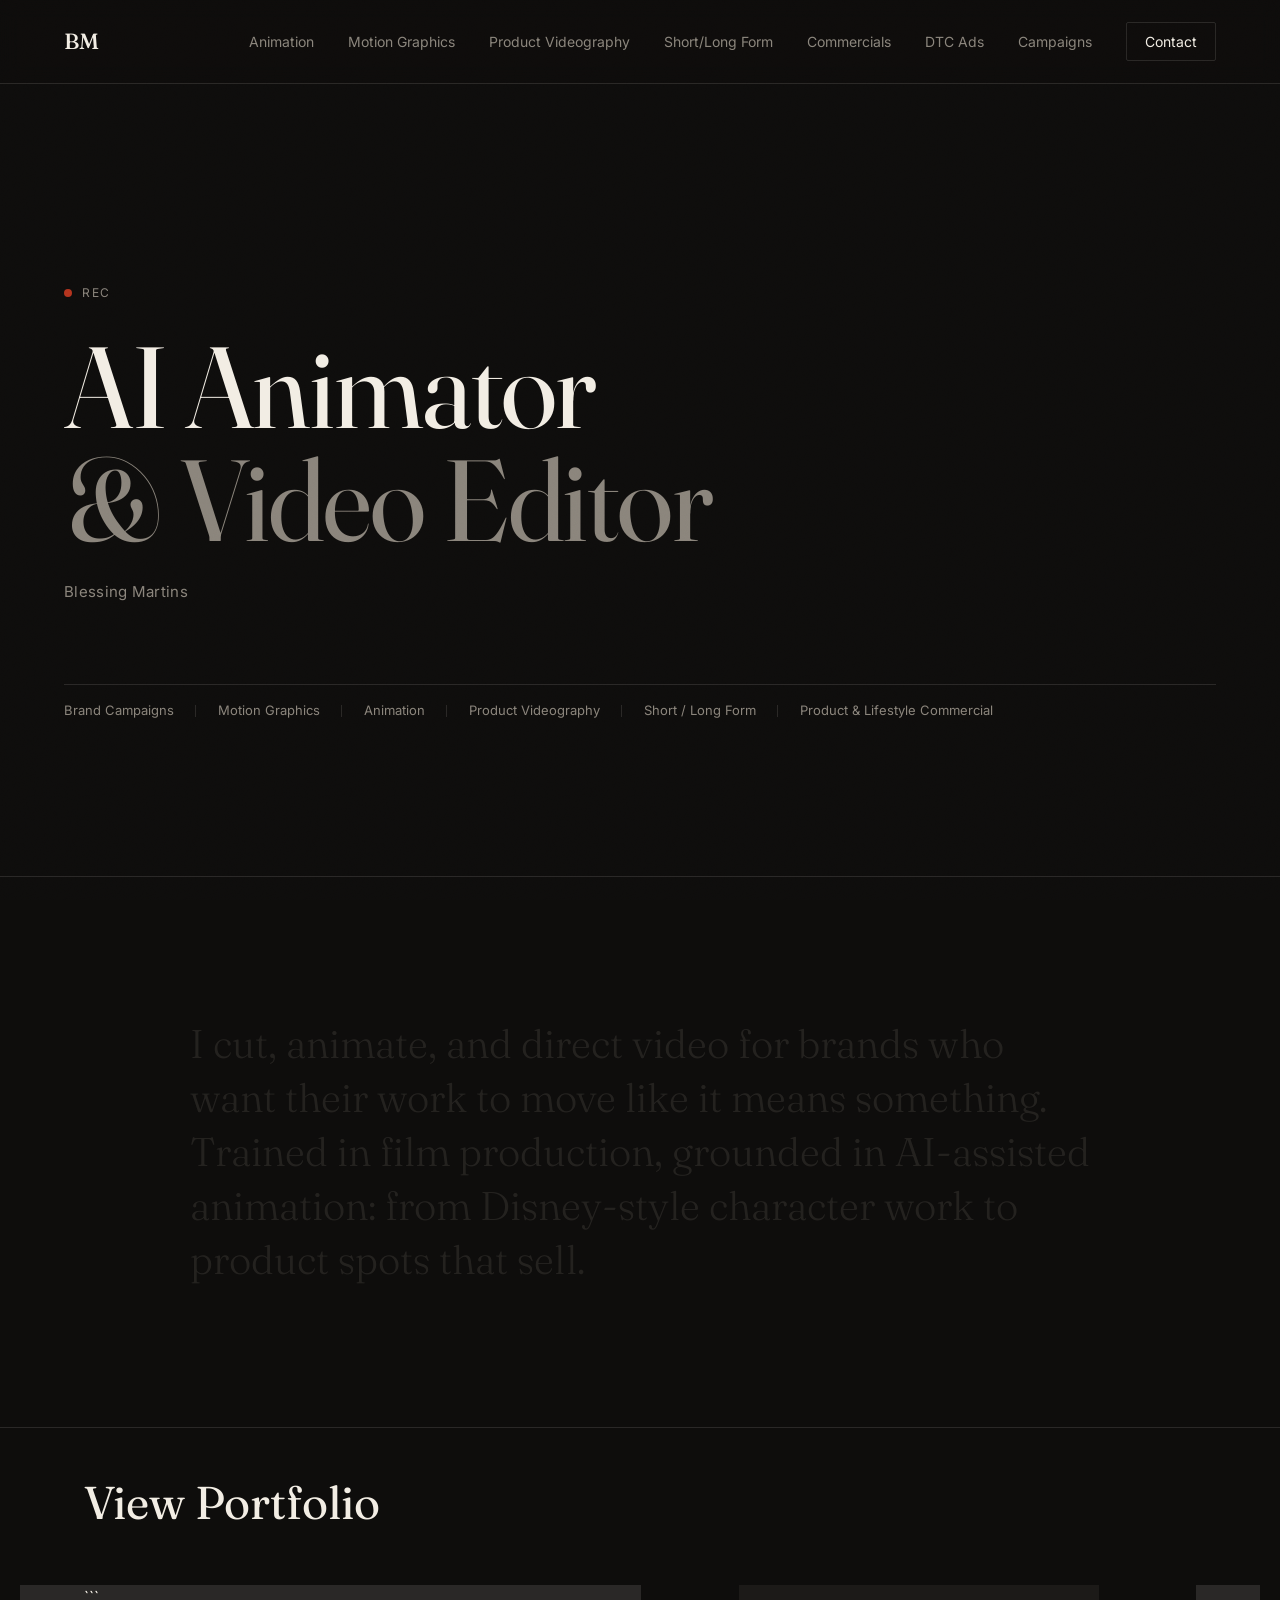
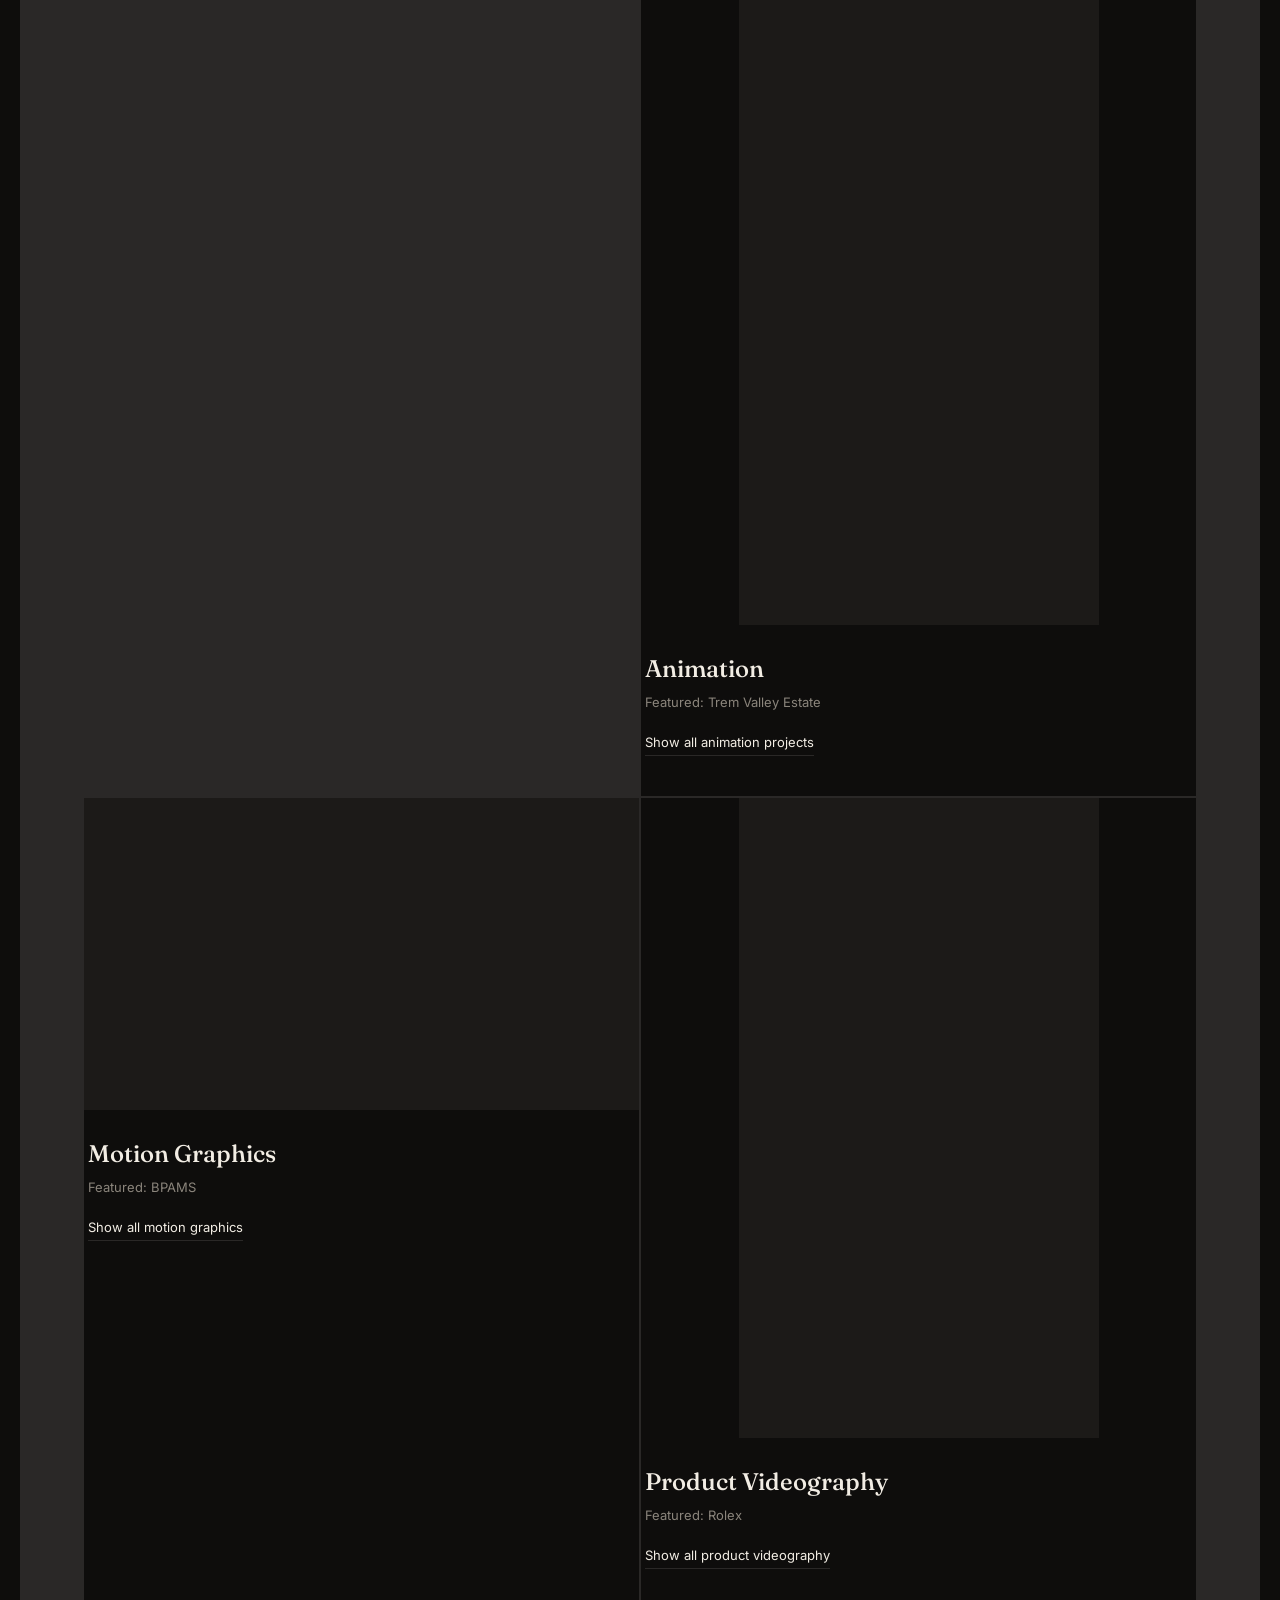
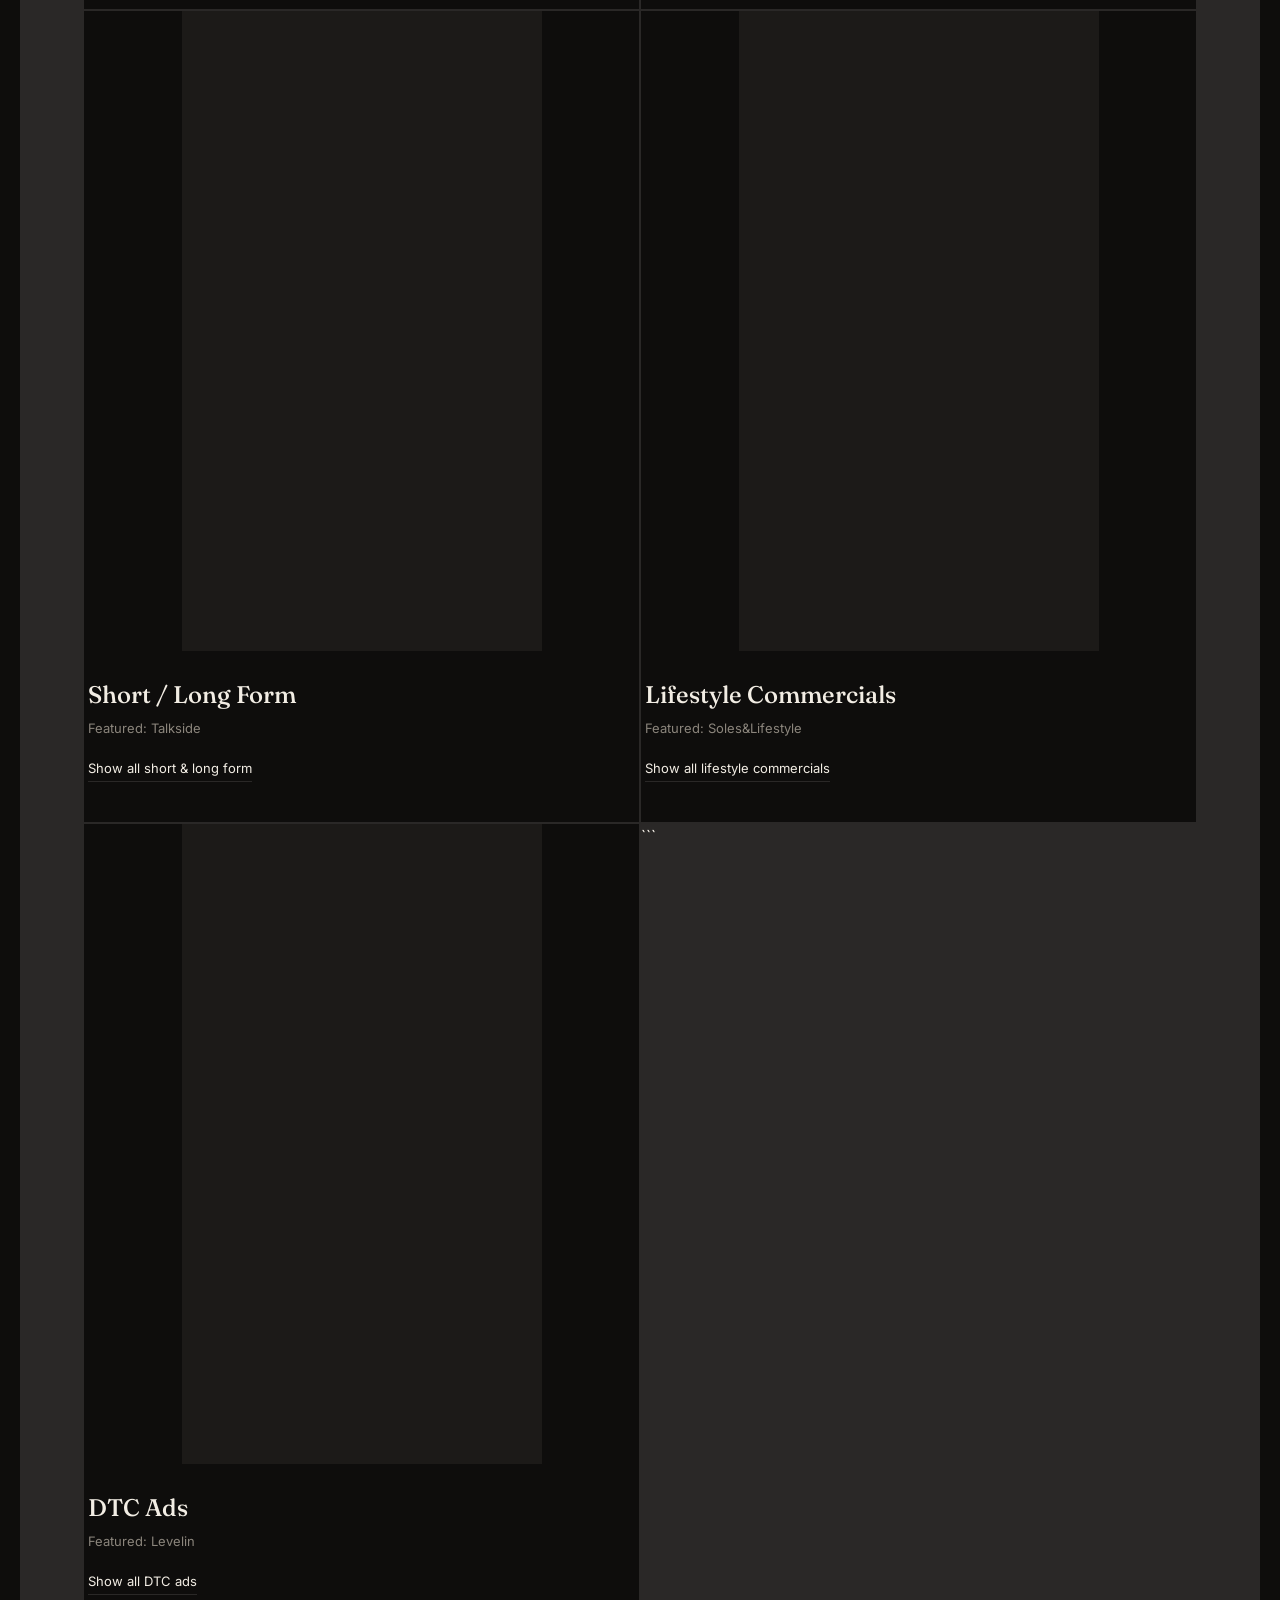
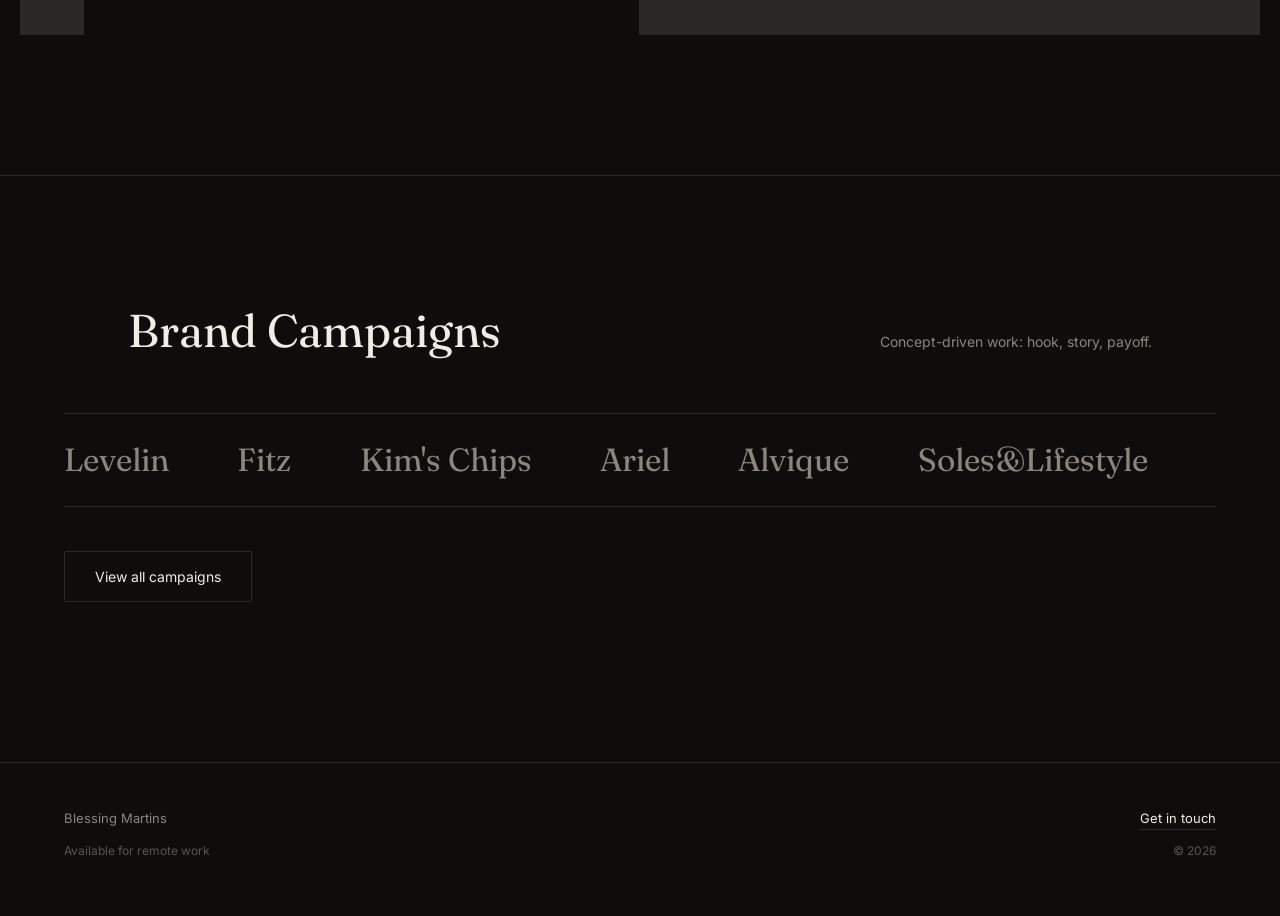
==== index.html @ e958fb84 "Create index.html" ====
<!DOCTYPE html>

<html lang="en">
<head>
<meta charset="UTF-8">
<meta name="viewport" content="width=device-width, initial-scale=1.0">
<title>Blessing Martins: AI Animator &amp; Video Editor</title>
<meta name="description" content="AI Animator and Video Editor. Brand campaigns, motion graphics, animation, product videography, DTC ads, and commercial work.">
<link rel="preconnect" href="https://fonts.googleapis.com">
<link rel="preconnect" href="https://fonts.gstatic.com" crossorigin>
<link href="https://fonts.googleapis.com/css2?family=Fraunces:opsz,wght@9..144,300;9..144,400;9..144,500;9..144,600&family=Inter:wght@400;500;600&display=swap" rel="stylesheet">
<link rel="stylesheet" href="styles.css">
</head>
<body>

<div class="grain"></div>

<header class="site-nav">
  <a href="index.html" class="nav-mark">BM</a>
  <nav class="nav-links">
    <a href="animation.html">Animation</a>
    <a href="motion-graphics.html">Motion Graphics</a>
    <a href="product-videography.html">Product Videography</a>
    <a href="short-long-form.html">Short/Long Form</a>
    <a href="lifestyle-commercials.html">Commercials</a>
    <a href="dtc-ads.html">DTC Ads</a>
    <a href="brand-campaigns.html">Campaigns</a>
    <a href="contact.html" class="nav-cta">Contact</a>
  </nav>
  <button class="nav-toggle" aria-label="Menu" aria-expanded="false">
    <span></span><span></span><span></span>
  </button>
</header>

<!-- ============ HERO ============ -->

<section class="hero">
  <div class="hero-inner">
    <div class="tally" aria-hidden="true"><span class="tally-dot"></span><span class="tally-label">REC</span></div>
    <h1 class="hero-title">
      <span class="line" data-line="1">AI Animator</span>
      <span class="line" data-line="2">&amp; Video Editor</span>
    </h1>
    <p class="hero-sub">Blessing Martins</p>
  </div>
  <ul class="capability-strip" aria-label="Capabilities">
    <li>Brand Campaigns</li>
    <li>Motion Graphics</li>
    <li>Animation</li>
    <li>Product Videography</li>
    <li>Short / Long Form</li>
    <li>Product &amp; Lifestyle Commercial</li>
  </ul>
</section>

<!-- ============ BIO ============ -->

<section class="bio" id="bio">
  <p class="bio-text" id="bioText">
    <span class="w">I</span> <span class="w">cut,</span> <span class="w">animate,</span> <span class="w">and</span> <span class="w">direct</span> <span class="w">video</span> <span class="w">for</span> <span class="w">brands</span> <span class="w">who</span> <span class="w">want</span> <span class="w">their</span> <span class="w">work</span> <span class="w">to</span> <span class="w">move</span> <span class="w">like</span> <span class="w">it</span> <span class="w">means</span> <span class="w">something.</span> <span class="w">Trained</span> <span class="w">in</span> <span class="w">film</span> <span class="w">production,</span> <span class="w">grounded</span> <span class="w">in</span> <span class="w">AI-assisted</span> <span class="w">animation:</span> <span class="w">from</span> <span class="w">Disney-style</span> <span class="w">character</span> <span class="w">work</span> <span class="w">to</span> <span class="w">product</span> <span class="w">spots</span> <span class="w">that</span> <span class="w">sell.</span>
  </p>
</section>

<!-- ============ PORTFOLIO GRID ============ -->

<section class="portfolio" id="portfolio">
  <div class="section-head">
    <h2>View Portfolio</h2>
  </div>

  <div class="cat-grid">

```
<article class="cat-card">
  <div class="embed-wrap embed-wrap--vertical">
    <iframe src="https://www.youtube.com/embed/hdkBNmiXy6w" title="Trem Valley Estate animation" allow="accelerometer; autoplay; clipboard-write; encrypted-media; gyroscope; picture-in-picture" allowfullscreen loading="lazy"></iframe>
  </div>
  <div class="cat-meta">
    <h3>Animation</h3>
    <p class="cat-sub">Featured: Trem Valley Estate</p>
    <a href="animation.html" class="cat-link">Show all animation projects</a>
  </div>
</article>

<article class="cat-card">
  <div class="embed-wrap embed-wrap--horizontal">
    <iframe src="https://www.youtube.com/embed/DAur5d15lRE" title="BPAMS explainer" allow="accelerometer; autoplay; clipboard-write; encrypted-media; gyroscope; picture-in-picture" allowfullscreen loading="lazy"></iframe>
  </div>
  <div class="cat-meta">
    <h3>Motion Graphics</h3>
    <p class="cat-sub">Featured: BPAMS</p>
    <a href="motion-graphics.html" class="cat-link">Show all motion graphics</a>
  </div>
</article>

<article class="cat-card">
  <div class="embed-wrap embed-wrap--vertical">
    <iframe src="https://www.youtube.com/embed/aqkAQ4iB0CM" title="Rolex product videography" allow="accelerometer; autoplay; clipboard-write; encrypted-media; gyroscope; picture-in-picture" allowfullscreen loading="lazy"></iframe>
  </div>
  <div class="cat-meta">
    <h3>Product Videography</h3>
    <p class="cat-sub">Featured: Rolex</p>
    <a href="product-videography.html" class="cat-link">Show all product videography</a>
  </div>
</article>

<article class="cat-card">
  <div class="embed-wrap embed-wrap--vertical">
    <iframe src="https://www.youtube.com/embed/v-ILVeh06x4" title="Talkside podcast edit" allow="accelerometer; autoplay; clipboard-write; encrypted-media; gyroscope; picture-in-picture" allowfullscreen loading="lazy"></iframe>
  </div>
  <div class="cat-meta">
    <h3>Short / Long Form</h3>
    <p class="cat-sub">Featured: Talkside</p>
    <a href="short-long-form.html" class="cat-link">Show all short &amp; long form</a>
  </div>
</article>

<article class="cat-card">
  <div class="embed-wrap embed-wrap--vertical">
    <iframe src="https://www.youtube.com/embed/VH_mSWXsu24" title="Soles&Lifestyle commercial" allow="accelerometer; autoplay; clipboard-write; encrypted-media; gyroscope; picture-in-picture" allowfullscreen loading="lazy"></iframe>
  </div>
  <div class="cat-meta">
    <h3>Lifestyle Commercials</h3>
    <p class="cat-sub">Featured: Soles&amp;Lifestyle</p>
    <a href="lifestyle-commercials.html" class="cat-link">Show all lifestyle commercials</a>
  </div>
</article>

<article class="cat-card">
  <div class="embed-wrap embed-wrap--vertical">
    <iframe src="https://www.youtube.com/embed/9VbB7a9rA_Q" title="Levelin DTC ad" allow="accelerometer; autoplay; clipboard-write; encrypted-media; gyroscope; picture-in-picture" allowfullscreen loading="lazy"></iframe>
  </div>
  <div class="cat-meta">
    <h3>DTC Ads</h3>
    <p class="cat-sub">Featured: Levelin</p>
    <a href="dtc-ads.html" class="cat-link">Show all DTC ads</a>
  </div>
</article>
```

  </div>
</section>

<!-- ============ BRAND CAMPAIGNS PREVIEW ============ -->

<section class="campaigns-preview">
  <div class="section-head">
    <h2>Brand Campaigns</h2>
    <p class="section-note">Concept-driven work: hook, story, payoff.</p>
  </div>

  <ul class="campaign-strip">
    <li>Levelin</li>
    <li>Fitz</li>
    <li>Kim's Chips</li>
    <li>Ariel</li>
    <li>Alvique</li>
    <li>Soles&amp;Lifestyle</li>
  </ul>

<a href="brand-campaigns.html" class="btn-outline">View all campaigns</a>

</section>

<footer class="site-footer">
  <div class="footer-row">
    <span>Blessing Martins</span>
    <a href="contact.html">Get in touch</a>
  </div>
  <div class="footer-row footer-sub">
    <span>Available for remote work</span>
    <span>© 2026</span>
  </div>
</footer>

<script src="script.js"></script>

</body>
</html>
---- styles.css ----
/* ============================================
   TOKENS
   ============================================ */
:root{
  --black: #0E0D0C;
  --panel: #1C1A18;
  --panel-2: #211F1C;
  --cream: #F2EDE4;
  --grey: #8B857C;
  --rust: #8A1F11;
  --rust-bright: #B4341E;
  --line: rgba(242,237,228,0.12);

  --serif: 'Fraunces', Georgia, serif;
  --sans: 'Inter', -apple-system, sans-serif;

  --edge: clamp(20px, 5vw, 72px);
  --maxw: 1240px;
}

*{ box-sizing: border-box; margin: 0; padding: 0; }

html{ scroll-behavior: smooth; }

body{
  background: var(--black);
  color: var(--cream);
  font-family: var(--sans);
  font-size: 16px;
  line-height: 1.5;
  overflow-x: hidden;
  -webkit-font-smoothing: antialiased;
}

@media (prefers-reduced-motion: reduce){
  *{ animation-duration: 0.001ms !important; animation-iteration-count: 1 !important; transition-duration: 0.001ms !important; scroll-behavior: auto !important; }
}

/* subtle film-grain overlay, purely decorative */
.grain{
  position: fixed; inset: 0; pointer-events: none; z-index: 999;
  opacity: 0.035; mix-blend-mode: overlay;
  background-image: url("data:image/svg+xml,%3Csvg xmlns='http://www.w3.org/2000/svg' width='120' height='120'%3E%3Cfilter id='n'%3E%3CfeTurbulence type='fractalNoise' baseFrequency='0.9' numOctaves='2' stitchTiles='stitch'/%3E%3C/filter%3E%3Crect width='100%25' height='100%25' filter='url(%23n)'/%3E%3C/svg%3E");
}

a{ color: inherit; text-decoration: none; }

::selection{ background: var(--rust); color: var(--cream); }

:focus-visible{
  outline: 2px solid var(--rust-bright);
  outline-offset: 3px;
}

/* ============================================
   NAV
   ============================================ */
.site-nav{
  position: sticky; top: 0; z-index: 100;
  display: flex; align-items: center; justify-content: space-between;
  padding: 22px var(--edge);
  background: rgba(14,13,12,0.86);
  backdrop-filter: blur(10px);
  border-bottom: 1px solid var(--line);
}

.nav-mark{
  font-family: var(--serif);
  font-size: 22px;
  font-weight: 500;
  letter-spacing: 0.02em;
}

.nav-links{
  display: flex; align-items: center; gap: 34px;
  font-size: 14px;
}

.nav-links a{
  color: var(--grey);
  transition: color 0.2s ease;
  white-space: nowrap;
}
.nav-links a:hover{ color: var(--cream); }

.nav-cta{
  color: var(--cream) !important;
  border: 1px solid var(--line);
  padding: 8px 18px;
  border-radius: 2px;
}
.nav-cta:hover{ border-color: var(--rust-bright); }

.nav-toggle{
  display: none;
  flex-direction: column; gap: 5px;
  background: none; border: none; cursor: pointer; padding: 8px;
}
.nav-toggle span{ width: 22px; height: 1.5px; background: var(--cream); }

/* ============================================
   HERO
   ============================================ */
.hero{
  min-height: 88vh;
  display: flex; flex-direction: column; justify-content: center;
  padding: 60px var(--edge) 0;
  position: relative;
}

.hero-inner{ max-width: var(--maxw); margin: 0 auto; width: 100%; }

.tally{
  display: flex; align-items: center; gap: 10px;
  margin-bottom: 28px;
  opacity: 0;
  animation: fadeIn 0.6s ease 0.15s forwards;
}
.tally-dot{
  width: 8px; height: 8px; border-radius: 50%;
  background: var(--rust-bright);
  animation: pulse 2.2s ease-in-out 1.2s infinite;
}
.tally-label{
  font-size: 12px; letter-spacing: 0.14em; color: var(--grey);
}

.hero-title{
  font-family: var(--serif);
  font-weight: 400;
  font-size: clamp(48px, 9vw, 118px);
  line-height: 0.98;
  letter-spacing: -0.01em;
}
.hero-title .line{
  display: block;
  overflow: hidden;
}
.hero-title .line span{ display: block; }

.hero-title .line{
  clip-path: inset(0 0 0 0);
}
.hero-title .line{
  opacity: 0;
  transform: translateY(60px);
  animation: riseIn 0.9s cubic-bezier(.22,1,.36,1) forwards;
}
.hero-title .line[data-line="1"]{ animation-delay: 0.35s; }
.hero-title .line[data-line="2"]{ animation-delay: 0.5s; color: var(--grey); }

.hero-sub{
  margin-top: 26px;
  font-size: 15px;
  color: var(--grey);
  letter-spacing: 0.02em;
  opacity: 0;
  animation: fadeIn 0.7s ease 0.9s forwards;
}

@keyframes riseIn{
  to{ opacity: 1; transform: translateY(0); }
}
@keyframes fadeIn{
  to{ opacity: 1; }
}
@keyframes pulse{
  0%, 100%{ opacity: 1; box-shadow: 0 0 0 0 rgba(180,52,30,0.5); }
  50%{ opacity: 0.55; box-shadow: 0 0 0 6px rgba(180,52,30,0); }
}

.capability-strip{
  list-style: none;
  display: flex; flex-wrap: wrap;
  gap: 0;
  margin-top: 80px;
  border-top: 1px solid var(--line);
  padding-top: 0;
}
.capability-strip li{
  font-size: 13px;
  color: var(--grey);
  padding: 16px 22px 16px 0;
  margin-right: 22px;
  position: relative;
}
.capability-strip li:not(:last-child)::after{
  content: '';
  position: absolute;
  right: 0; top: 50%; transform: translateY(-50%);
  width: 1px; height: 12px;
  background: var(--line);
}

/* ============================================
   BIO
   ============================================ */
.bio{
  padding: 140px var(--edge);
  border-top: 1px solid var(--line);
}
.bio-text{
  max-width: 900px; margin: 0 auto;
  font-family: var(--serif);
  font-size: clamp(24px, 3.4vw, 40px);
  font-weight: 300;
  line-height: 1.35;
  color: var(--grey);
}
.bio-text .w{
  display: inline-block;
  opacity: 0.18;
  transition: opacity 0.4s ease, color 0.4s ease;
}
.bio-text.revealed .w{
  color: var(--cream);
}

/* ============================================
   SECTION HEAD (shared)
   ============================================ */
.section-head{
  max-width: var(--maxw); margin: 0 auto;
  padding: 0 var(--edge);
  display: flex; align-items: baseline; justify-content: space-between;
  flex-wrap: wrap; gap: 12px;
  margin-bottom: 48px;
}
.section-head h2{
  font-family: var(--serif);
  font-weight: 400;
  font-size: clamp(30px, 4vw, 46px);
}
.section-note{
  font-size: 14px; color: var(--grey);
}

/* ============================================
   PORTFOLIO GRID
   ============================================ */
.portfolio{
  padding: 40px 0 140px;
  border-top: 1px solid var(--line);
}

.cat-grid{
  max-width: var(--maxw); margin: 0 auto;
  padding: 0 var(--edge);
  display: grid;
  grid-template-columns: repeat(2, 1fr);
  gap: 2px;
  background: var(--line);
}

.cat-card{
  background: var(--black);
  padding: 0;
  display: flex; flex-direction: column;
}

.cat-media{
  aspect-ratio: 16/10;
  background: var(--panel);
  overflow: hidden;
  position: relative;
}
.cat-video{
  width: 100%; height: 100%; object-fit: cover;
  display: block;
  filter: grayscale(0.15);
  transition: filter 0.4s ease, transform 0.6s ease;
}
.cat-card:hover .cat-video{
  filter: grayscale(0);
  transform: scale(1.02);
}

.cat-meta{
  padding: 26px 4px 40px;
}
.cat-meta h3{
  font-family: var(--serif);
  font-weight: 500;
  font-size: 24px;
  margin-bottom: 6px;
}
.cat-sub{
  font-size: 13px; color: var(--grey);
  margin-bottom: 16px;
}
.cat-link{
  font-size: 13px;
  display: inline-flex; align-items: center; gap: 8px;
  border-bottom: 1px solid var(--line);
  padding-bottom: 3px;
  transition: border-color 0.2s ease, color 0.2s ease;
}
.cat-link:hover{
  border-color: var(--rust-bright);
  color: var(--rust-bright);
}

/* ============================================
   CAMPAIGNS PREVIEW
   ============================================ */
.campaigns-preview{
  padding: 120px var(--edge) 160px;
  border-top: 1px solid var(--line);
}
.campaign-strip{
  list-style: none;
  max-width: var(--maxw); margin: 44px auto 0;
  display: flex; flex-wrap: wrap;
  border-top: 1px solid var(--line);
}
.campaign-strip li{
  font-family: var(--serif);
  font-size: clamp(20px, 3vw, 32px);
  font-weight: 400;
  color: var(--grey);
  padding: 22px 34px 22px 0;
  border-bottom: 1px solid var(--line);
  flex: 1 1 auto;
  transition: color 0.25s ease;
}
.campaign-strip li:hover{ color: var(--cream); }

.btn-outline{
  display: inline-block;
  margin: 44px auto 0;
  max-width: var(--maxw);
  padding: 14px 30px;
  border: 1px solid var(--line);
  font-size: 14px;
  border-radius: 2px;
  transition: border-color 0.2s ease, background 0.2s ease;
}
.btn-outline:hover{
  border-color: var(--rust-bright);
  background: rgba(138,31,17,0.12);
}
.campaigns-preview{ text-align: left; }
.campaigns-preview .btn-outline{
  margin-left: max(var(--edge) - var(--edge), 0px);
}

/* ============================================
   FOOTER
   ============================================ */
.site-footer{
  padding: 40px var(--edge) 50px;
  border-top: 1px solid var(--line);
  font-size: 13px;
  color: var(--grey);
}
.footer-row{
  max-width: var(--maxw); margin: 0 auto;
  display: flex; justify-content: space-between;
  padding: 6px 0;
}
.footer-row a{
  color: var(--cream);
  border-bottom: 1px solid var(--line);
}
.footer-row a:hover{ border-color: var(--rust-bright); }
.footer-sub{ color: var(--grey); opacity: 0.6; font-size: 12px; }

/* ============================================
   YOUTUBE EMBEDS
   ============================================ */
.embed-wrap{
  position: relative;
  width: 100%;
  background: var(--panel);
  overflow: hidden;
}
.embed-wrap iframe{
  position: absolute; top: 0; left: 0;
  width: 100%; height: 100%;
  border: 0; display: block;
}
/* vertical 9:16 source */
.embed-wrap--vertical{
  aspect-ratio: 9/16;
  max-width: 360px;
  margin: 0 auto;
}
/* horizontal 16:9 source */
.embed-wrap--horizontal{
  aspect-ratio: 16/9;
}
.media-pending{
  aspect-ratio: 16/10;
  background: var(--panel);
  display: flex; align-items: center; justify-content: center;
  border: 1px dashed var(--line);
}
.media-pending span{
  font-size: 13px; color: var(--grey);
  letter-spacing: 0.02em;
}

/* ============================================
   PAGE HERO (sub-pages)
   ============================================ */
.page-hero{
  max-width: var(--maxw); margin: 0 auto;
  padding: 70px var(--edge) 60px;
}
.page-eyebrow{
  font-size: 13px; color: var(--grey);
  margin-bottom: 16px;
}
.page-title{
  font-family: var(--serif);
  font-weight: 400;
  font-size: clamp(40px, 7vw, 84px);
  line-height: 1;
  margin-bottom: 22px;
}
.page-intro{
  max-width: 560px;
  font-size: 16px;
  color: var(--grey);
  line-height: 1.6;
}

/* ============================================
   CAMPAIGN LIST
   ============================================ */
.campaign-list{
  max-width: var(--maxw); margin: 0 auto;
  padding: 0 var(--edge) 100px;
  display: flex; flex-direction: column;
  gap: 2px;
}

.campaign-entry{
  display: grid;
  grid-template-columns: 1.1fr 1fr;
  gap: 60px;
  padding: 64px 0;
  border-top: 1px solid var(--line);
  align-items: start;
}
.campaign-entry:first-child{ border-top: none; }

.campaign-media{
  aspect-ratio: 16/10;
  background: var(--panel);
  overflow: hidden;
}
.campaign-media video{
  width: 100%; height: 100%; object-fit: cover; display: block;
}

.campaign-copy h2{
  font-family: var(--serif);
  font-weight: 500;
  font-size: clamp(26px, 3vw, 36px);
  margin-bottom: 30px;
}

.brief-grid{
  display: flex; flex-direction: column; gap: 22px;
}
.brief-grid dt{
  font-size: 12px;
  letter-spacing: 0.06em;
  color: var(--rust-bright);
  margin-bottom: 6px;
}
.brief-grid dd{
  font-size: 15px;
  color: var(--cream);
  line-height: 1.55;
  max-width: 46ch;
}

.campaign-entry--split{
  grid-template-columns: 1fr;
  gap: 40px;
}
.campaign-copy--full{ max-width: 640px; }
.campaign-media-pair{
  display: grid;
  grid-template-columns: 1fr 1fr;
  gap: 24px;
}
.media-label{
  margin-top: 10px;
  font-size: 13px;
  color: var(--grey);
}

/* ============================================
   WORK LIST (category pages)
   ============================================ */
.work-list{
  max-width: var(--maxw); margin: 0 auto;
  padding: 0 var(--edge) 100px;
  display: flex; flex-direction: column;
  gap: 2px;
}

.work-entry{
  display: grid;
  grid-template-columns: 1.1fr 1fr;
  gap: 60px;
  padding: 64px 0;
  border-top: 1px solid var(--line);
  align-items: start;
}
.work-entry:first-child{ border-top: none; }

.work-media{
  aspect-ratio: 16/10;
  background: var(--panel);
  overflow: hidden;
}
.work-media video{
  width: 100%; height: 100%; object-fit: cover; display: block;
}

.work-copy h2{
  font-family: var(--serif);
  font-weight: 500;
  font-size: clamp(26px, 3vw, 36px);
  margin-bottom: 16px;
}
.work-copy p{
  font-size: 15px;
  color: var(--grey);
  line-height: 1.6;
  max-width: 46ch;
}

/* before/after pair (TCR) */
.work-entry--pair{
  grid-template-columns: 1fr 1fr;
  gap: 24px;
  padding-bottom: 32px;
}
.work-entry--pair .media-label{
  margin-top: 10px;
  font-size: 13px;
  color: var(--grey);
}
.work-copy--standalone{
  padding: 0 0 64px;
  max-width: 640px;
}

/* ============================================
   CONTACT PAGE
   ============================================ */
.contact-hero{
  max-width: 720px; margin: 0 auto;
  padding: 110px var(--edge) 160px;
}
.contact-title{
  font-family: var(--serif);
  font-weight: 400;
  font-size: clamp(44px, 8vw, 88px);
  line-height: 1.02;
  margin: 20px 0 26px;
}
.contact-email{
  display: inline-block;
  margin-top: 46px;
  font-family: var(--serif);
  font-size: clamp(22px, 3.2vw, 32px);
  color: var(--cream);
  border-bottom: 1px solid var(--line);
  padding-bottom: 6px;
  transition: color 0.2s ease, border-color 0.2s ease;
}
.contact-email:hover{
  color: var(--rust-bright);
  border-color: var(--rust-bright);
}
.contact-meta{
  margin-top: 70px;
  display: flex; flex-direction: column; gap: 26px;
  border-top: 1px solid var(--line);
  padding-top: 36px;
}
.contact-meta dt{
  font-size: 12px;
  letter-spacing: 0.06em;
  color: var(--rust-bright);
  margin-bottom: 8px;
}
.contact-meta dd{
  font-size: 15px;
  color: var(--grey);
  line-height: 1.55;
  max-width: 46ch;
}

/* ============================================
   RESPONSIVE
   ============================================ */
@media (max-width: 860px){
  .nav-links{
    position: fixed; top: 65px; left: 0; right: 0;
    background: var(--black);
    flex-direction: column;
    align-items: flex-start;
    padding: 20px var(--edge) 30px;
    border-bottom: 1px solid var(--line);
    transform: translateY(-8px);
    opacity: 0;
    pointer-events: none;
    transition: opacity 0.2s ease, transform 0.2s ease;
  }
  .nav-links.open{
    opacity: 1; transform: translateY(0); pointer-events: auto;
  }
  .nav-toggle{ display: flex; }

  .cat-grid{ grid-template-columns: 1fr; }
  .campaign-strip li{ flex: 1 1 100%; }

  .campaign-entry{ grid-template-columns: 1fr; gap: 28px; }
  .campaign-media-pair{ grid-template-columns: 1fr; }

  .work-entry{ grid-template-columns: 1fr; gap: 28px; }
  .work-entry--pair{ grid-template-columns: 1fr; }
}
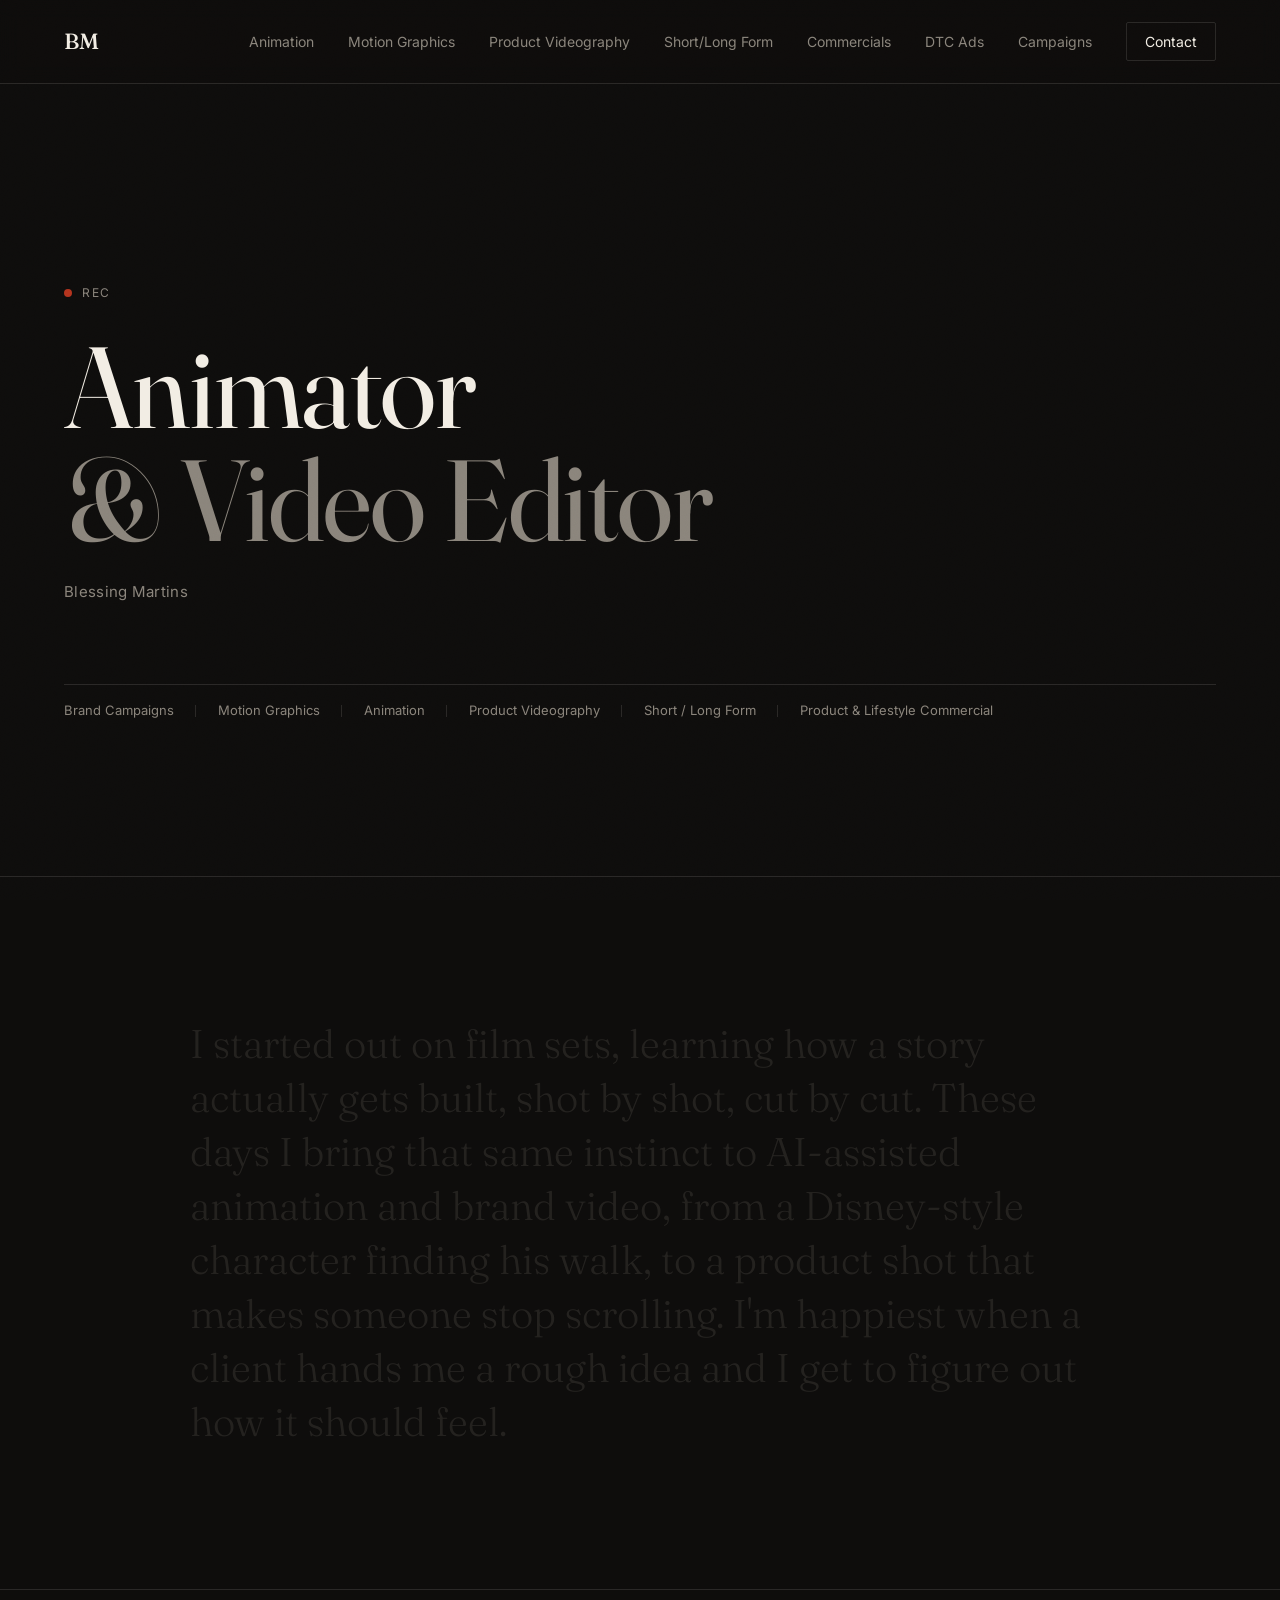
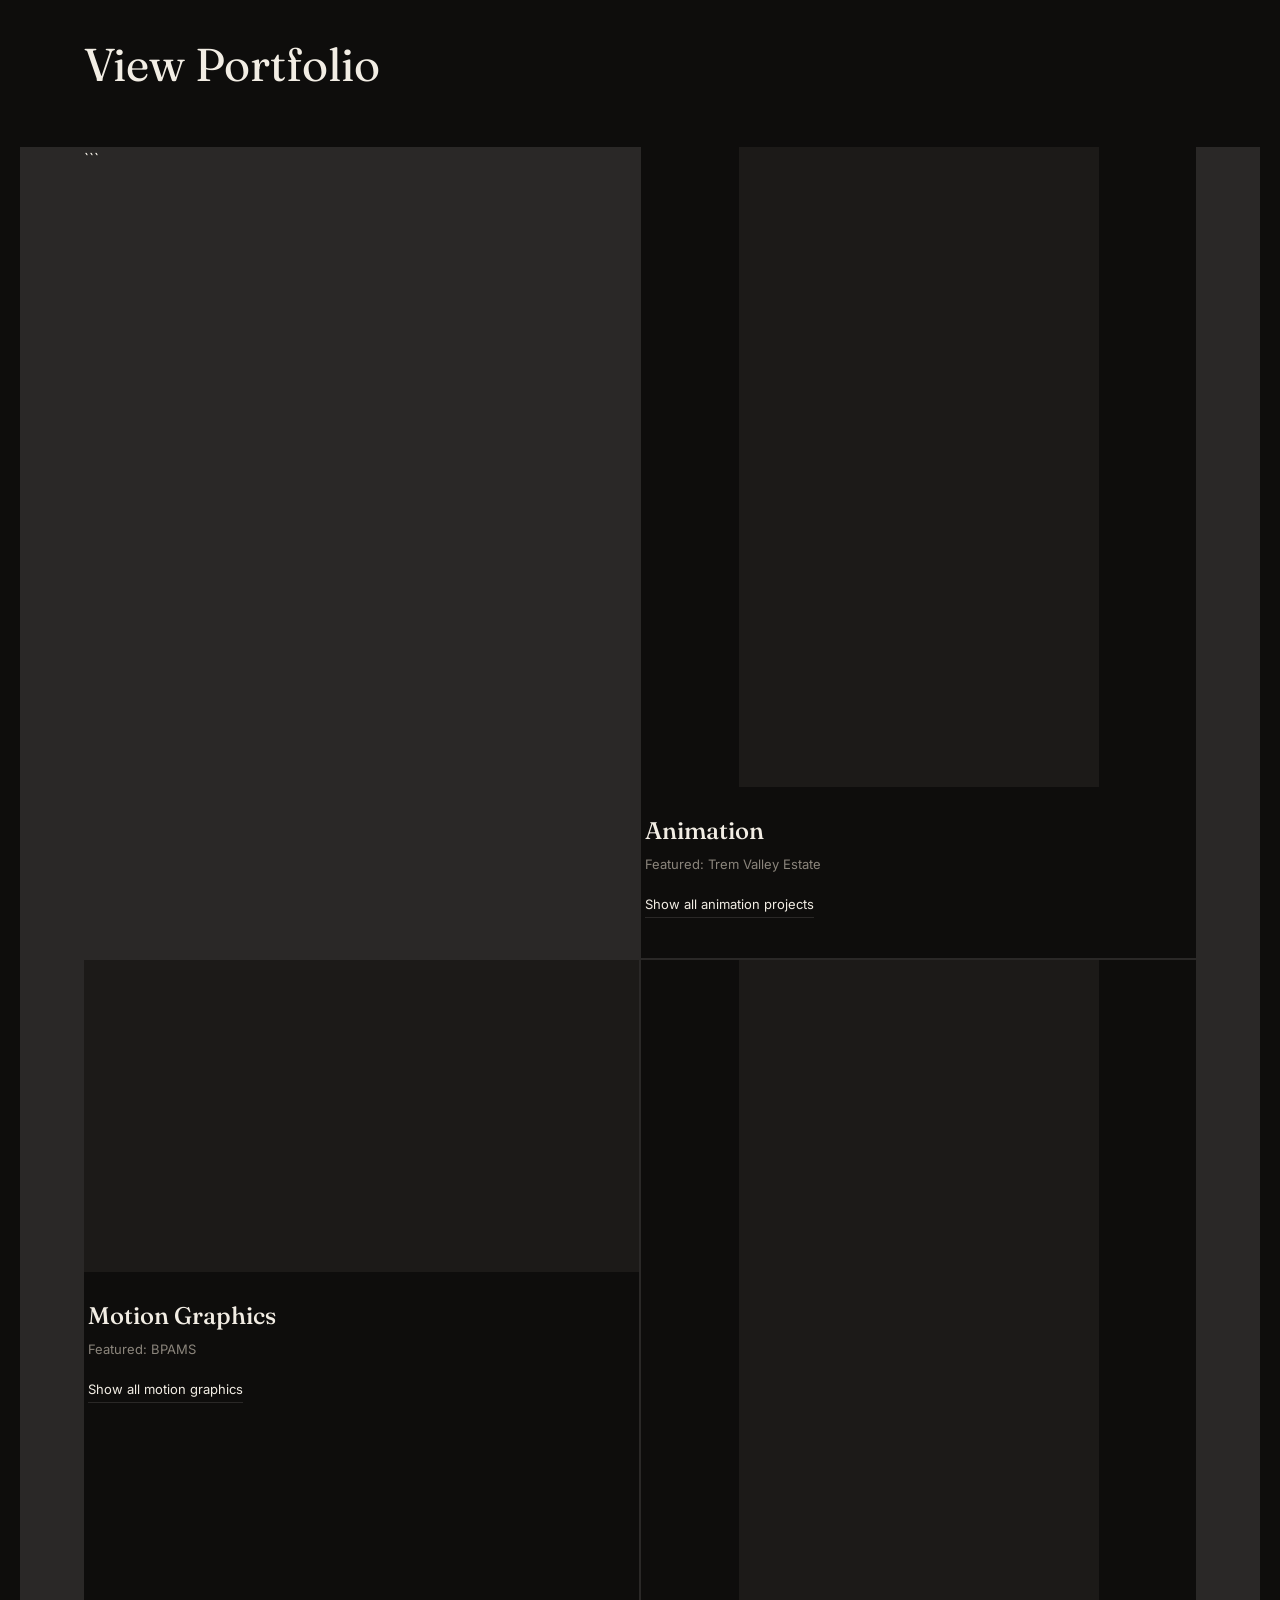
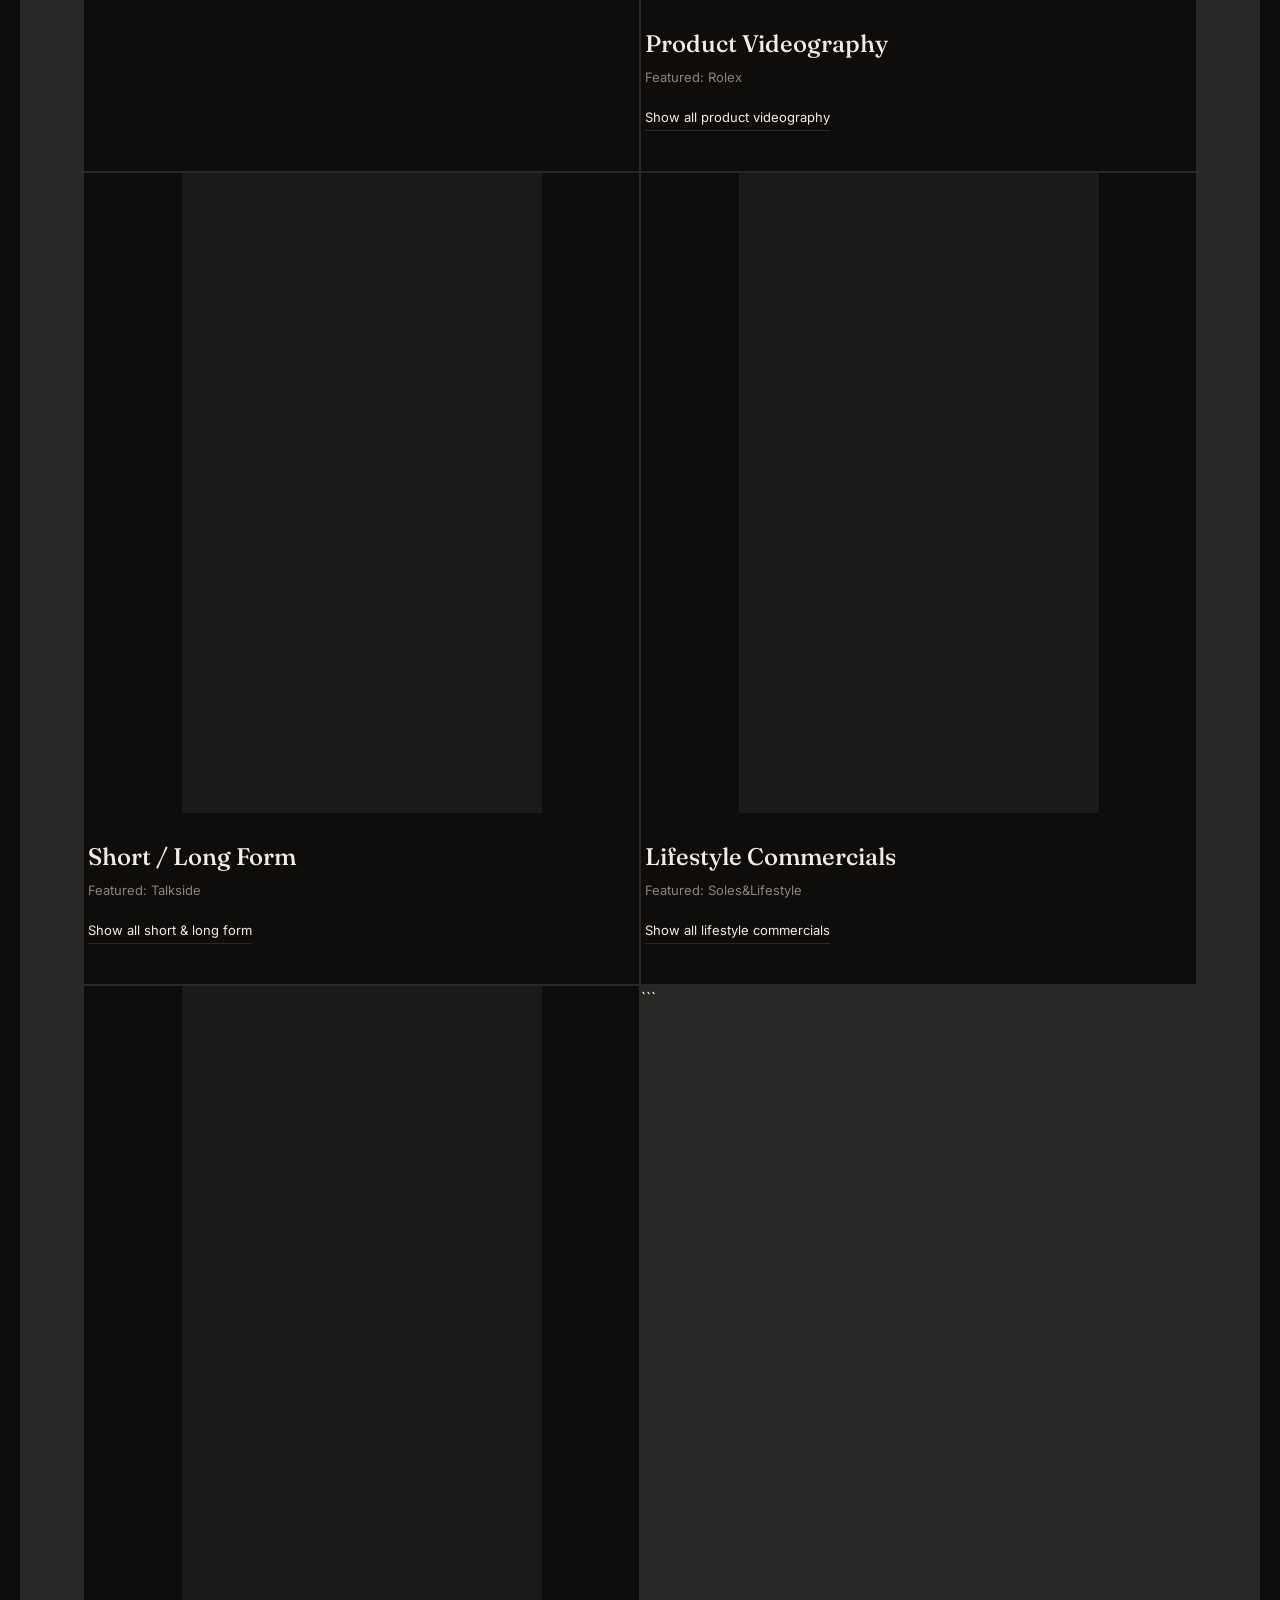
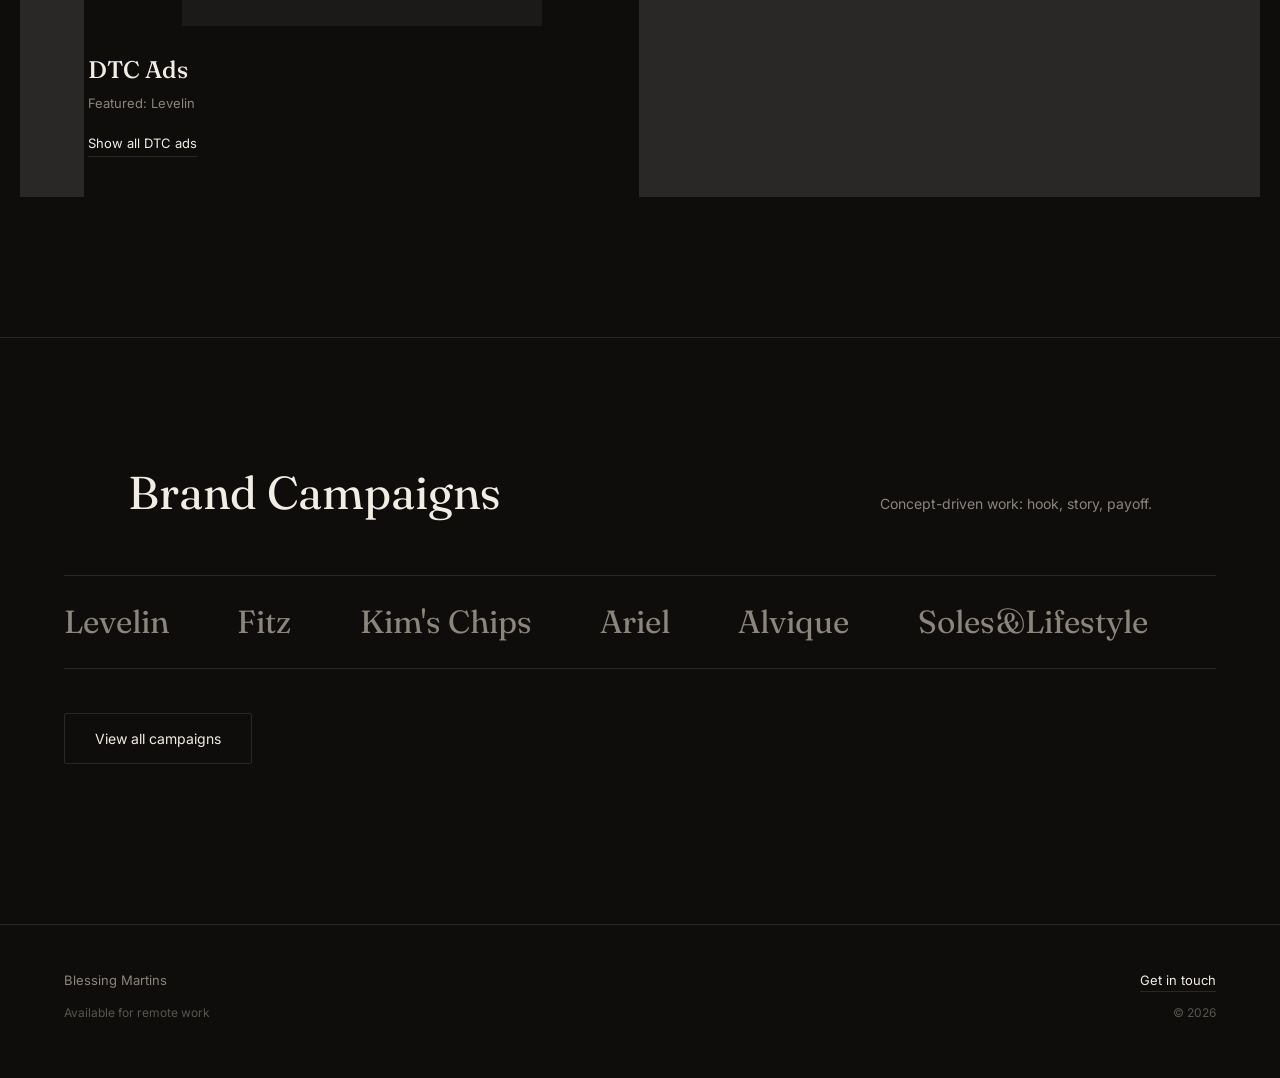
==== commit 46bf054a: "Create index.html" ====
--- a/index.html
+++ b/index.html
@@ -38,7 +38,7 @@
   <div class="hero-inner">
     <div class="tally" aria-hidden="true"><span class="tally-dot"></span><span class="tally-label">REC</span></div>
     <h1 class="hero-title">
-      <span class="line" data-line="1">AI Animator</span>
+      <span class="line" data-line="1">Animator</span>
       <span class="line" data-line="2">&amp; Video Editor</span>
     </h1>
     <p class="hero-sub">Blessing Martins</p>
@@ -57,7 +57,7 @@
 
 <section class="bio" id="bio">
   <p class="bio-text" id="bioText">
-    <span class="w">I</span> <span class="w">cut,</span> <span class="w">animate,</span> <span class="w">and</span> <span class="w">direct</span> <span class="w">video</span> <span class="w">for</span> <span class="w">brands</span> <span class="w">who</span> <span class="w">want</span> <span class="w">their</span> <span class="w">work</span> <span class="w">to</span> <span class="w">move</span> <span class="w">like</span> <span class="w">it</span> <span class="w">means</span> <span class="w">something.</span> <span class="w">Trained</span> <span class="w">in</span> <span class="w">film</span> <span class="w">production,</span> <span class="w">grounded</span> <span class="w">in</span> <span class="w">AI-assisted</span> <span class="w">animation:</span> <span class="w">from</span> <span class="w">Disney-style</span> <span class="w">character</span> <span class="w">work</span> <span class="w">to</span> <span class="w">product</span> <span class="w">spots</span> <span class="w">that</span> <span class="w">sell.</span>
+    <span class="w">I</span> <span class="w">started</span> <span class="w">out</span> <span class="w">on</span> <span class="w">film</span> <span class="w">sets,</span> <span class="w">learning</span> <span class="w">how</span> <span class="w">a</span> <span class="w">story</span> <span class="w">actually</span> <span class="w">gets</span> <span class="w">built,</span> <span class="w">shot</span> <span class="w">by</span> <span class="w">shot,</span> <span class="w">cut</span> <span class="w">by</span> <span class="w">cut.</span> <span class="w">These</span> <span class="w">days</span> <span class="w">I</span> <span class="w">bring</span> <span class="w">that</span> <span class="w">same</span> <span class="w">instinct</span> <span class="w">to</span> <span class="w">AI-assisted</span> <span class="w">animation</span> <span class="w">and</span> <span class="w">brand</span> <span class="w">video,</span> <span class="w">from</span> <span class="w">a</span> <span class="w">Disney-style</span> <span class="w">character</span> <span class="w">finding</span> <span class="w">his</span> <span class="w">walk,</span> <span class="w">to</span> <span class="w">a</span> <span class="w">product</span> <span class="w">shot</span> <span class="w">that</span> <span class="w">makes</span> <span class="w">someone</span> <span class="w">stop</span> <span class="w">scrolling.</span> <span class="w">I'm</span> <span class="w">happiest</span> <span class="w">when</span> <span class="w">a</span> <span class="w">client</span> <span class="w">hands</span> <span class="w">me</span> <span class="w">a</span> <span class="w">rough</span> <span class="w">idea</span> <span class="w">and</span> <span class="w">I</span> <span class="w">get</span> <span class="w">to</span> <span class="w">figure</span> <span class="w">out</span> <span class="w">how</span> <span class="w">it</span> <span class="w">should</span> <span class="w">feel.</span>
   </p>
 </section>
 
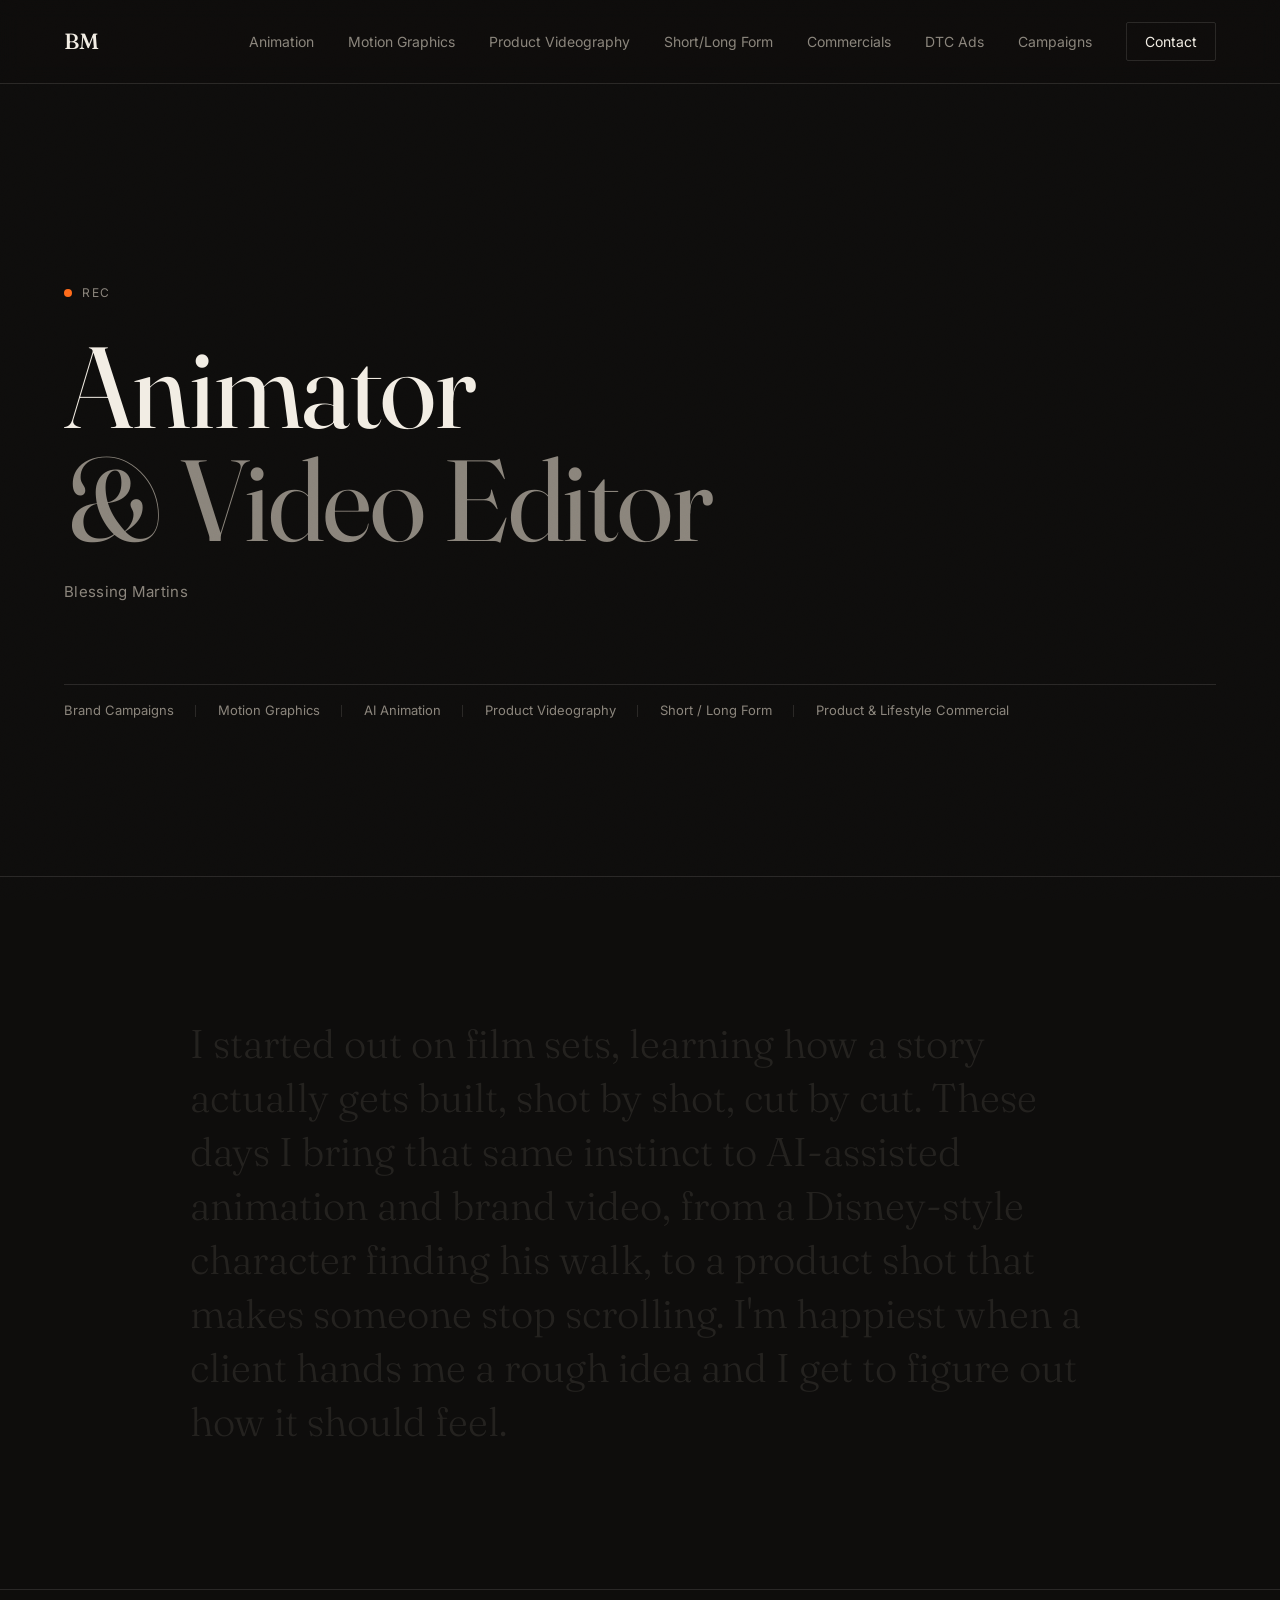
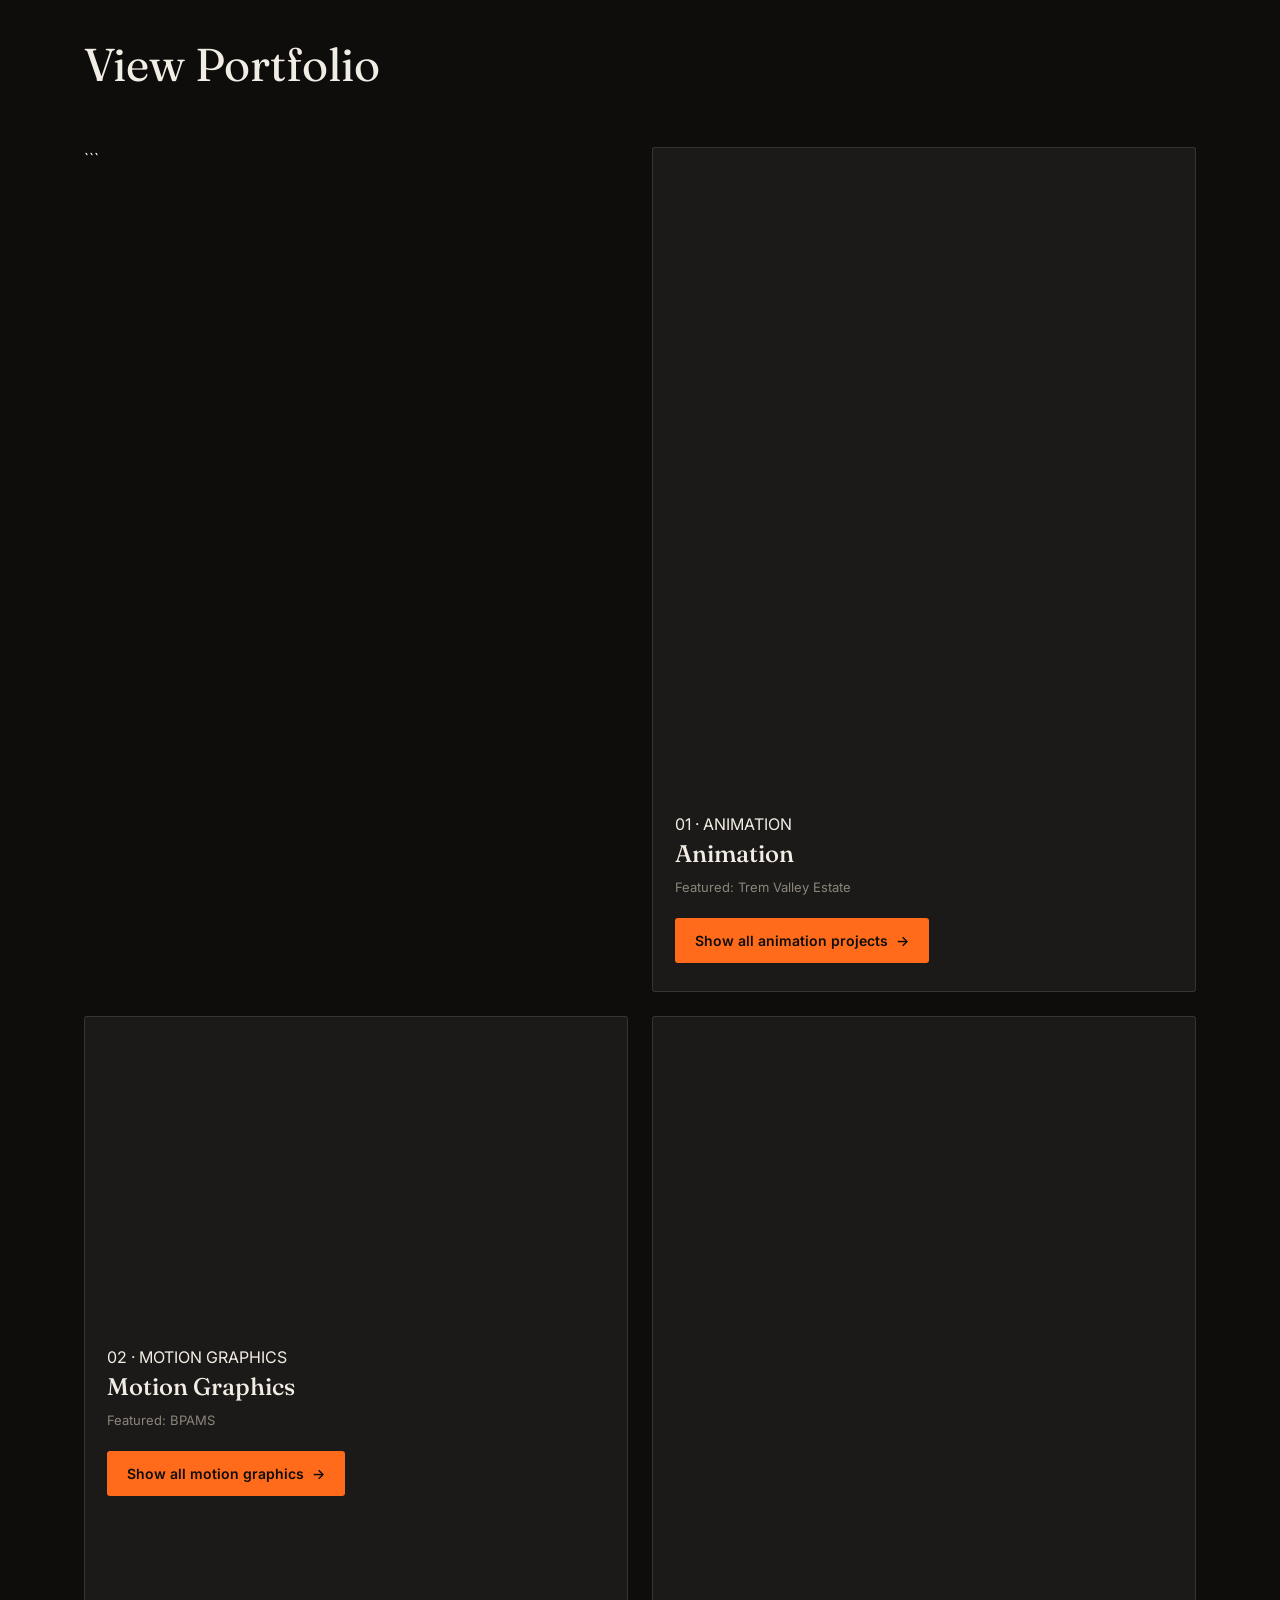
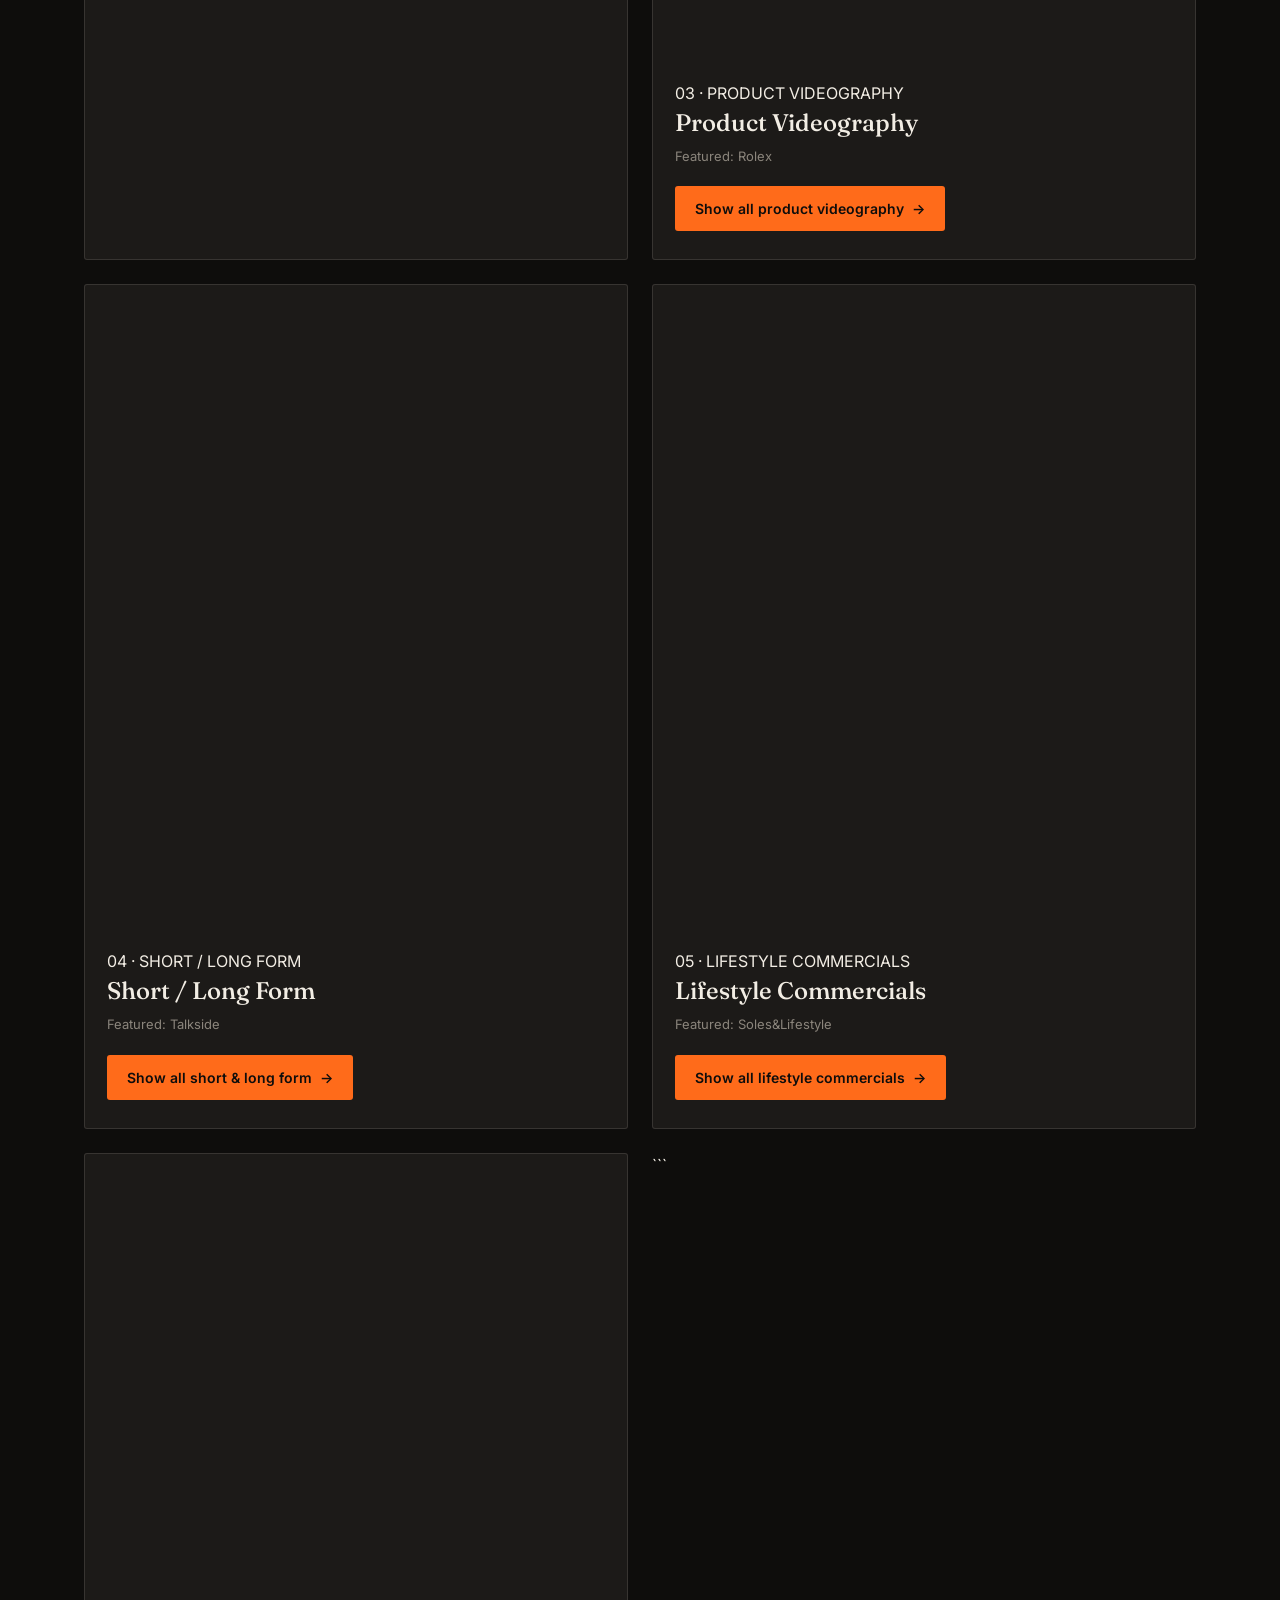
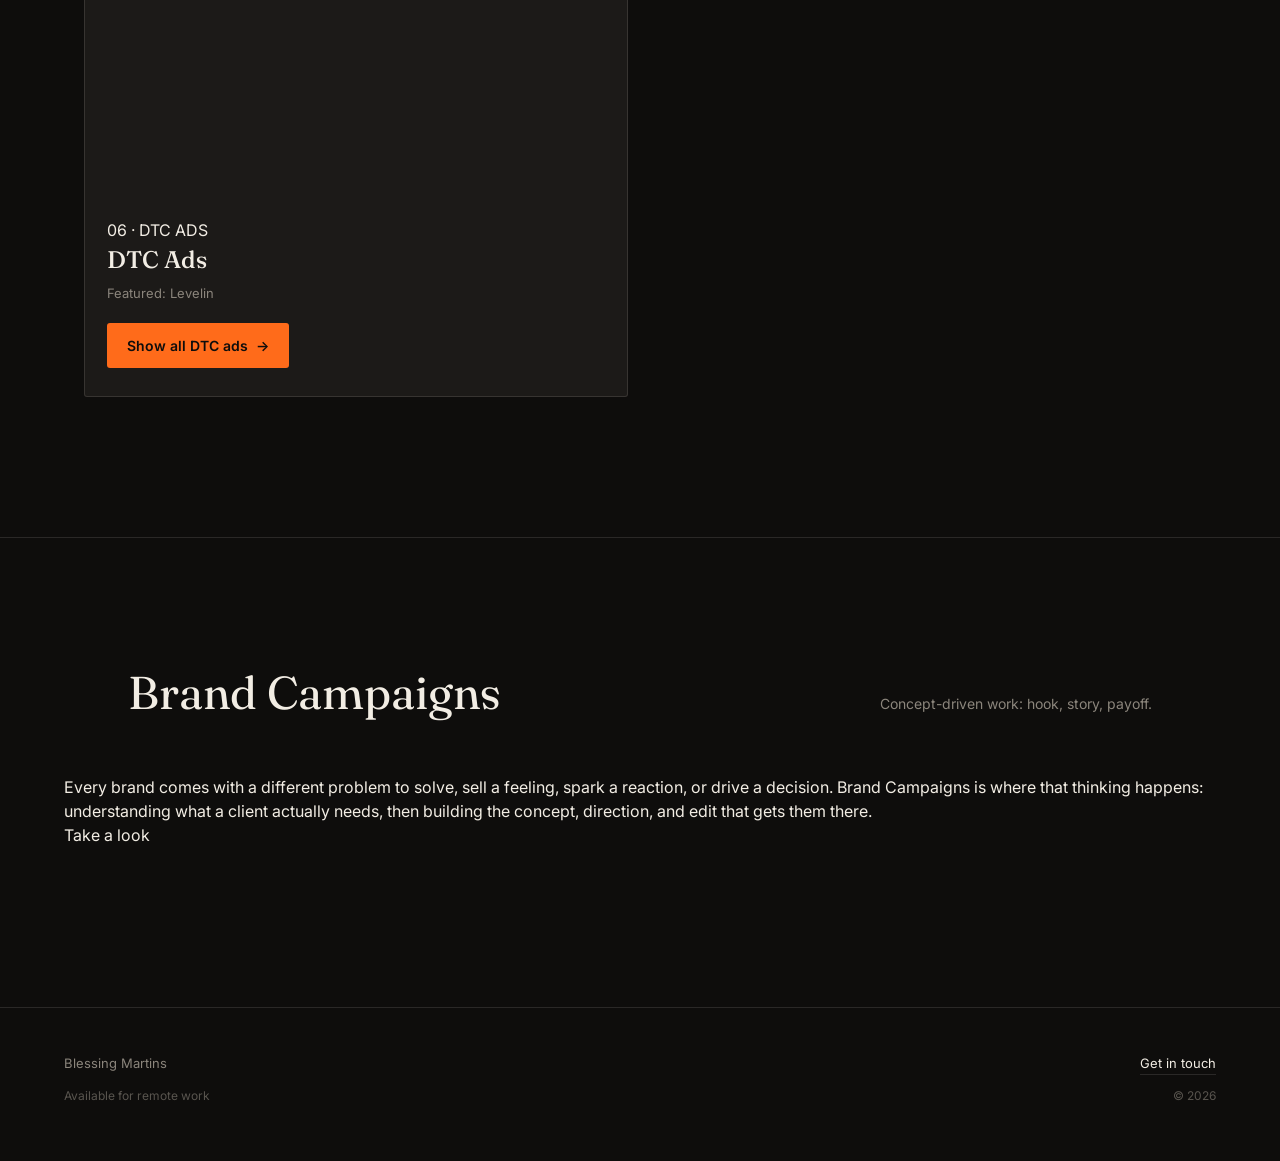
==== commit fa77b03b: "Update index.html" ====
--- a/index.html
+++ b/index.html
@@ -32,21 +32,34 @@
   </button>
 </header>
 
+<div class="scroll-timeline" aria-hidden="true">
+  <div class="timeline-track">
+    <span class="timeline-clip"></span>
+    <span class="timeline-clip"></span>
+    <span class="timeline-clip"></span>
+    <span class="timeline-clip"></span>
+    <span class="timeline-clip"></span>
+    <div class="timeline-playhead" id="timelinePlayhead"></div>
+  </div>
+</div>
+
 <!-- ============ HERO ============ -->
 
 <section class="hero">
   <div class="hero-inner">
     <div class="tally" aria-hidden="true"><span class="tally-dot"></span><span class="tally-label">REC</span></div>
-    <h1 class="hero-title">
-      <span class="line" data-line="1">Animator</span>
-      <span class="line" data-line="2">&amp; Video Editor</span>
-    </h1>
+    <div class="title-card">
+      <h1 class="hero-title">
+        <span class="line" data-line="1">Animator</span>
+        <span class="line" data-line="2">&amp; Video Editor</span>
+      </h1>
+    </div>
     <p class="hero-sub">Blessing Martins</p>
   </div>
   <ul class="capability-strip" aria-label="Capabilities">
     <li>Brand Campaigns</li>
     <li>Motion Graphics</li>
-    <li>Animation</li>
+    <li>AI Animation</li>
     <li>Product Videography</li>
     <li>Short / Long Form</li>
     <li>Product &amp; Lifestyle Commercial</li>
@@ -76,6 +89,7 @@
     <iframe src="https://www.youtube.com/embed/hdkBNmiXy6w" title="Trem Valley Estate animation" allow="accelerometer; autoplay; clipboard-write; encrypted-media; gyroscope; picture-in-picture" allowfullscreen loading="lazy"></iframe>
   </div>
   <div class="cat-meta">
+    <span class="cat-index">01 · ANIMATION</span>
     <h3>Animation</h3>
     <p class="cat-sub">Featured: Trem Valley Estate</p>
     <a href="animation.html" class="cat-link">Show all animation projects</a>
@@ -87,6 +101,7 @@
     <iframe src="https://www.youtube.com/embed/DAur5d15lRE" title="BPAMS explainer" allow="accelerometer; autoplay; clipboard-write; encrypted-media; gyroscope; picture-in-picture" allowfullscreen loading="lazy"></iframe>
   </div>
   <div class="cat-meta">
+    <span class="cat-index">02 · MOTION GRAPHICS</span>
     <h3>Motion Graphics</h3>
     <p class="cat-sub">Featured: BPAMS</p>
     <a href="motion-graphics.html" class="cat-link">Show all motion graphics</a>
@@ -98,6 +113,7 @@
     <iframe src="https://www.youtube.com/embed/aqkAQ4iB0CM" title="Rolex product videography" allow="accelerometer; autoplay; clipboard-write; encrypted-media; gyroscope; picture-in-picture" allowfullscreen loading="lazy"></iframe>
   </div>
   <div class="cat-meta">
+    <span class="cat-index">03 · PRODUCT VIDEOGRAPHY</span>
     <h3>Product Videography</h3>
     <p class="cat-sub">Featured: Rolex</p>
     <a href="product-videography.html" class="cat-link">Show all product videography</a>
@@ -109,6 +125,7 @@
     <iframe src="https://www.youtube.com/embed/v-ILVeh06x4" title="Talkside podcast edit" allow="accelerometer; autoplay; clipboard-write; encrypted-media; gyroscope; picture-in-picture" allowfullscreen loading="lazy"></iframe>
   </div>
   <div class="cat-meta">
+    <span class="cat-index">04 · SHORT / LONG FORM</span>
     <h3>Short / Long Form</h3>
     <p class="cat-sub">Featured: Talkside</p>
     <a href="short-long-form.html" class="cat-link">Show all short &amp; long form</a>
@@ -120,6 +137,7 @@
     <iframe src="https://www.youtube.com/embed/VH_mSWXsu24" title="Soles&Lifestyle commercial" allow="accelerometer; autoplay; clipboard-write; encrypted-media; gyroscope; picture-in-picture" allowfullscreen loading="lazy"></iframe>
   </div>
   <div class="cat-meta">
+    <span class="cat-index">05 · LIFESTYLE COMMERCIALS</span>
     <h3>Lifestyle Commercials</h3>
     <p class="cat-sub">Featured: Soles&amp;Lifestyle</p>
     <a href="lifestyle-commercials.html" class="cat-link">Show all lifestyle commercials</a>
@@ -131,6 +149,7 @@
     <iframe src="https://www.youtube.com/embed/9VbB7a9rA_Q" title="Levelin DTC ad" allow="accelerometer; autoplay; clipboard-write; encrypted-media; gyroscope; picture-in-picture" allowfullscreen loading="lazy"></iframe>
   </div>
   <div class="cat-meta">
+    <span class="cat-index">06 · DTC ADS</span>
     <h3>DTC Ads</h3>
     <p class="cat-sub">Featured: Levelin</p>
     <a href="dtc-ads.html" class="cat-link">Show all DTC ads</a>
@@ -149,16 +168,9 @@
     <p class="section-note">Concept-driven work: hook, story, payoff.</p>
   </div>
 
-  <ul class="campaign-strip">
-    <li>Levelin</li>
-    <li>Fitz</li>
-    <li>Kim's Chips</li>
-    <li>Ariel</li>
-    <li>Alvique</li>
-    <li>Soles&amp;Lifestyle</li>
-  </ul>
+  <p class="campaigns-copy">Every brand comes with a different problem to solve, sell a feeling, spark a reaction, or drive a decision. Brand Campaigns is where that thinking happens: understanding what a client actually needs, then building the concept, direction, and edit that gets them there.</p>
 
-<a href="brand-campaigns.html" class="btn-outline">View all campaigns</a>
+<a href="brand-campaigns.html" class="btn-solid">Take a look</a>
 
 </section>
 
--- a/styles.css
+++ b/styles.css
@@ -7,8 +7,8 @@
   --panel-2: #211F1C;
   --cream: #F2EDE4;
   --grey: #8B857C;
-  --rust: #8A1F11;
-  --rust-bright: #B4341E;
+  --rust: #C4460C;
+  --rust-bright: #FF6B1A;
   --line: rgba(242,237,228,0.12);
 
   --serif: 'Fraunces', Georgia, serif;
@@ -248,19 +248,25 @@
   padding: 0 var(--edge);
   display: grid;
   grid-template-columns: repeat(2, 1fr);
-  gap: 2px;
-  background: var(--line);
+  gap: 24px;
 }
 
 .cat-card{
-  background: var(--black);
+  background: var(--panel);
   padding: 0;
   display: flex; flex-direction: column;
+  border: 1px solid var(--line);
+  border-radius: 3px;
+  overflow: hidden;
+  transition: border-color 0.25s ease;
+}
+.cat-card:hover{
+  border-color: var(--rust-bright);
 }
 
 .cat-media{
   aspect-ratio: 16/10;
-  background: var(--panel);
+  background: var(--panel-2);
   overflow: hidden;
   position: relative;
 }
@@ -276,7 +282,7 @@
 }
 
 .cat-meta{
-  padding: 26px 4px 40px;
+  padding: 24px 22px 28px;
 }
 .cat-meta h3{
   font-family: var(--serif);
@@ -286,18 +292,28 @@
 }
 .cat-sub{
   font-size: 13px; color: var(--grey);
-  margin-bottom: 16px;
+  margin-bottom: 20px;
 }
 .cat-link{
-  font-size: 13px;
+  font-size: 14px;
+  font-weight: 600;
   display: inline-flex; align-items: center; gap: 8px;
-  border-bottom: 1px solid var(--line);
-  padding-bottom: 3px;
-  transition: border-color 0.2s ease, color 0.2s ease;
+  color: var(--black);
+  background: var(--rust-bright);
+  padding: 12px 20px;
+  border-radius: 3px;
+  transition: background 0.2s ease, transform 0.15s ease;
 }
 .cat-link:hover{
-  border-color: var(--rust-bright);
-  color: var(--rust-bright);
+  background: var(--cream);
+  transform: translateY(-1px);
+}
+.cat-link::after{
+  content: '→';
+  transition: transform 0.2s ease;
+}
+.cat-link:hover::after{
+  transform: translateX(3px);
 }
 
 /* ============================================
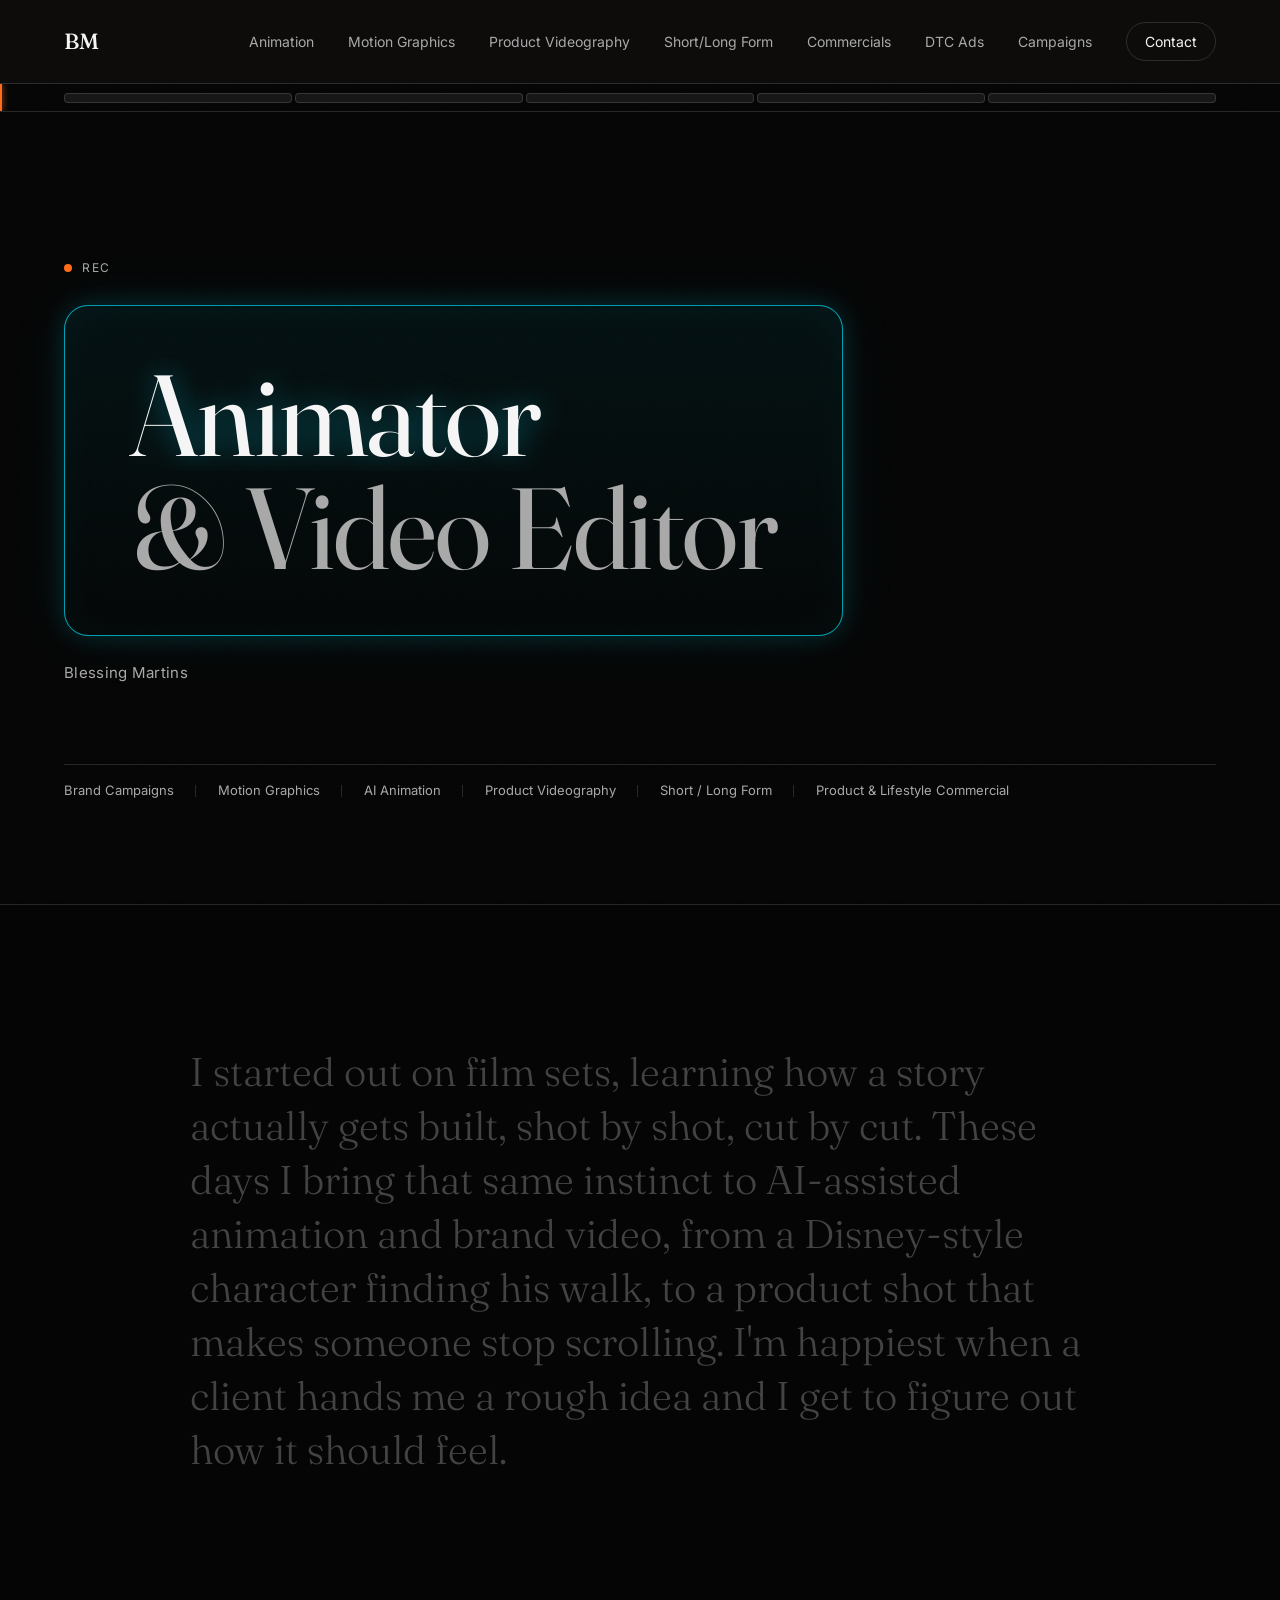
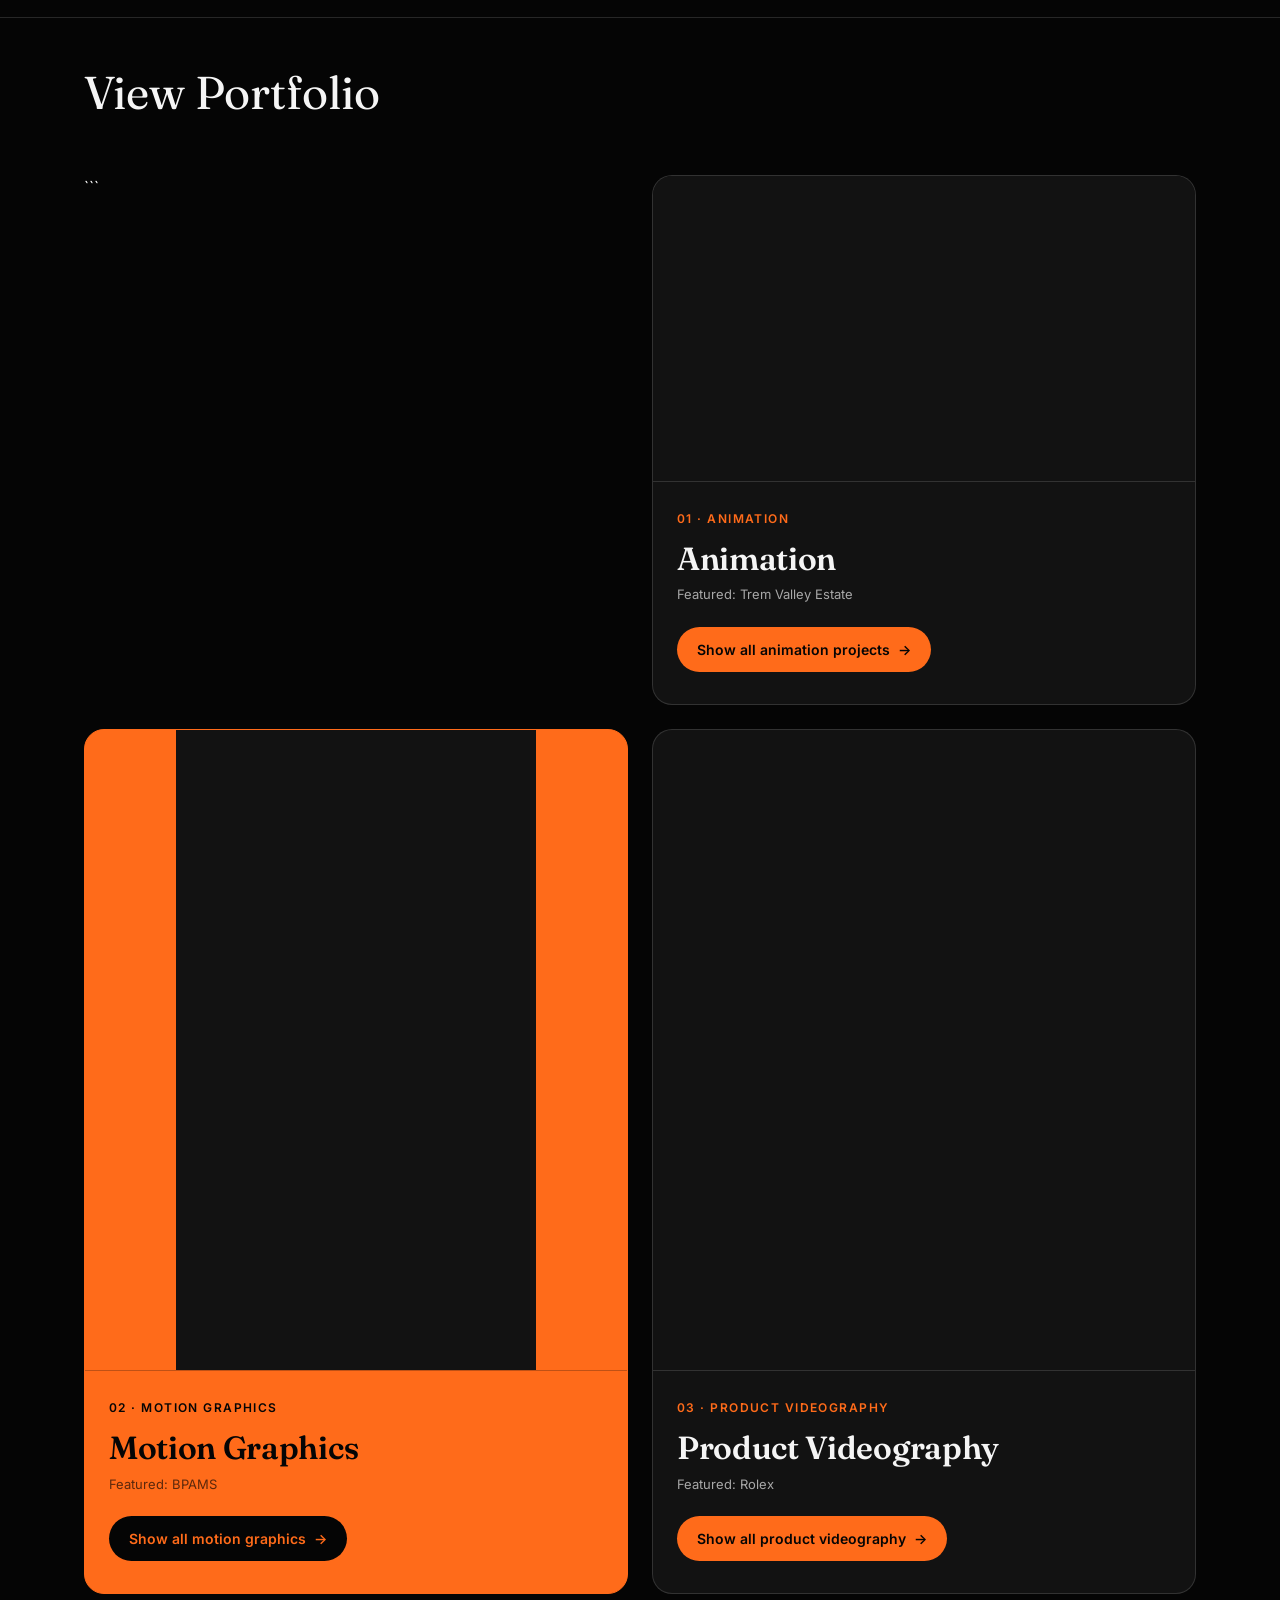
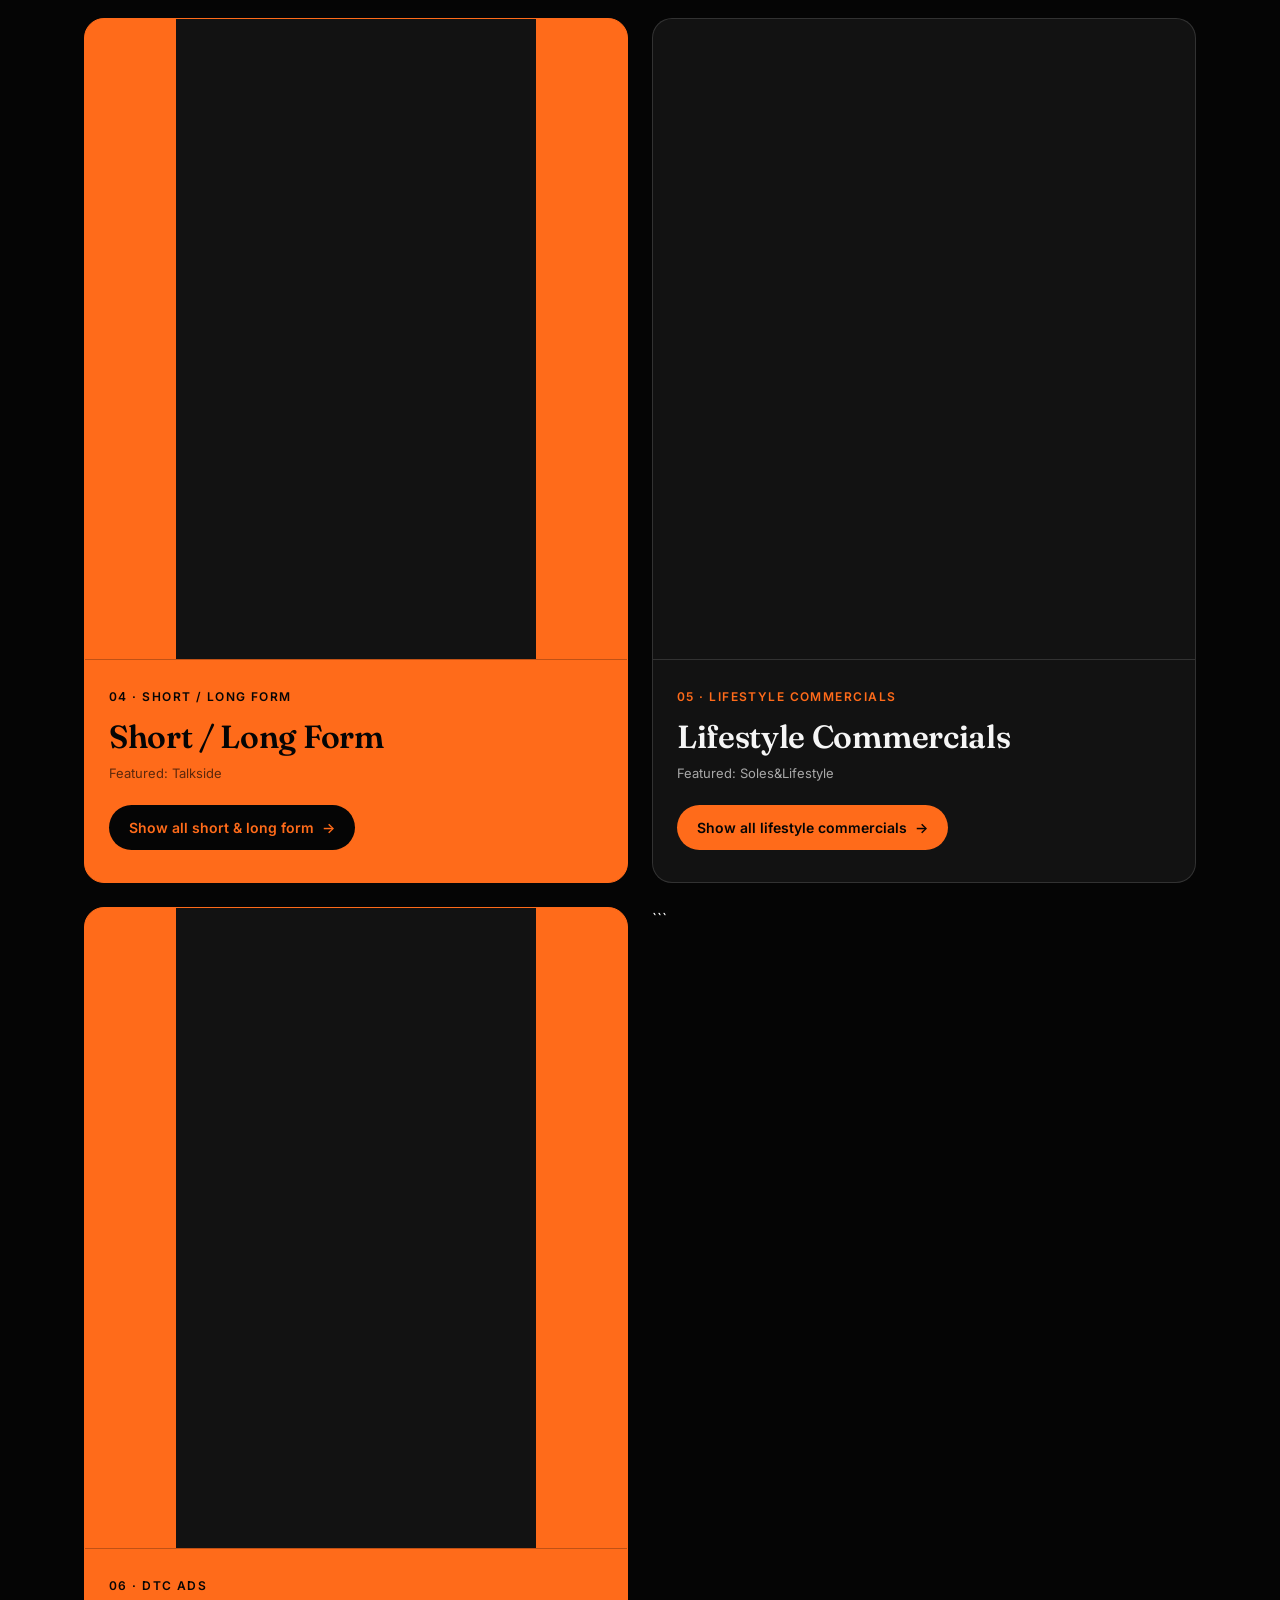
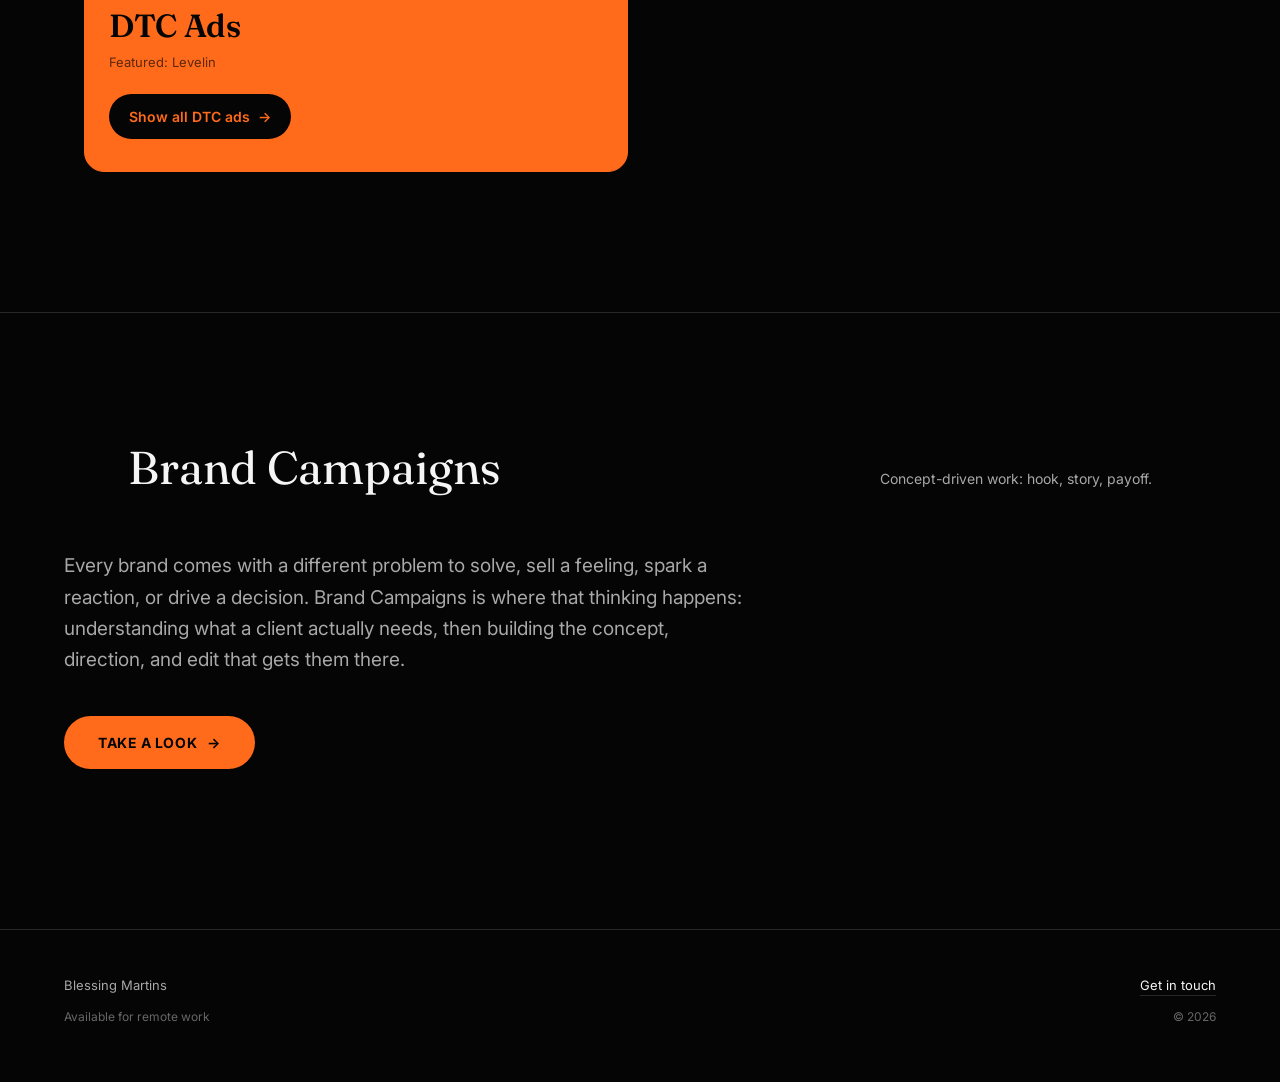
==== commit b1fbf45c: "Update index.html" ====
--- a/index.html
+++ b/index.html
@@ -85,7 +85,7 @@
 
 ```
 <article class="cat-card">
-  <div class="embed-wrap embed-wrap--vertical">
+  <div class="embed-wrap embed-wrap--horizontal">
     <iframe src="https://www.youtube.com/embed/hdkBNmiXy6w" title="Trem Valley Estate animation" allow="accelerometer; autoplay; clipboard-write; encrypted-media; gyroscope; picture-in-picture" allowfullscreen loading="lazy"></iframe>
   </div>
   <div class="cat-meta">
@@ -96,8 +96,8 @@
   </div>
 </article>
 
-<article class="cat-card">
-  <div class="embed-wrap embed-wrap--horizontal">
+<article class="cat-card cat-card--flip">
+  <div class="embed-wrap embed-wrap--vertical">
     <iframe src="https://www.youtube.com/embed/DAur5d15lRE" title="BPAMS explainer" allow="accelerometer; autoplay; clipboard-write; encrypted-media; gyroscope; picture-in-picture" allowfullscreen loading="lazy"></iframe>
   </div>
   <div class="cat-meta">
@@ -120,7 +120,7 @@
   </div>
 </article>
 
-<article class="cat-card">
+<article class="cat-card cat-card--flip">
   <div class="embed-wrap embed-wrap--vertical">
     <iframe src="https://www.youtube.com/embed/v-ILVeh06x4" title="Talkside podcast edit" allow="accelerometer; autoplay; clipboard-write; encrypted-media; gyroscope; picture-in-picture" allowfullscreen loading="lazy"></iframe>
   </div>
@@ -144,7 +144,7 @@
   </div>
 </article>
 
-<article class="cat-card">
+<article class="cat-card cat-card--flip">
   <div class="embed-wrap embed-wrap--vertical">
     <iframe src="https://www.youtube.com/embed/9VbB7a9rA_Q" title="Levelin DTC ad" allow="accelerometer; autoplay; clipboard-write; encrypted-media; gyroscope; picture-in-picture" allowfullscreen loading="lazy"></iframe>
   </div>
--- a/styles.css
+++ b/styles.css
@@ -2,14 +2,15 @@
    TOKENS
    ============================================ */
 :root{
-  --black: #0E0D0C;
-  --panel: #1C1A18;
-  --panel-2: #211F1C;
-  --cream: #F2EDE4;
-  --grey: #8B857C;
+  --black: #050505;
+  --panel: #121212;
+  --panel-2: #161616;
+  --cream: #F5F5F5;
+  --grey: #A8A8A8;
   --rust: #C4460C;
   --rust-bright: #FF6B1A;
-  --line: rgba(242,237,228,0.12);
+  --cyan: #00E5FF;
+  --line: rgba(245,245,245,0.14);
 
   --serif: 'Fraunces', Georgia, serif;
   --sans: 'Inter', -apple-system, sans-serif;
@@ -87,7 +88,7 @@
   color: var(--cream) !important;
   border: 1px solid var(--line);
   padding: 8px 18px;
-  border-radius: 2px;
+  border-radius: 999px;
 }
 .nav-cta:hover{ border-color: var(--rust-bright); }
 
@@ -97,6 +98,48 @@
   background: none; border: none; cursor: pointer; padding: 8px;
 }
 .nav-toggle span{ width: 22px; height: 1.5px; background: var(--cream); }
+
+/* ============================================
+   SCROLL TIMELINE
+   ============================================ */
+.scroll-timeline{
+  position: sticky;
+  top: 65px;
+  z-index: 90;
+  height: 28px;
+  background: var(--black);
+  border-bottom: 1px solid var(--line);
+  display: flex;
+  align-items: center;
+  overflow: hidden;
+}
+.timeline-track{
+  position: relative;
+  display: flex;
+  align-items: center;
+  gap: 3px;
+  width: 100%;
+  padding: 0 var(--edge);
+  height: 100%;
+}
+.timeline-clip{
+  flex: 1;
+  height: 10px;
+  background: var(--panel-2);
+  border: 1px solid var(--line);
+  border-radius: 4px;
+}
+.timeline-playhead{
+  position: absolute;
+  top: 0;
+  left: 0;
+  width: 2px;
+  height: 100%;
+  background: var(--rust-bright);
+  box-shadow: 0 0 6px var(--rust-bright);
+  transform: translateX(0);
+  will-change: transform;
+}
 
 /* ============================================
    HERO
@@ -125,6 +168,37 @@
   font-size: 12px; letter-spacing: 0.14em; color: var(--grey);
 }
 
+.title-card{
+  display: inline-block;
+  padding: clamp(24px, 4vw, 56px) clamp(28px, 5vw, 64px);
+  border: 1px solid rgba(0,229,255,0.35);
+  border-radius: 24px;
+  background: linear-gradient(180deg, rgba(0,229,255,0.06), rgba(0,229,255,0.01));
+  box-shadow:
+    0 0 24px rgba(0,229,255,0.15),
+    0 0 60px rgba(0,229,255,0.08),
+    inset 0 0 40px rgba(0,229,255,0.04);
+  position: relative;
+  opacity: 0;
+  animation: cardIn 0.8s ease 0.1s forwards;
+}
+.title-card::before{
+  content: '';
+  position: absolute;
+  top: -1px; left: -1px; right: -1px; bottom: -1px;
+  border-radius: 24px;
+  border: 1px solid rgba(0,229,255,0.5);
+  animation: cardPulse 3s ease-in-out 1s infinite;
+  pointer-events: none;
+}
+@keyframes cardIn{
+  to{ opacity: 1; }
+}
+@keyframes cardPulse{
+  0%, 100%{ box-shadow: 0 0 0 0 rgba(0,229,255,0.25); }
+  50%{ box-shadow: 0 0 0 4px rgba(0,229,255,0); }
+}
+
 .hero-title{
   font-family: var(--serif);
   font-weight: 400;
@@ -146,7 +220,7 @@
   transform: translateY(60px);
   animation: riseIn 0.9s cubic-bezier(.22,1,.36,1) forwards;
 }
-.hero-title .line[data-line="1"]{ animation-delay: 0.35s; }
+.hero-title .line[data-line="1"]{ animation-delay: 0.35s; text-shadow: 0 0 30px rgba(0,229,255,0.35); }
 .hero-title .line[data-line="2"]{ animation-delay: 0.5s; color: var(--grey); }
 
 .hero-sub{
@@ -209,7 +283,7 @@
 }
 .bio-text .w{
   display: inline-block;
-  opacity: 0.18;
+  opacity: 0.38;
   transition: opacity 0.4s ease, color 0.4s ease;
 }
 .bio-text.revealed .w{
@@ -256,12 +330,47 @@
   padding: 0;
   display: flex; flex-direction: column;
   border: 1px solid var(--line);
-  border-radius: 3px;
+  border-radius: 20px;
   overflow: hidden;
-  transition: border-color 0.25s ease;
+  transition: border-color 0.25s ease, background 0.25s ease, transform 0.25s ease;
+  position: relative;
 }
 .cat-card:hover{
   border-color: var(--rust-bright);
+  background: var(--panel-2);
+  transform: translateY(-2px);
+}
+
+.cat-card--flip{
+  background: var(--rust-bright);
+  border-color: var(--rust-bright);
+}
+.cat-card--flip:hover{
+  background: var(--cream);
+  border-color: var(--cream);
+}
+.cat-card--flip .cat-meta{
+  border-top-color: rgba(5,5,5,0.25);
+}
+.cat-card--flip .cat-index{
+  color: var(--black);
+}
+.cat-card--flip .cat-meta h3{
+  color: var(--black);
+}
+.cat-card--flip .cat-sub{
+  color: rgba(5,5,5,0.65);
+}
+.cat-card--flip .cat-link{
+  background: var(--black);
+  color: var(--rust-bright);
+}
+.cat-card--flip .cat-link:hover{
+  background: var(--cream);
+  color: var(--black);
+}
+.cat-card--flip .cat-media{
+  background: rgba(5,5,5,0.15);
 }
 
 .cat-media{
@@ -282,17 +391,29 @@
 }
 
 .cat-meta{
-  padding: 24px 22px 28px;
+  padding: 28px 24px 32px;
+  border-top: 1px solid var(--line);
+}
+.cat-index{
+  font-family: var(--sans);
+  font-size: 12px;
+  font-weight: 600;
+  letter-spacing: 0.12em;
+  color: var(--rust-bright);
+  margin-bottom: 14px;
+  display: block;
 }
 .cat-meta h3{
   font-family: var(--serif);
-  font-weight: 500;
-  font-size: 24px;
-  margin-bottom: 6px;
+  font-weight: 600;
+  font-size: clamp(26px, 3vw, 32px);
+  line-height: 1.05;
+  margin-bottom: 10px;
+  letter-spacing: -0.01em;
 }
 .cat-sub{
   font-size: 13px; color: var(--grey);
-  margin-bottom: 20px;
+  margin-bottom: 22px;
 }
 .cat-link{
   font-size: 14px;
@@ -301,7 +422,7 @@
   color: var(--black);
   background: var(--rust-bright);
   padding: 12px 20px;
-  border-radius: 3px;
+  border-radius: 999px;
   transition: background 0.2s ease, transform 0.15s ease;
 }
 .cat-link:hover{
@@ -323,41 +444,39 @@
   padding: 120px var(--edge) 160px;
   border-top: 1px solid var(--line);
 }
-.campaign-strip{
-  list-style: none;
-  max-width: var(--maxw); margin: 44px auto 0;
-  display: flex; flex-wrap: wrap;
-  border-top: 1px solid var(--line);
-}
-.campaign-strip li{
-  font-family: var(--serif);
-  font-size: clamp(20px, 3vw, 32px);
-  font-weight: 400;
-  color: var(--grey);
-  padding: 22px 34px 22px 0;
-  border-bottom: 1px solid var(--line);
-  flex: 1 1 auto;
-  transition: color 0.25s ease;
-}
-.campaign-strip li:hover{ color: var(--cream); }
-
-.btn-outline{
-  display: inline-block;
-  margin: 44px auto 0;
-  max-width: var(--maxw);
-  padding: 14px 30px;
-  border: 1px solid var(--line);
+.campaigns-copy{
+  max-width: 680px;
+  margin: 32px 0 0;
+  font-size: clamp(16px, 2vw, 19px);
+  line-height: 1.65;
+  color: var(--grey);
+}
+
+.btn-solid{
+  display: inline-flex;
+  align-items: center;
+  gap: 10px;
+  margin: 40px 0 0;
+  padding: 16px 34px;
+  background: var(--rust-bright);
+  color: var(--black);
   font-size: 14px;
-  border-radius: 2px;
-  transition: border-color 0.2s ease, background 0.2s ease;
-}
-.btn-outline:hover{
-  border-color: var(--rust-bright);
-  background: rgba(138,31,17,0.12);
-}
-.campaigns-preview{ text-align: left; }
-.campaigns-preview .btn-outline{
-  margin-left: max(var(--edge) - var(--edge), 0px);
+  font-weight: 700;
+  letter-spacing: 0.04em;
+  text-transform: uppercase;
+  border-radius: 999px;
+  transition: background 0.2s ease, transform 0.15s ease;
+}
+.btn-solid:hover{
+  background: var(--cream);
+  transform: translateY(-1px);
+}
+.btn-solid::after{
+  content: '→';
+  transition: transform 0.2s ease;
+}
+.btn-solid:hover::after{
+  transform: translateX(3px);
 }
 
 /* ============================================
@@ -636,7 +755,6 @@
   .nav-toggle{ display: flex; }
 
   .cat-grid{ grid-template-columns: 1fr; }
-  .campaign-strip li{ flex: 1 1 100%; }
 
   .campaign-entry{ grid-template-columns: 1fr; gap: 28px; }
   .campaign-media-pair{ grid-template-columns: 1fr; }
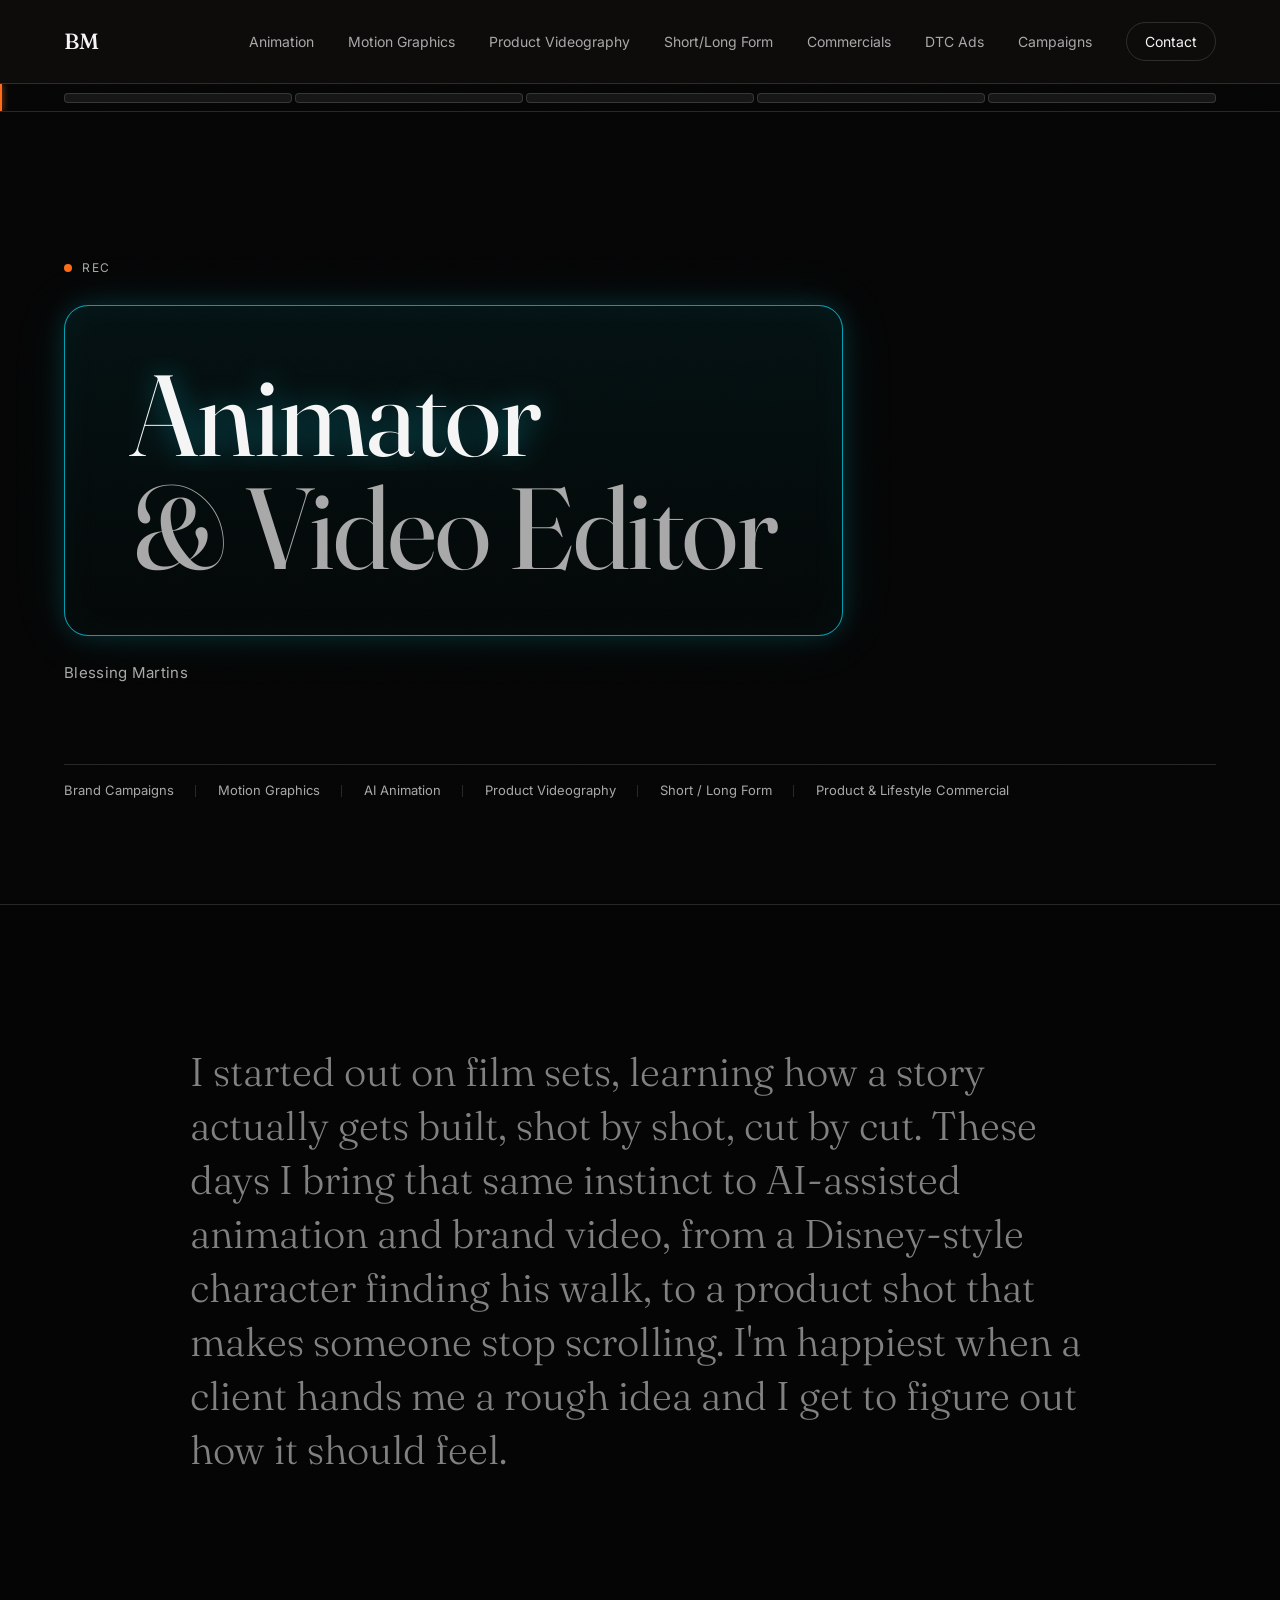
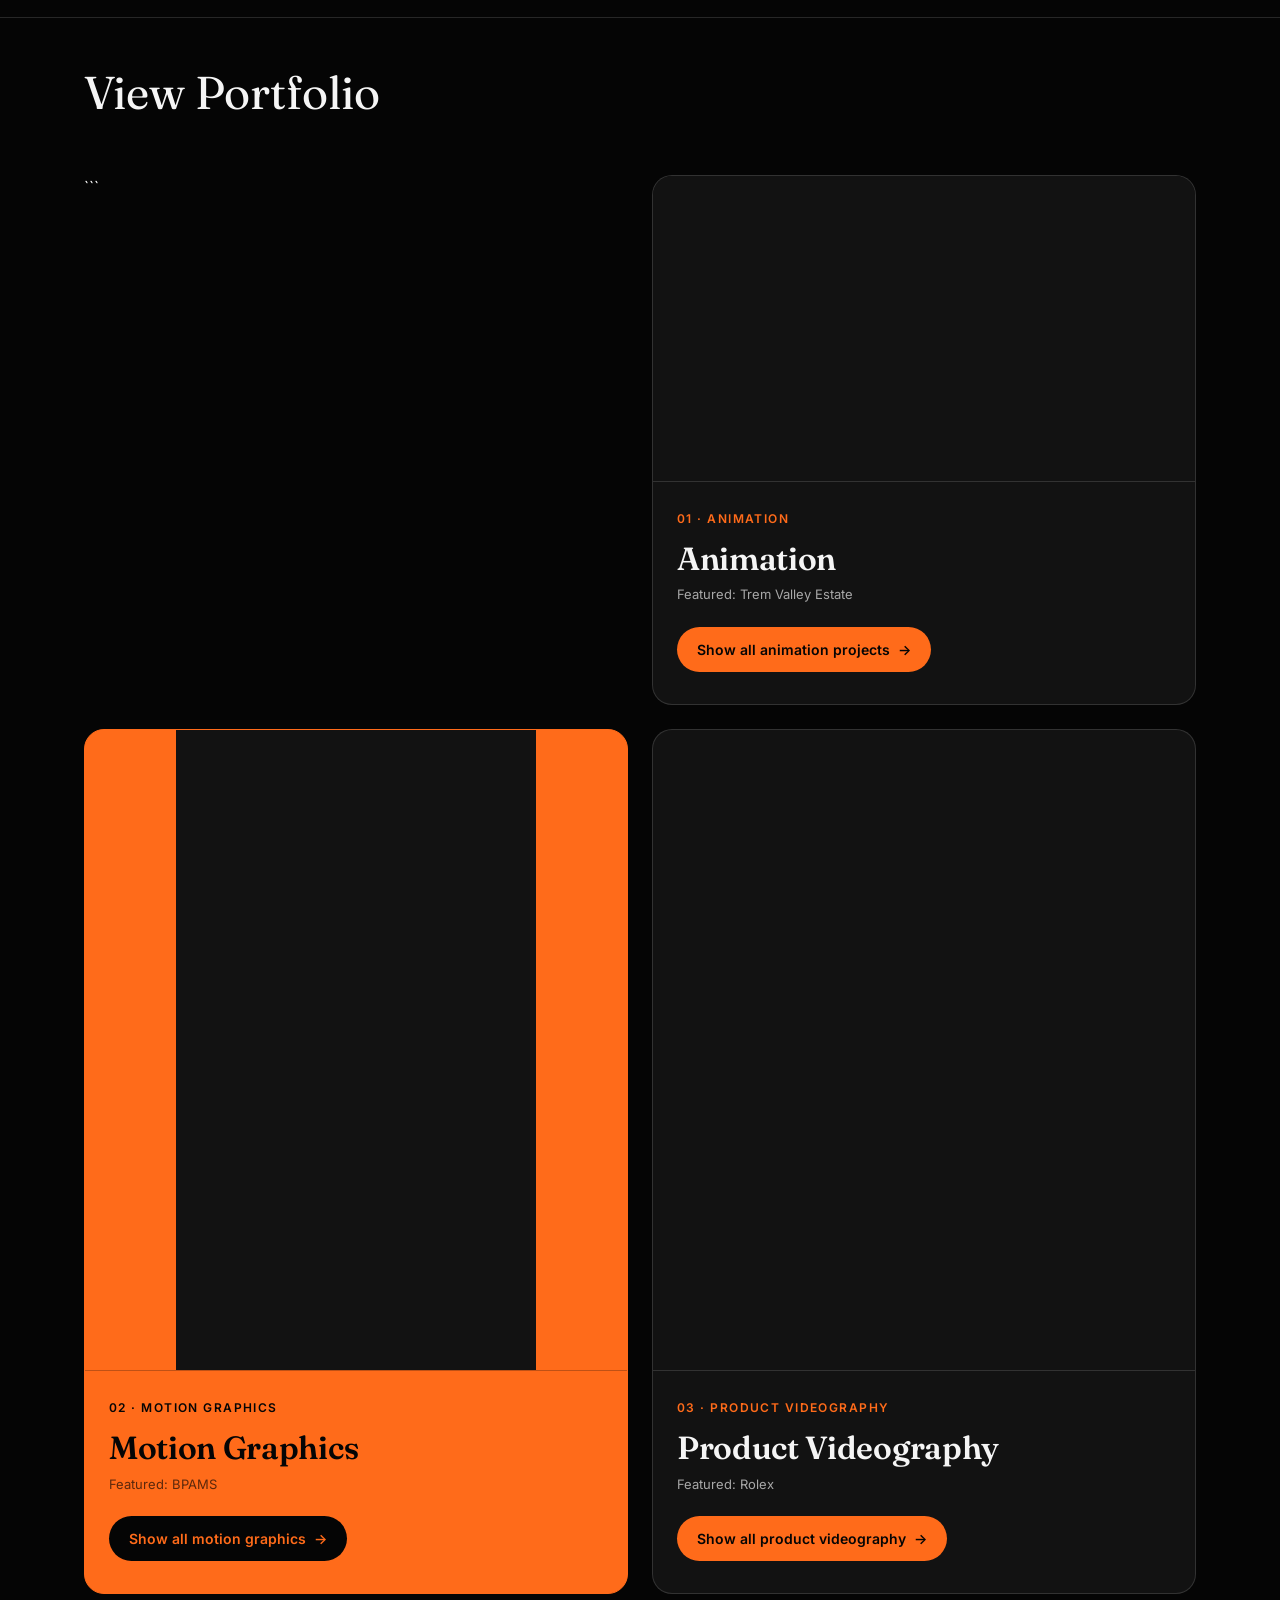
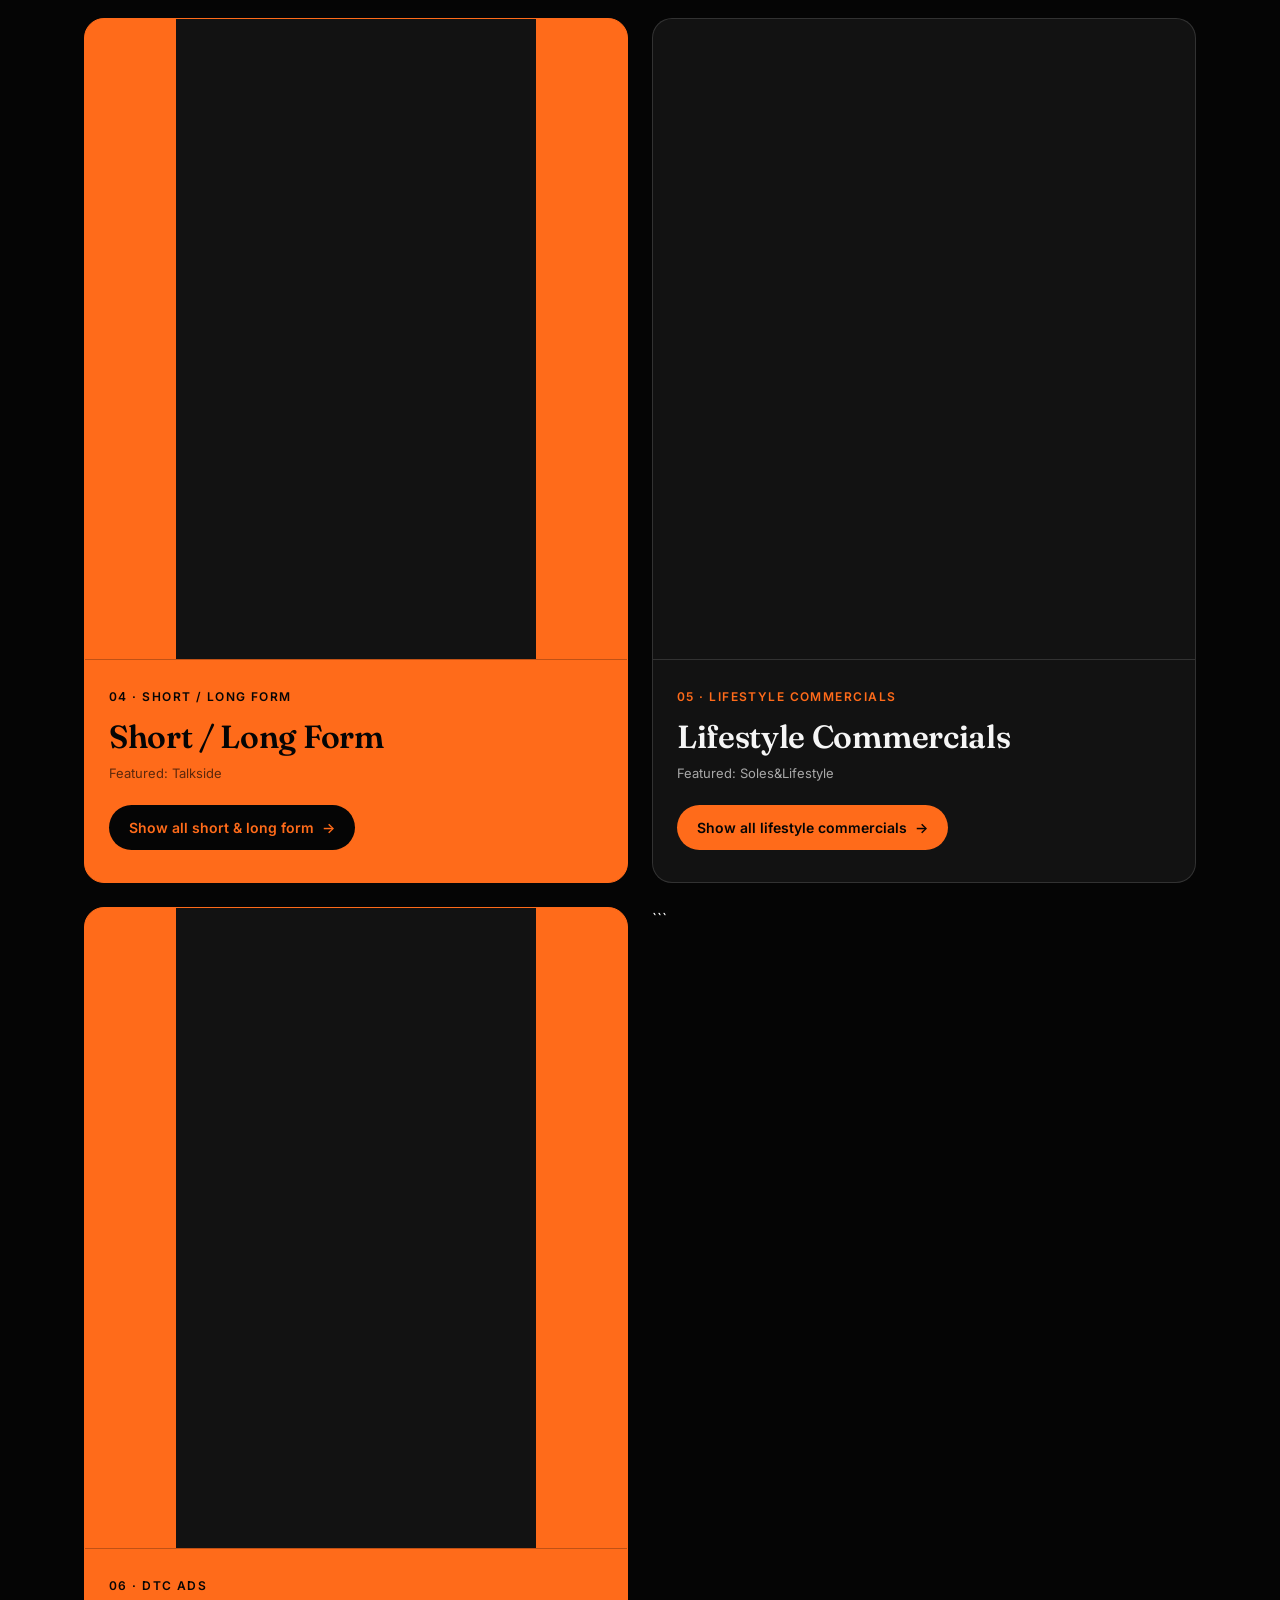
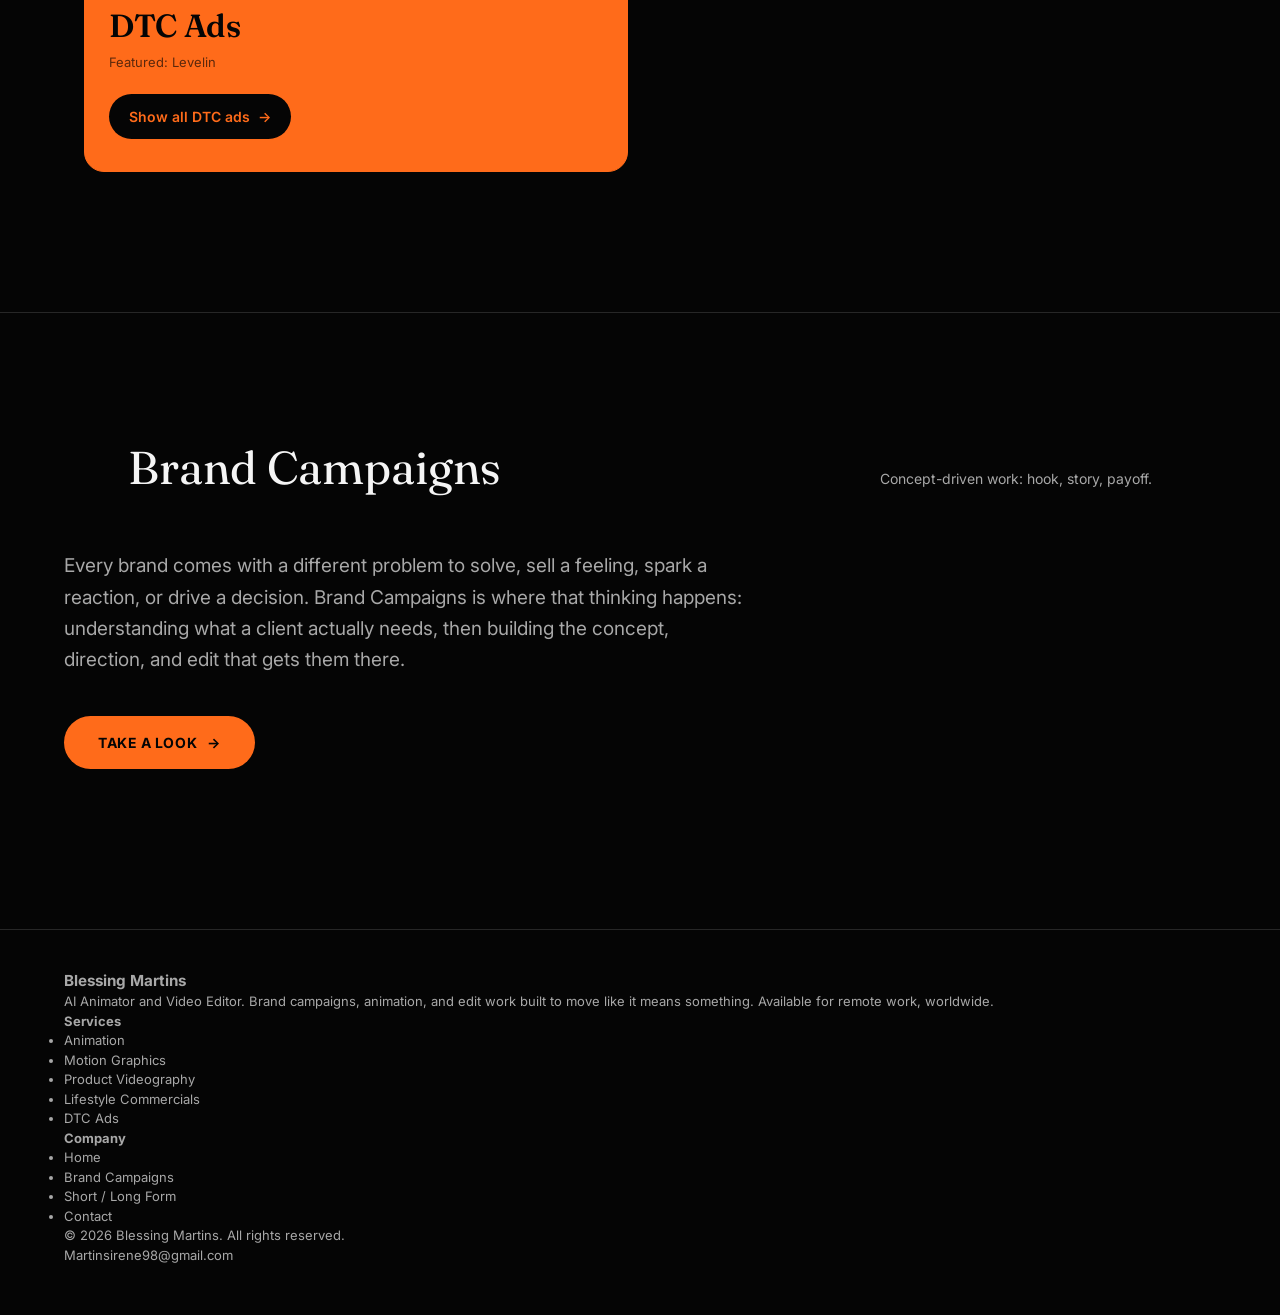
==== commit 2ef5f0ca: "Update index.html" ====
--- a/index.html
+++ b/index.html
@@ -175,13 +175,36 @@
 </section>
 
 <footer class="site-footer">
-  <div class="footer-row">
-    <span>Blessing Martins</span>
-    <a href="contact.html">Get in touch</a>
-  </div>
-  <div class="footer-row footer-sub">
-    <span>Available for remote work</span>
-    <span>© 2026</span>
+  <div class="footer-grid">
+    <div class="footer-brand">
+      <h3>Blessing Martins</h3>
+      <p>AI Animator and Video Editor. Brand campaigns, animation, and edit work built to move like it means something. Available for remote work, worldwide.</p>
+    </div>
+    <div class="footer-col">
+      <h4>Services</h4>
+      <ul>
+        <li><a href="animation.html">Animation</a></li>
+        <li><a href="motion-graphics.html">Motion Graphics</a></li>
+        <li><a href="product-videography.html">Product Videography</a></li>
+        <li><a href="lifestyle-commercials.html">Lifestyle Commercials</a></li>
+        <li><a href="dtc-ads.html">DTC Ads</a></li>
+      </ul>
+    </div>
+    <div class="footer-col">
+      <h4>Company</h4>
+      <ul>
+        <li><a href="index.html">Home</a></li>
+        <li><a href="brand-campaigns.html">Brand Campaigns</a></li>
+        <li><a href="short-long-form.html">Short / Long Form</a></li>
+        <li><a href="contact.html">Contact</a></li>
+      </ul>
+    </div>
+  </div>
+  <div class="footer-legal">
+    <span>© 2026 Blessing Martins. All rights reserved.</span>
+    <div class="footer-legal-links">
+      <a href="mailto:Martinsirene98@gmail.com">Martinsirene98@gmail.com</a>
+    </div>
   </div>
 </footer>
 
--- a/styles.css
+++ b/styles.css
@@ -70,6 +70,33 @@
   font-size: 22px;
   font-weight: 500;
   letter-spacing: 0.02em;
+}
+
+.nav-left{
+  display: flex;
+  align-items: center;
+  gap: 18px;
+}
+
+.nav-back{
+  display: inline-flex;
+  align-items: center;
+  gap: 6px;
+  font-size: 13px;
+  font-weight: 600;
+  color: var(--grey);
+  padding: 7px 14px 7px 10px;
+  border: 1px solid var(--line);
+  border-radius: 999px;
+  transition: border-color 0.2s ease, color 0.2s ease;
+}
+.nav-back:hover{
+  border-color: var(--rust-bright);
+  color: var(--rust-bright);
+}
+.nav-back svg{
+  width: 14px; height: 14px;
+  display: block;
 }
 
 .nav-links{
@@ -279,11 +306,11 @@
   font-size: clamp(24px, 3.4vw, 40px);
   font-weight: 300;
   line-height: 1.35;
-  color: var(--grey);
+  color: #E8E8E8;
 }
 .bio-text .w{
   display: inline-block;
-  opacity: 0.38;
+  opacity: 0.55;
   transition: opacity 0.4s ease, color 0.4s ease;
 }
 .bio-text.revealed .w{
@@ -731,6 +758,85 @@
   color: var(--grey);
   line-height: 1.55;
   max-width: 46ch;
+}
+
+/* ============================================
+   INQUIRY FORM
+   ============================================ */
+.inquiry{
+  border-top: 1px solid var(--line);
+  padding: 90px var(--edge) 140px;
+}
+.inquiry-inner{
+  max-width: 640px;
+  margin: 0 auto;
+}
+.inquiry-inner h2{
+  font-family: var(--serif);
+  font-weight: 500;
+  font-size: clamp(30px, 4vw, 42px);
+  margin-bottom: 14px;
+}
+.inquiry-note{
+  font-size: 15px;
+  color: var(--grey);
+  margin-bottom: 44px;
+  max-width: 50ch;
+}
+.inquiry-form{
+  display: flex;
+  flex-direction: column;
+  gap: 22px;
+}
+.form-row{
+  display: flex;
+  flex-direction: column;
+  gap: 8px;
+}
+.form-row label{
+  font-size: 13px;
+  font-weight: 600;
+  letter-spacing: 0.02em;
+  color: var(--grey);
+}
+.form-row input,
+.form-row select,
+.form-row textarea{
+  background: var(--panel);
+  border: 1px solid var(--line);
+  border-radius: 14px;
+  padding: 14px 18px;
+  font-family: var(--sans);
+  font-size: 15px;
+  color: var(--cream);
+  transition: border-color 0.2s ease, background 0.2s ease;
+  appearance: none;
+}
+.form-row select{
+  background-image: url("data:image/svg+xml,%3Csvg xmlns='http://www.w3.org/2000/svg' viewBox='0 0 24 24' fill='none' stroke='%23A8A8A8' stroke-width='2' stroke-linecap='round' stroke-linejoin='round'%3E%3Cpolyline points='6 9 12 15 18 9'%3E%3C/polyline%3E%3C/svg%3E");
+  background-repeat: no-repeat;
+  background-position: right 16px center;
+  background-size: 18px;
+  padding-right: 44px;
+}
+.form-row textarea{
+  resize: vertical;
+  min-height: 120px;
+  font-family: var(--sans);
+}
+.form-row input:focus,
+.form-row select:focus,
+.form-row textarea:focus{
+  outline: none;
+  border-color: var(--rust-bright);
+  background: var(--panel-2);
+}
+.inquiry-form .btn-solid{
+  margin-top: 10px;
+  align-self: flex-start;
+  border: none;
+  cursor: pointer;
+  font-family: var(--sans);
 }
 
 /* ============================================
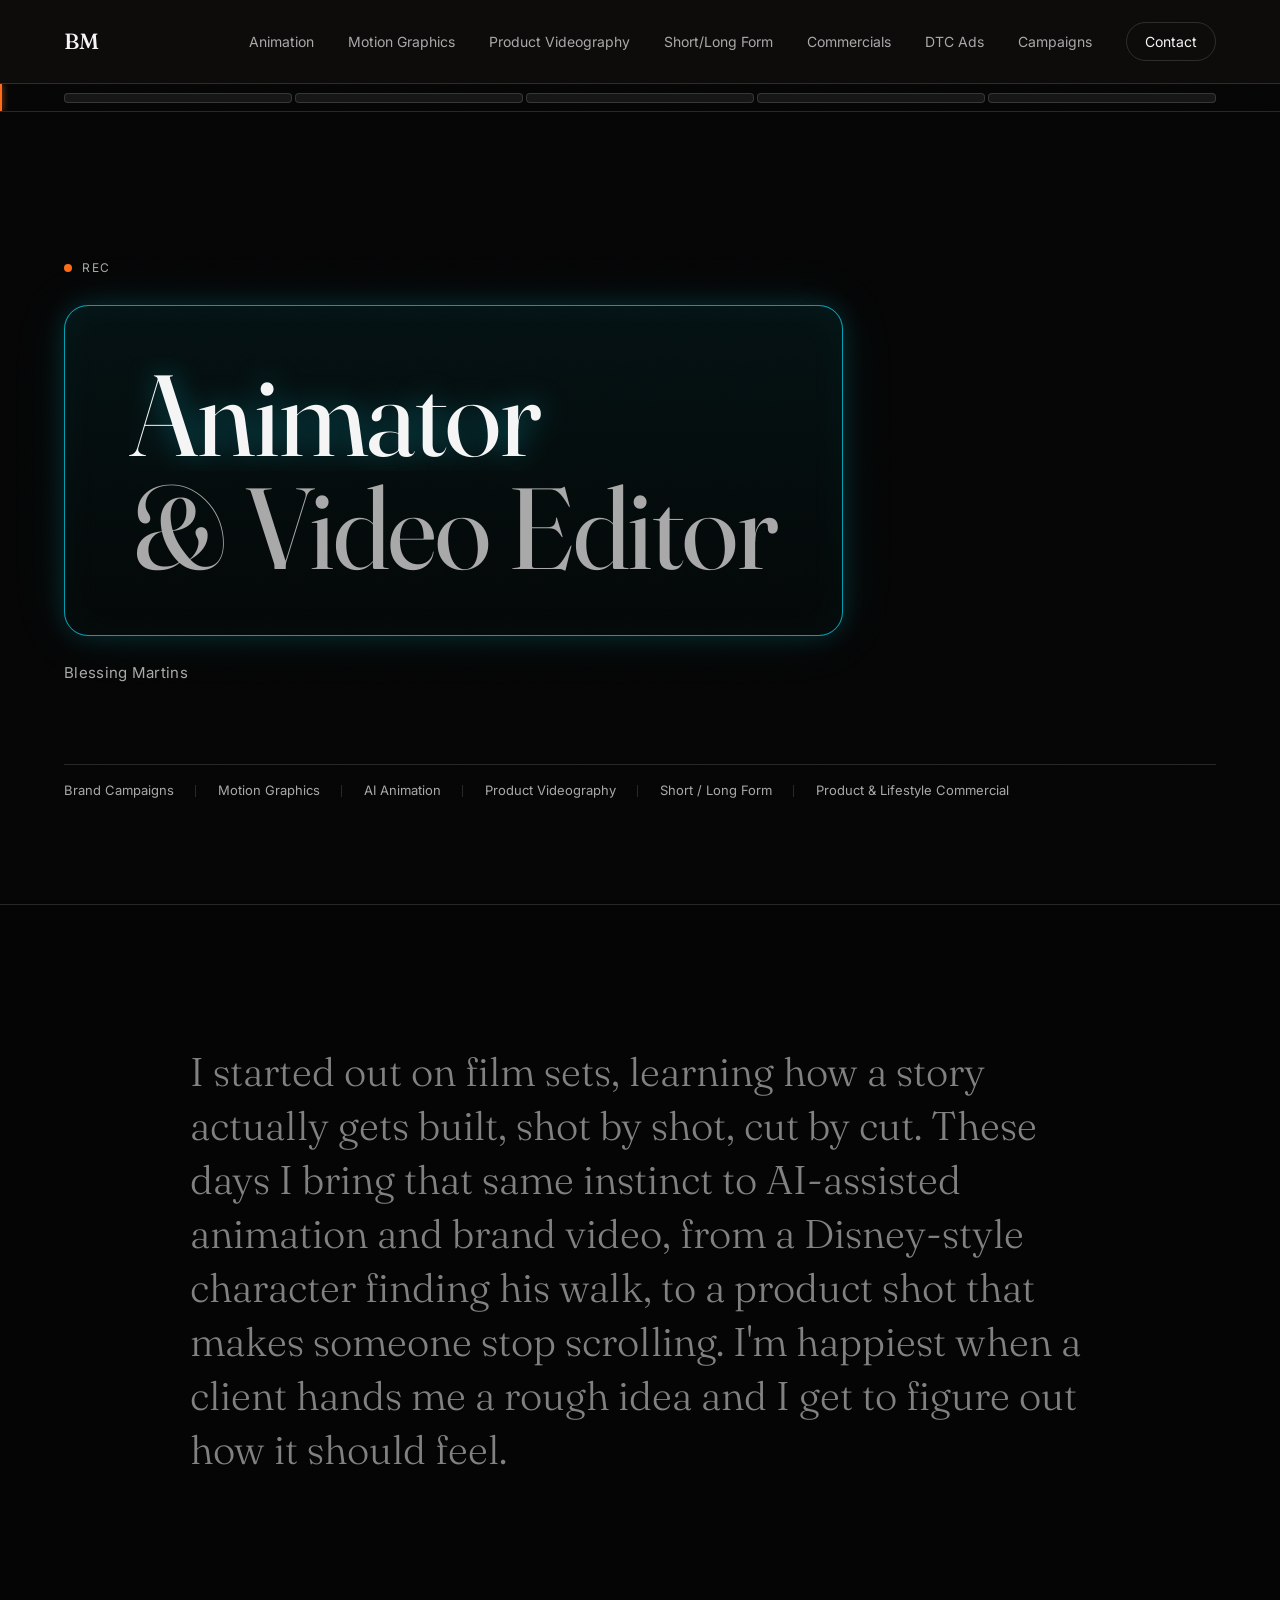
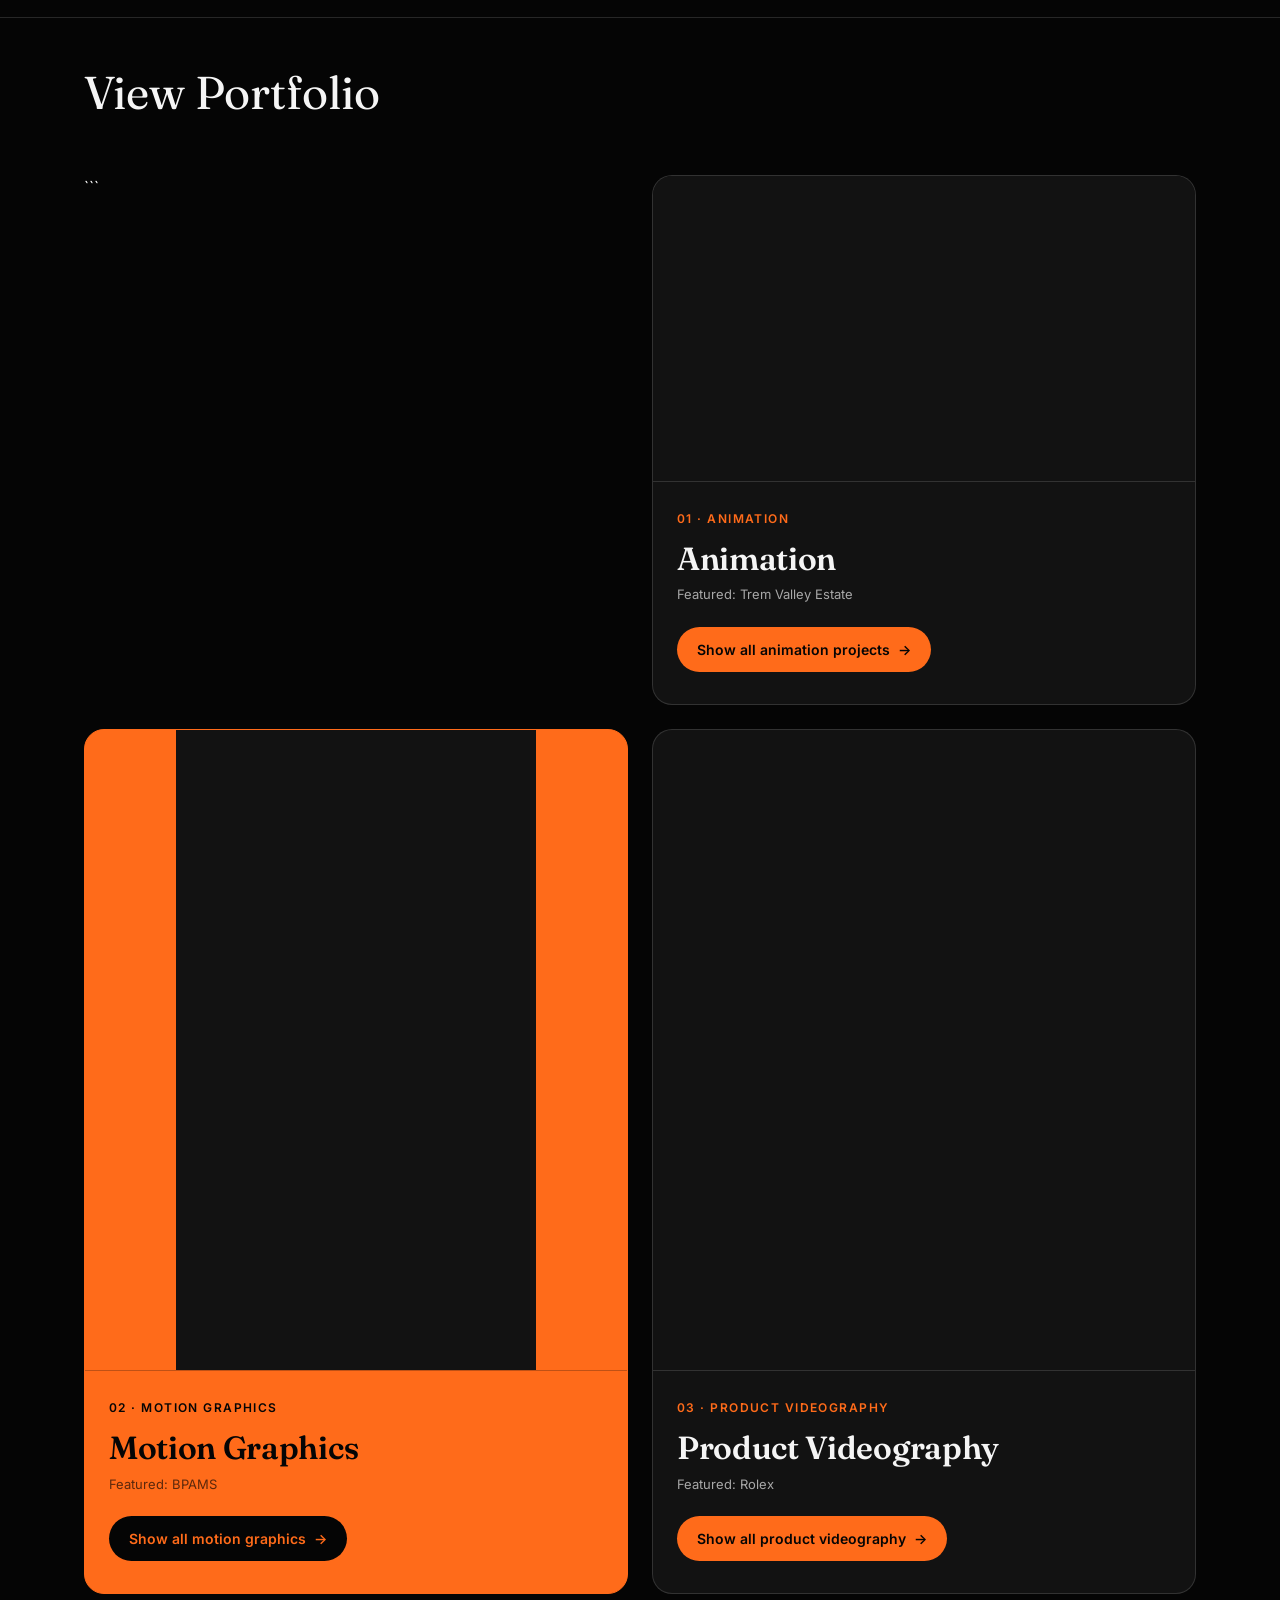
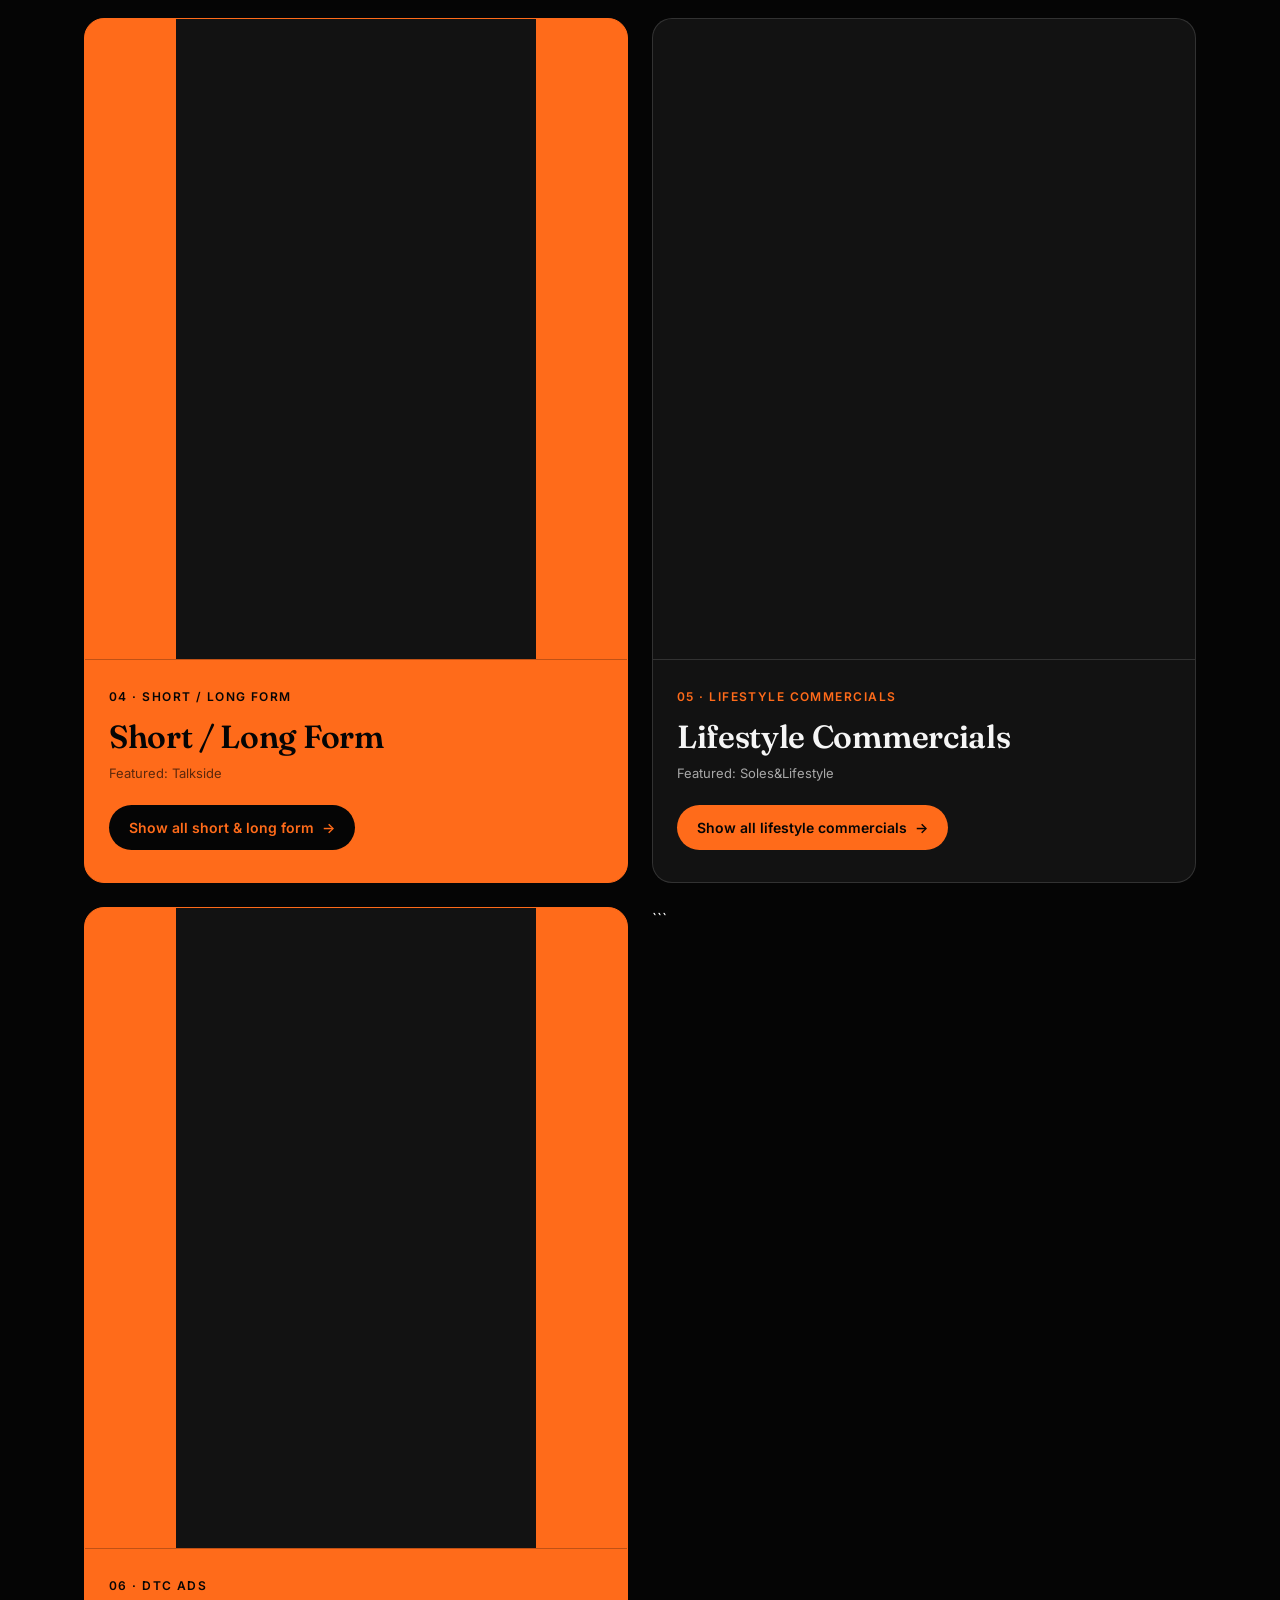
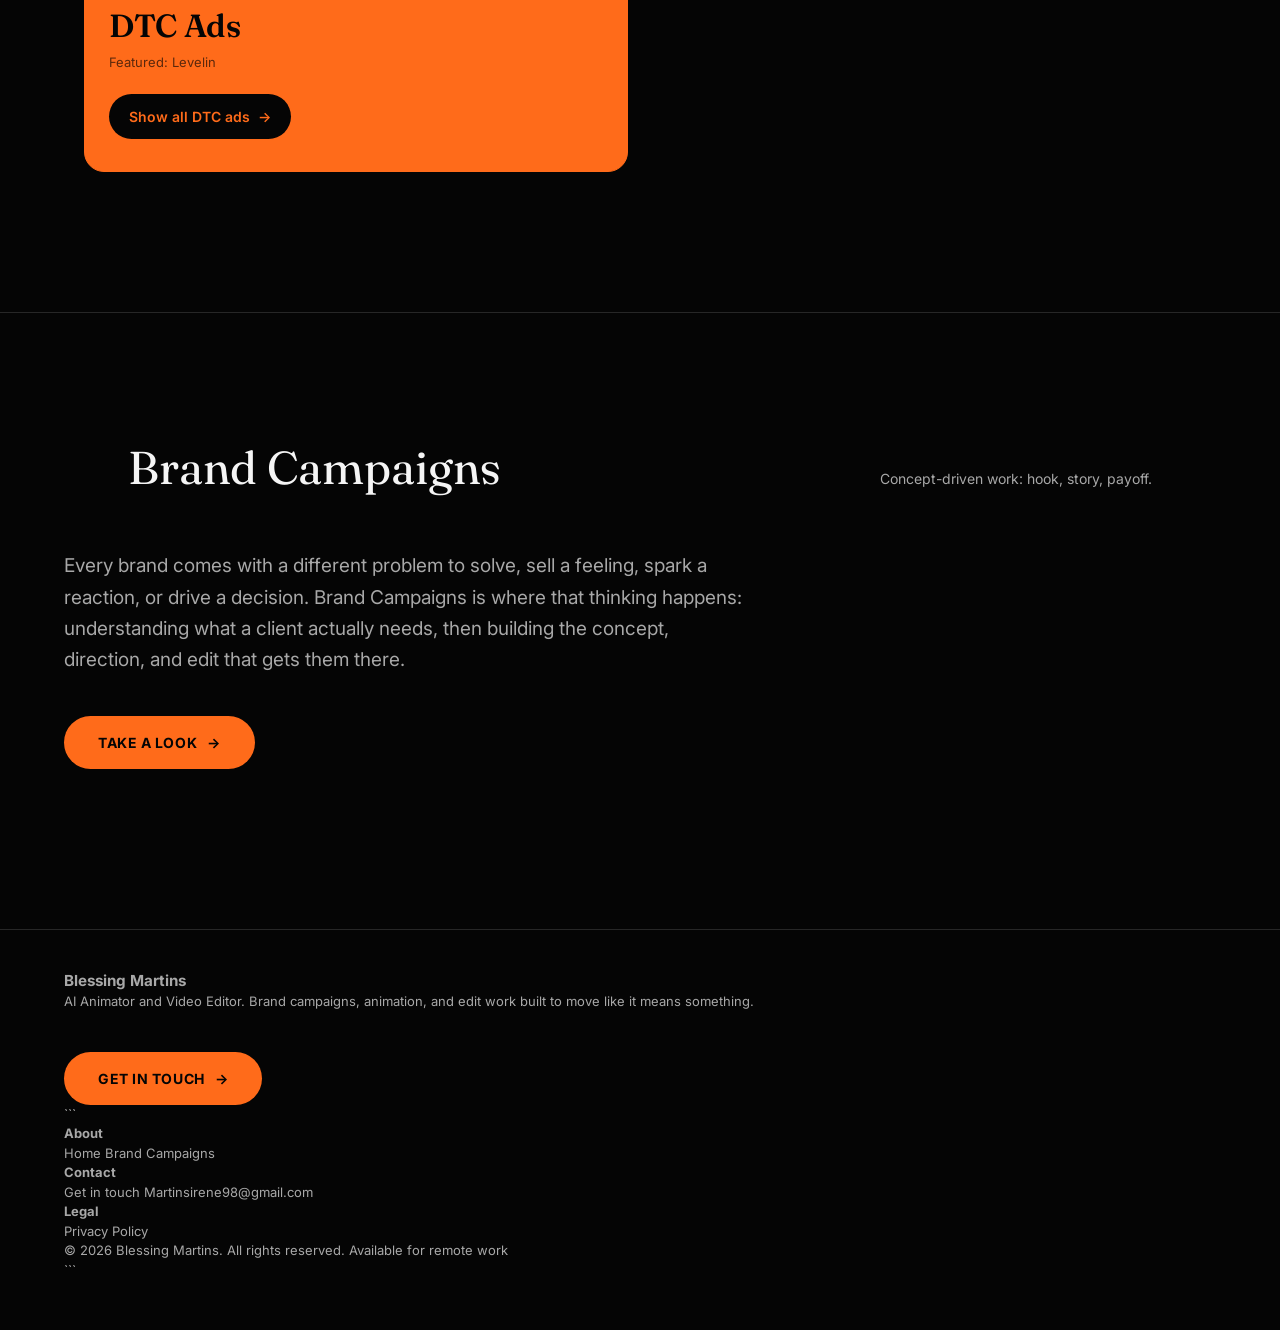
==== commit 7b71acc6: "Update index.html" ====
--- a/index.html
+++ b/index.html
@@ -175,36 +175,39 @@
 </section>
 
 <footer class="site-footer">
-  <div class="footer-grid">
-    <div class="footer-brand">
-      <h3>Blessing Martins</h3>
-      <p>AI Animator and Video Editor. Brand campaigns, animation, and edit work built to move like it means something. Available for remote work, worldwide.</p>
+  <div class="footer-card">
+    <div class="footer-top">
+      <div class="footer-about">
+        <h3>Blessing Martins</h3>
+        <p>AI Animator and Video Editor. Brand campaigns, animation, and edit work built to move like it means something.</p>
+      </div>
+      <a href="contact.html" class="btn-solid footer-cta">Get in touch</a>
     </div>
-    <div class="footer-col">
-      <h4>Services</h4>
-      <ul>
-        <li><a href="animation.html">Animation</a></li>
-        <li><a href="motion-graphics.html">Motion Graphics</a></li>
-        <li><a href="product-videography.html">Product Videography</a></li>
-        <li><a href="lifestyle-commercials.html">Lifestyle Commercials</a></li>
-        <li><a href="dtc-ads.html">DTC Ads</a></li>
-      </ul>
-    </div>
-    <div class="footer-col">
-      <h4>Company</h4>
-      <ul>
-        <li><a href="index.html">Home</a></li>
-        <li><a href="brand-campaigns.html">Brand Campaigns</a></li>
-        <li><a href="short-long-form.html">Short / Long Form</a></li>
-        <li><a href="contact.html">Contact</a></li>
-      </ul>
-    </div>
-  </div>
-  <div class="footer-legal">
-    <span>© 2026 Blessing Martins. All rights reserved.</span>
-    <div class="footer-legal-links">
-      <a href="mailto:Martinsirene98@gmail.com">Martinsirene98@gmail.com</a>
-    </div>
+
+```
+<div class="footer-sections">
+  <div class="footer-section">
+    <h4>About</h4>
+    <a href="index.html">Home</a>
+    <a href="brand-campaigns.html">Brand Campaigns</a>
+  </div>
+  <div class="footer-section">
+    <h4>Contact</h4>
+    <a href="contact.html">Get in touch</a>
+    <a href="mailto:Martinsirene98@gmail.com">Martinsirene98@gmail.com</a>
+  </div>
+  <div class="footer-section">
+    <h4>Legal</h4>
+    <a href="privacy-policy.html">Privacy Policy</a>
+  </div>
+</div>
+
+<div class="footer-legal">
+  <span>© 2026 Blessing Martins. All rights reserved.</span>
+  <span>Available for remote work</span>
+</div>
+```
+
   </div>
 </footer>
 
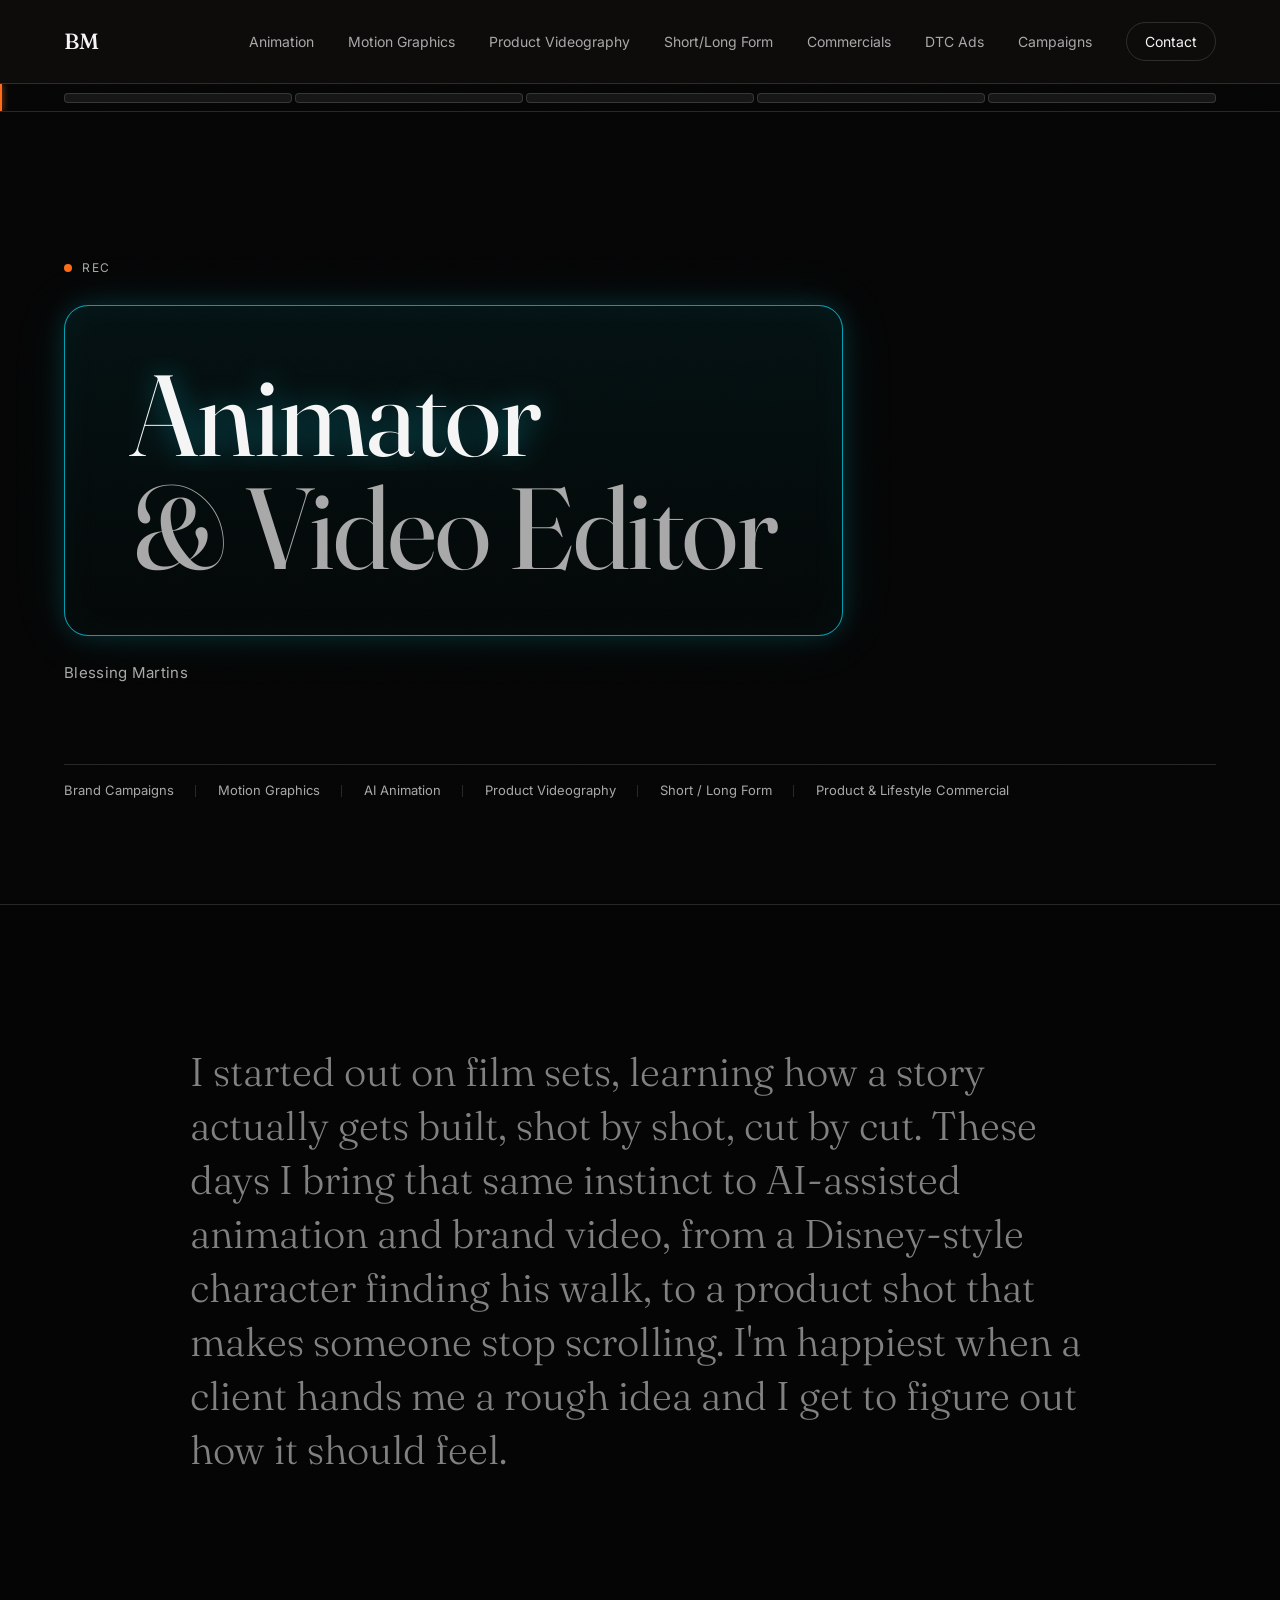
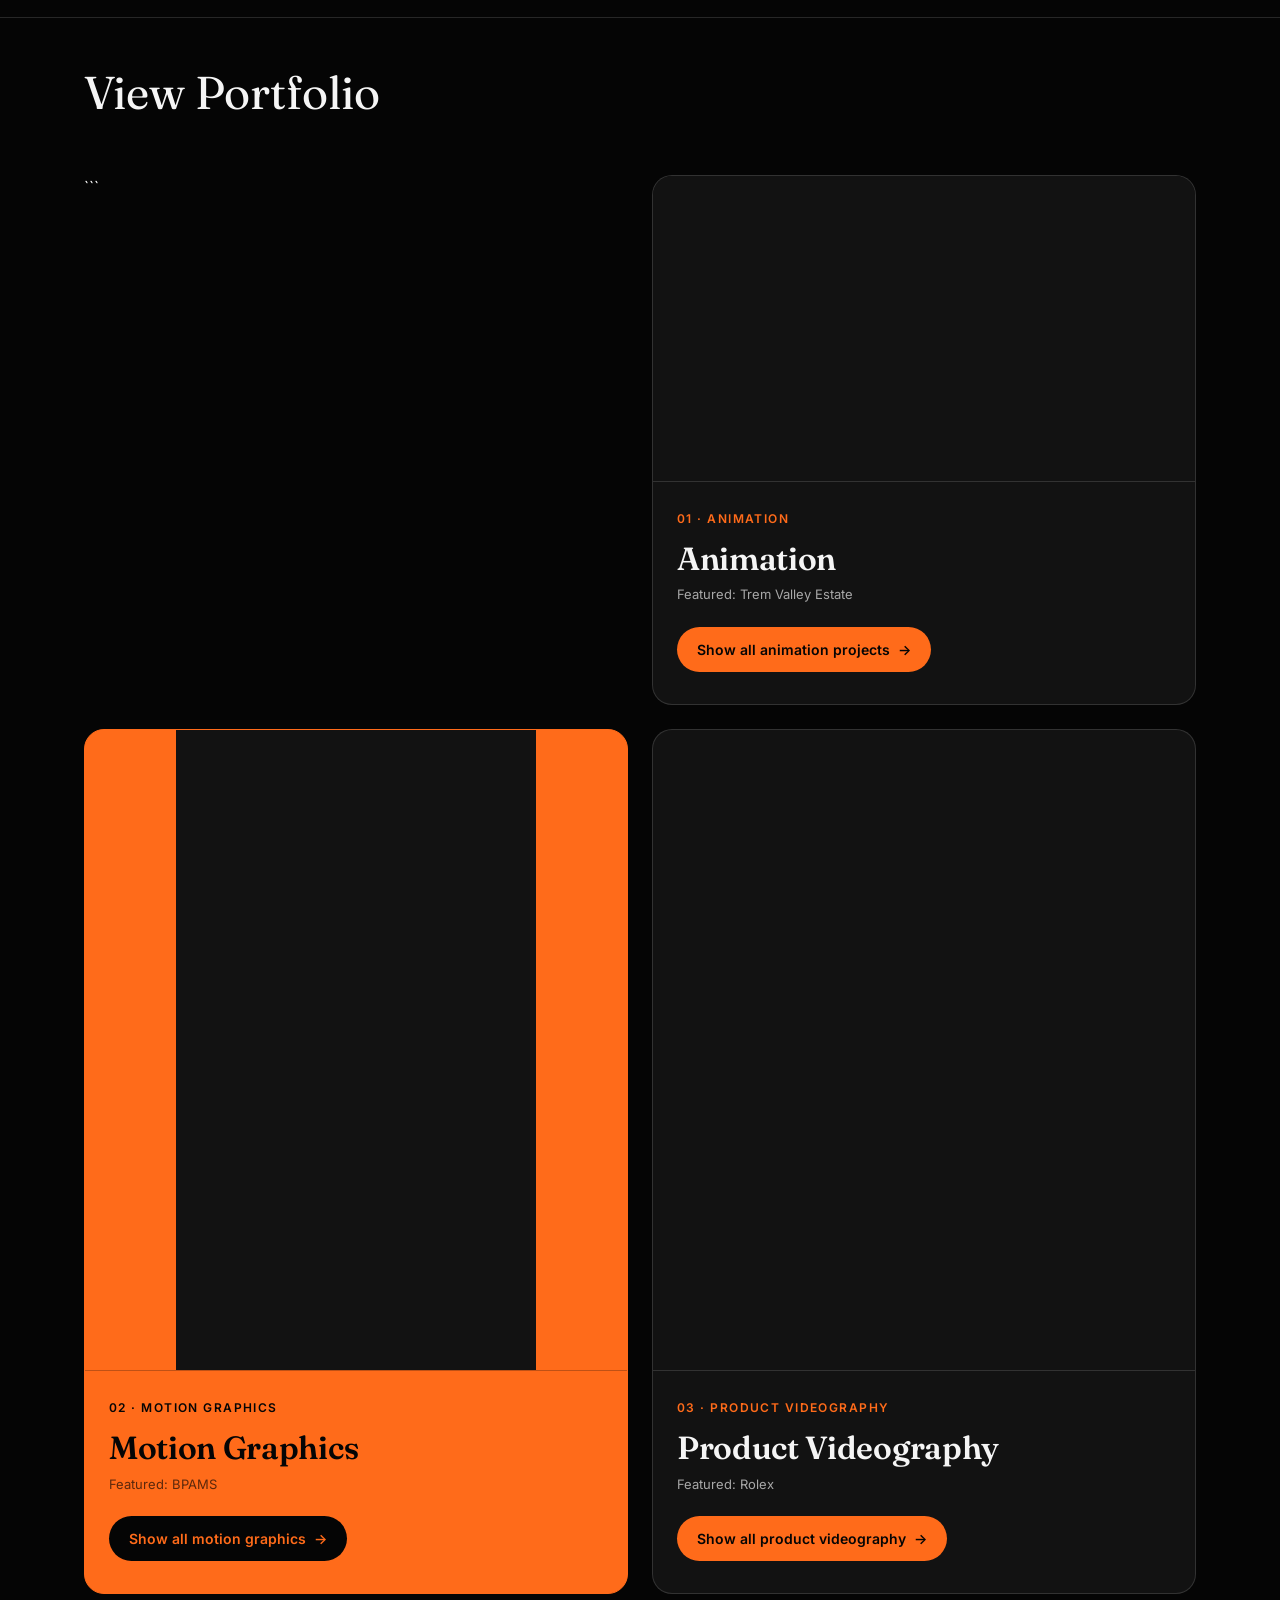
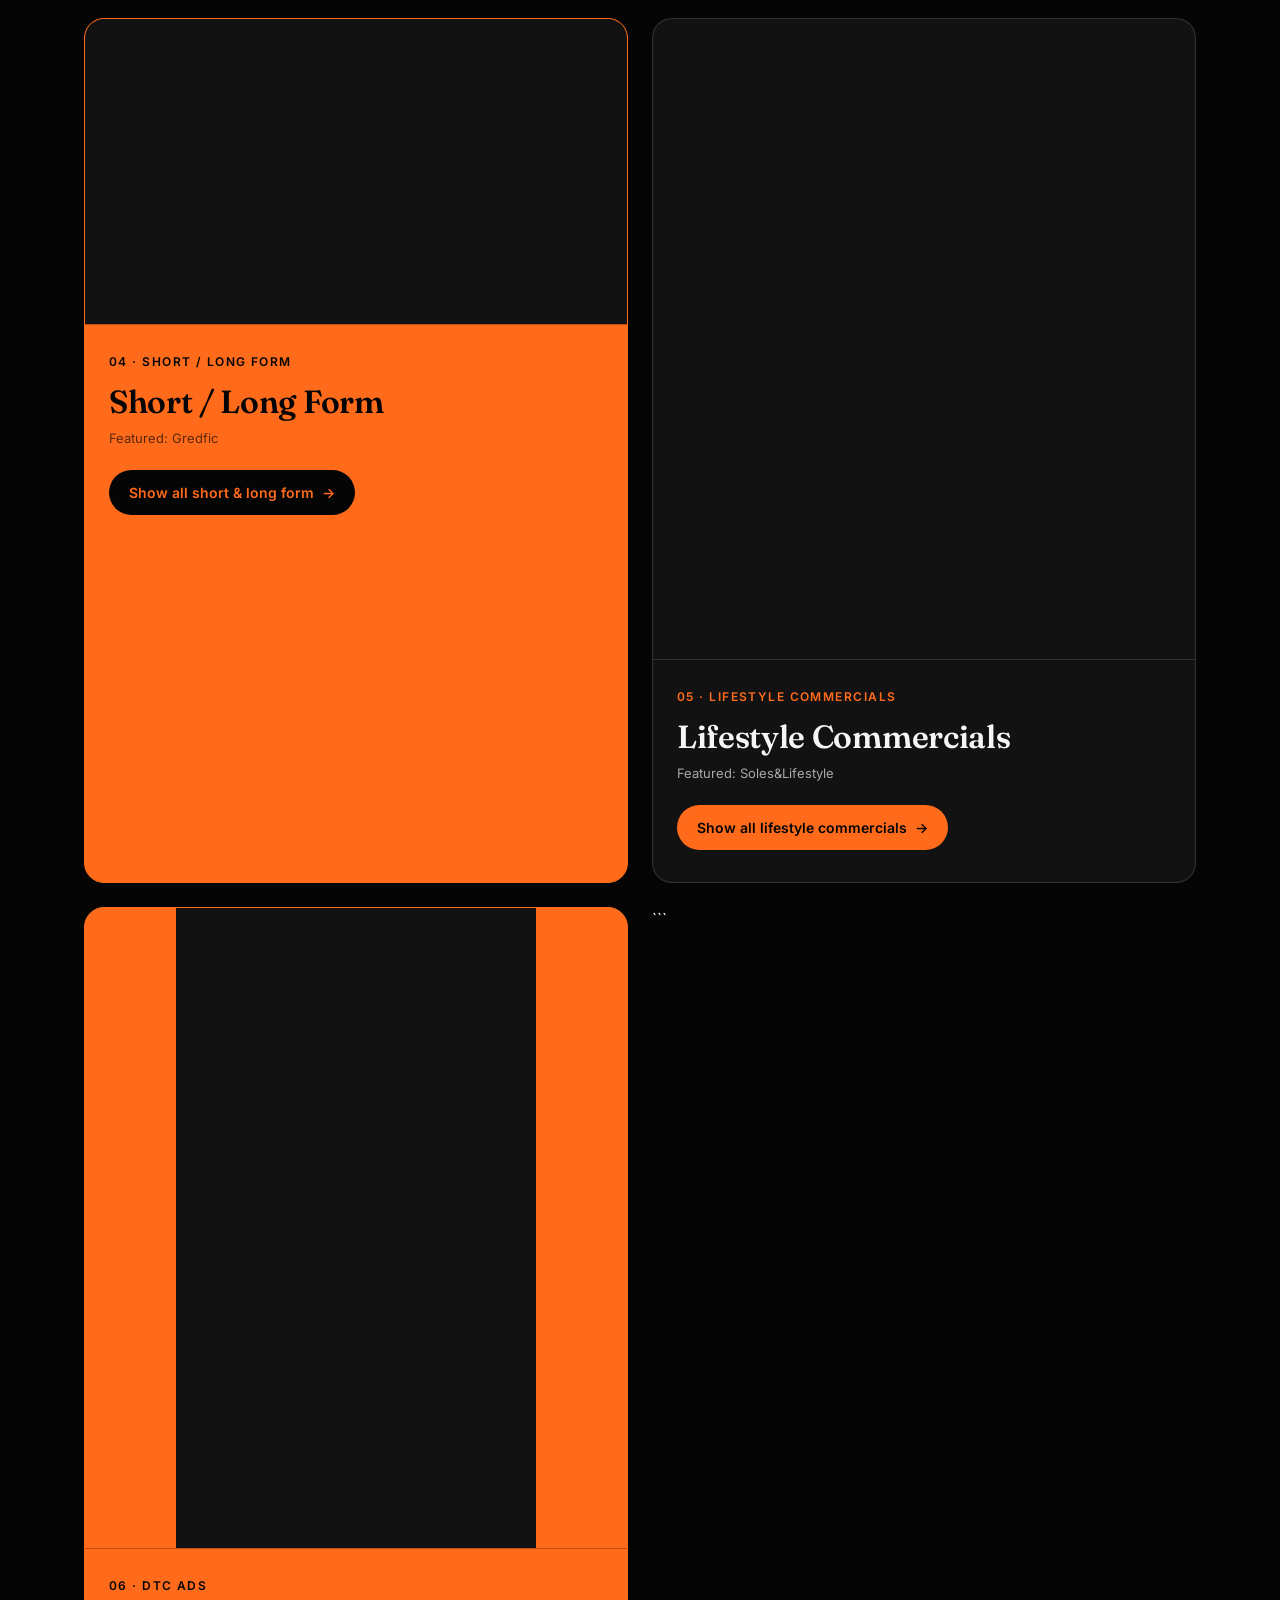
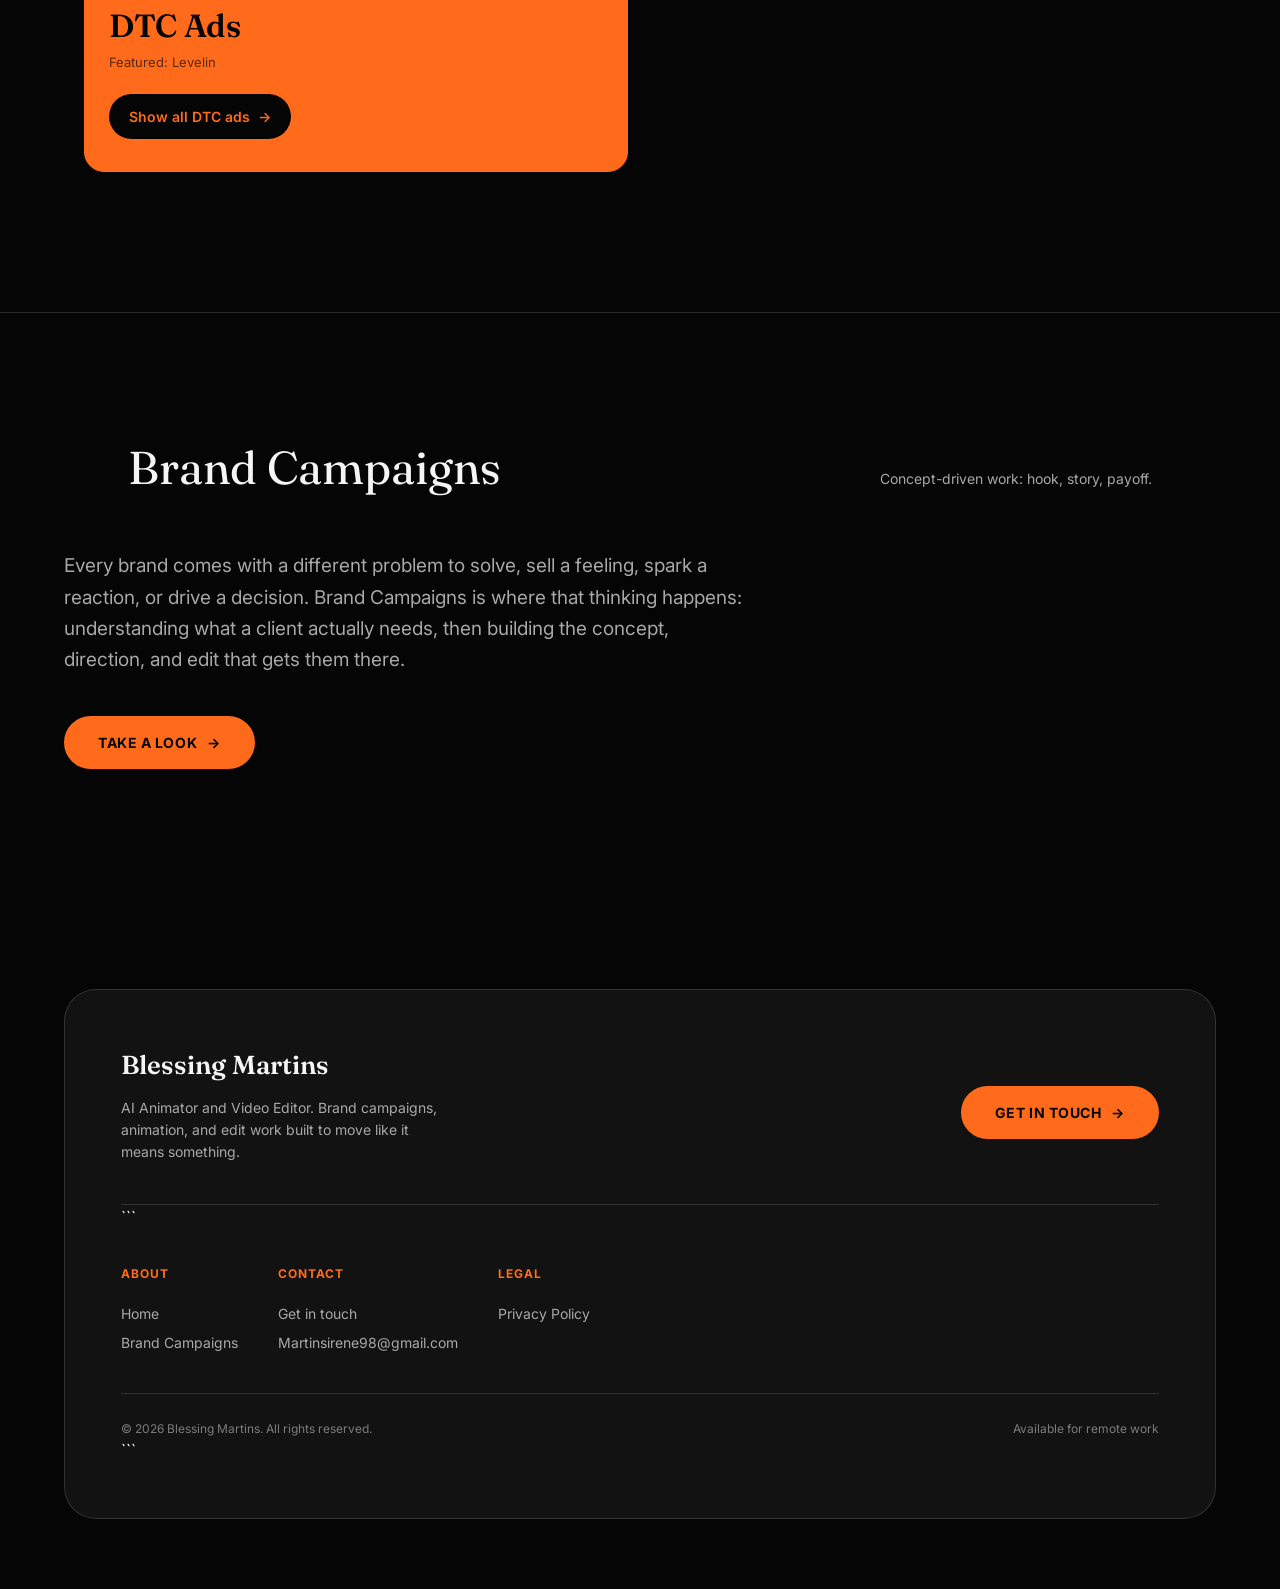
==== commit 2ea9a880: "Update index.html" ====
--- a/index.html
+++ b/index.html
@@ -121,13 +121,13 @@
 </article>
 
 <article class="cat-card cat-card--flip">
-  <div class="embed-wrap embed-wrap--vertical">
-    <iframe src="https://www.youtube.com/embed/v-ILVeh06x4" title="Talkside podcast edit" allow="accelerometer; autoplay; clipboard-write; encrypted-media; gyroscope; picture-in-picture" allowfullscreen loading="lazy"></iframe>
+  <div class="embed-wrap embed-wrap--horizontal">
+    <iframe src="https://www.youtube.com/embed/_1MI0IDRJpE" title="Gredfic: Crypto Explained" allow="accelerometer; autoplay; clipboard-write; encrypted-media; gyroscope; picture-in-picture" allowfullscreen loading="lazy"></iframe>
   </div>
   <div class="cat-meta">
     <span class="cat-index">04 · SHORT / LONG FORM</span>
     <h3>Short / Long Form</h3>
-    <p class="cat-sub">Featured: Talkside</p>
+    <p class="cat-sub">Featured: Gredfic</p>
     <a href="short-long-form.html" class="cat-link">Show all short &amp; long form</a>
   </div>
 </article>
--- a/styles.css
+++ b/styles.css
@@ -510,22 +510,84 @@
    FOOTER
    ============================================ */
 .site-footer{
-  padding: 40px var(--edge) 50px;
-  border-top: 1px solid var(--line);
-  font-size: 13px;
-  color: var(--grey);
-}
-.footer-row{
+  padding: 60px var(--edge) 70px;
+}
+.footer-card{
   max-width: var(--maxw); margin: 0 auto;
-  display: flex; justify-content: space-between;
-  padding: 6px 0;
-}
-.footer-row a{
+  background: var(--panel);
+  border: 1px solid var(--line);
+  border-radius: 32px;
+  padding: clamp(32px, 5vw, 56px);
+}
+.footer-top{
+  display: flex;
+  flex-wrap: wrap;
+  align-items: flex-start;
+  justify-content: space-between;
+  gap: 32px;
+  padding-bottom: 40px;
+  border-bottom: 1px solid var(--line);
+}
+.footer-about h3{
+  font-family: var(--serif);
+  font-size: 26px;
+  font-weight: 600;
+  margin-bottom: 12px;
+}
+.footer-about p{
+  font-size: 14px;
+  color: var(--grey);
+  line-height: 1.6;
+  max-width: 36ch;
+}
+.footer-cta{
+  flex-shrink: 0;
+}
+.footer-sections{
+  display: flex;
+  flex-wrap: wrap;
+  gap: 40px;
+  padding: 36px 0;
+  border-bottom: 1px solid var(--line);
+}
+.footer-section h4{
+  font-size: 12px;
+  font-weight: 700;
+  letter-spacing: 0.08em;
+  text-transform: uppercase;
+  color: var(--rust-bright);
+  margin-bottom: 16px;
+}
+.footer-section a{
+  display: block;
+  font-size: 14px;
+  color: var(--grey);
+  transition: color 0.2s ease;
+  padding: 4px 0;
+}
+.footer-section a:hover{
   color: var(--cream);
-  border-bottom: 1px solid var(--line);
-}
-.footer-row a:hover{ border-color: var(--rust-bright); }
-.footer-sub{ color: var(--grey); opacity: 0.6; font-size: 12px; }
+}
+.footer-legal{
+  padding-top: 26px;
+  display: flex;
+  flex-wrap: wrap;
+  justify-content: space-between;
+  gap: 12px;
+  font-size: 12px;
+  color: var(--grey);
+  opacity: 0.7;
+}
+.footer-legal a{
+  color: var(--grey);
+}
+.footer-legal a:hover{
+  color: var(--rust-bright);
+}
+.footer-legal-links{
+  display: flex;
+  gap: 20px;
+}
 
 /* ============================================
    YOUTUBE EMBEDS
@@ -585,6 +647,31 @@
   font-size: 16px;
   color: var(--grey);
   line-height: 1.6;
+}
+
+/* ============================================
+   LEGAL BODY
+   ============================================ */
+.legal-body{
+  max-width: 720px; margin: 0 auto;
+  padding: 0 var(--edge) 120px;
+}
+.legal-inner h2{
+  font-family: var(--serif);
+  font-weight: 600;
+  font-size: 22px;
+  margin: 40px 0 14px;
+}
+.legal-inner h2:first-child{
+  margin-top: 0;
+}
+.legal-inner p{
+  font-size: 15px;
+  line-height: 1.65;
+  color: var(--grey);
+}
+.legal-inner a{
+  color: var(--rust-bright);
 }
 
 /* ============================================
@@ -787,6 +874,10 @@
   display: flex;
   flex-direction: column;
   gap: 22px;
+  background: var(--panel);
+  border: 1px solid var(--line);
+  border-radius: 28px;
+  padding: clamp(24px, 4vw, 44px);
 }
 .form-row{
   display: flex;
@@ -837,6 +928,40 @@
   border: none;
   cursor: pointer;
   font-family: var(--sans);
+}
+
+.inquiry-direct{
+  display: flex;
+  align-items: center;
+  gap: 18px;
+  margin-top: 28px;
+  padding: 20px 24px;
+  border: 1px solid var(--line);
+  border-radius: 20px;
+}
+.inquiry-direct-icon{
+  width: 40px; height: 40px;
+  flex-shrink: 0;
+  display: flex; align-items: center; justify-content: center;
+  border-radius: 999px;
+  background: rgba(255,107,26,0.12);
+  color: var(--rust-bright);
+  font-size: 17px;
+}
+.inquiry-direct h4{
+  font-size: 12px;
+  font-weight: 700;
+  letter-spacing: 0.06em;
+  text-transform: uppercase;
+  color: var(--grey);
+  margin-bottom: 4px;
+}
+.inquiry-direct a{
+  font-size: 15px;
+  color: var(--cream);
+}
+.inquiry-direct a:hover{
+  color: var(--rust-bright);
 }
 
 /* ============================================
@@ -867,4 +992,8 @@
 
   .work-entry{ grid-template-columns: 1fr; gap: 28px; }
   .work-entry--pair{ grid-template-columns: 1fr; }
-}
+
+  .footer-top{ flex-direction: column; }
+  .footer-sections{ gap: 28px; }
+  .footer-legal{ flex-direction: column; align-items: flex-start; }
+}
